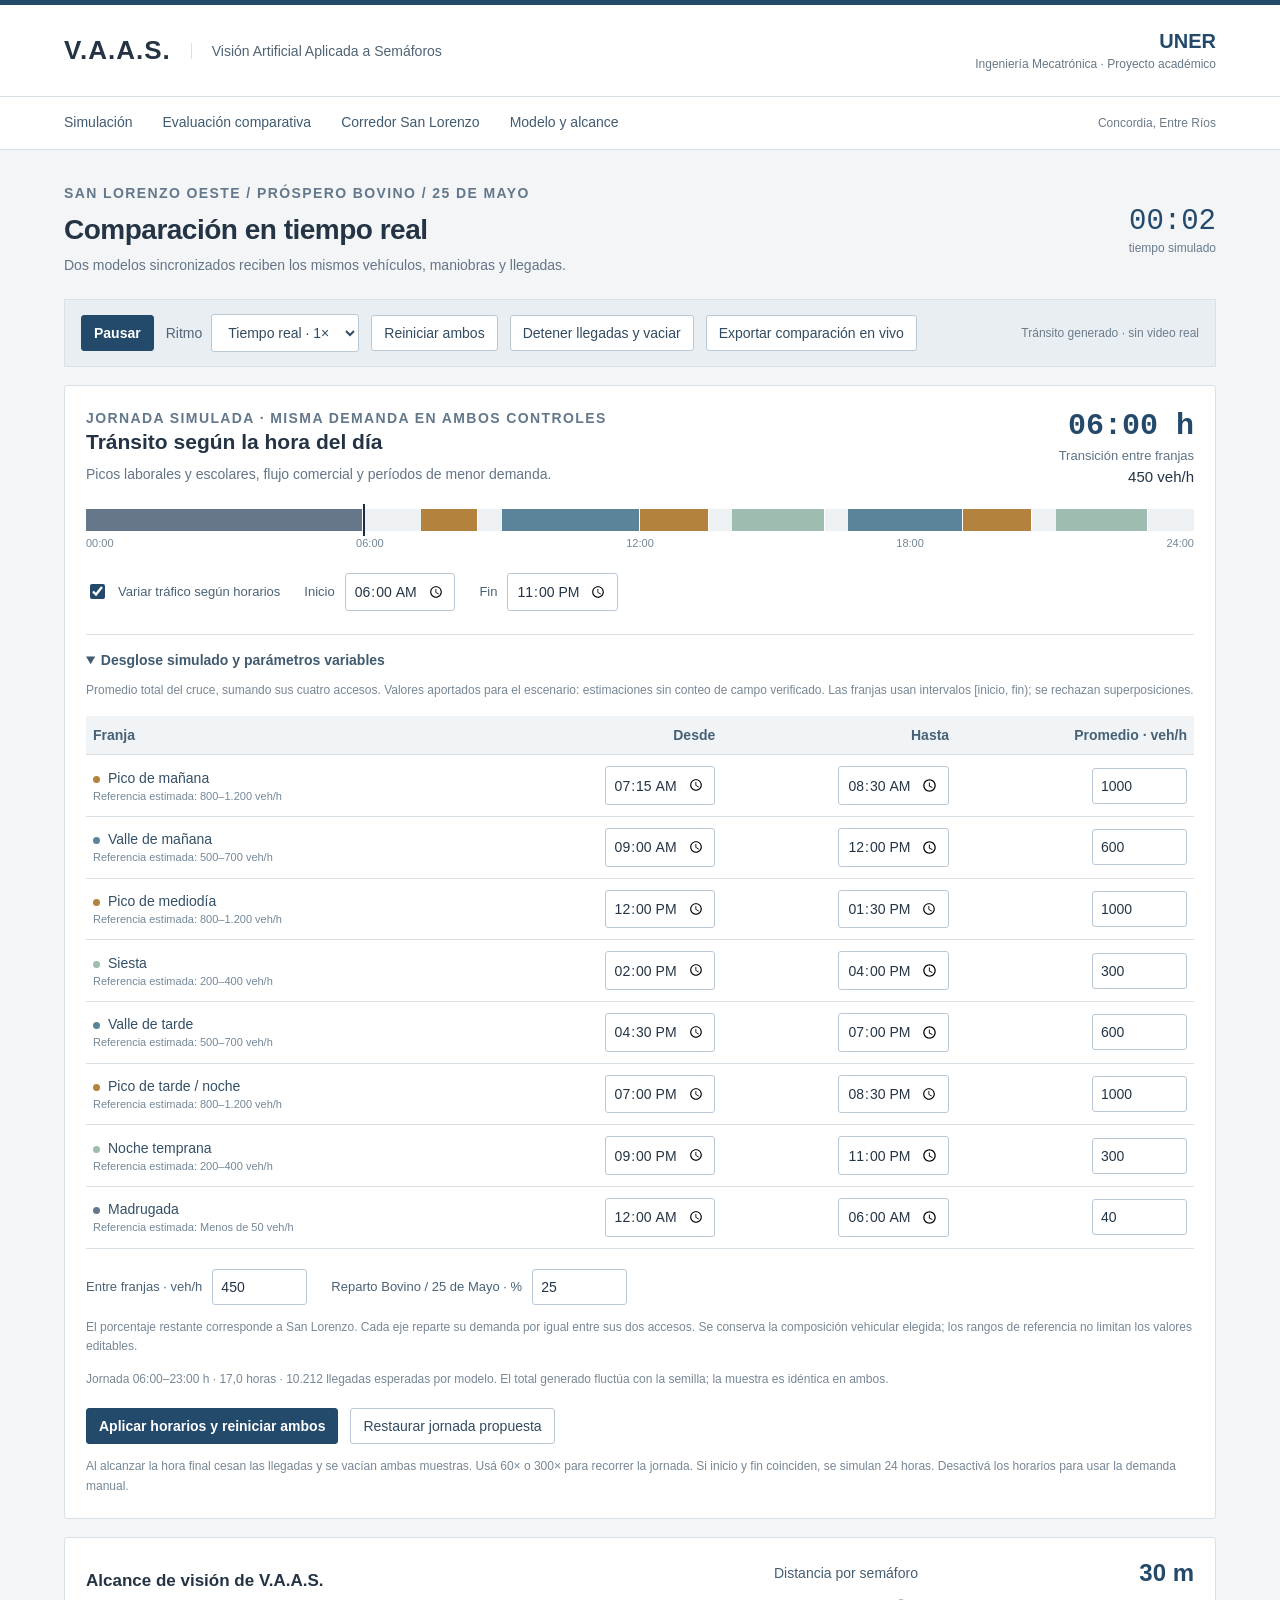
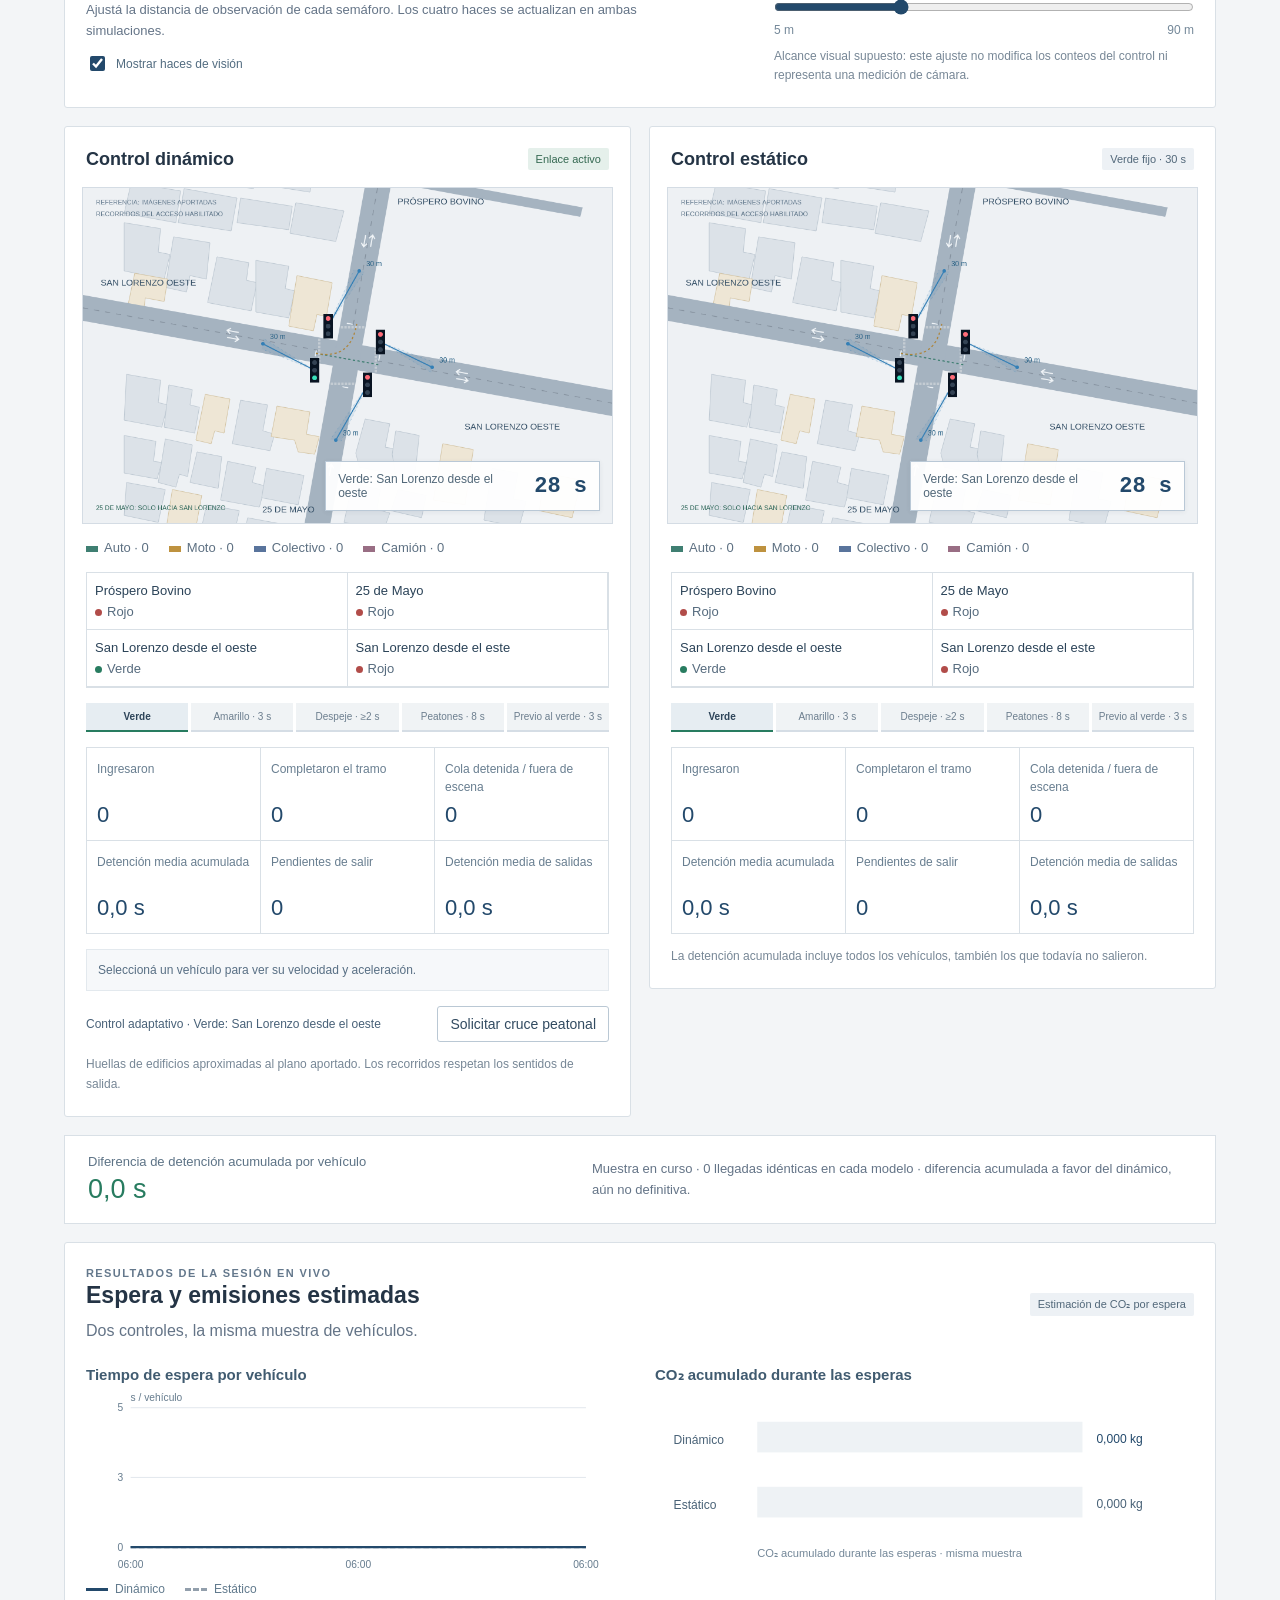
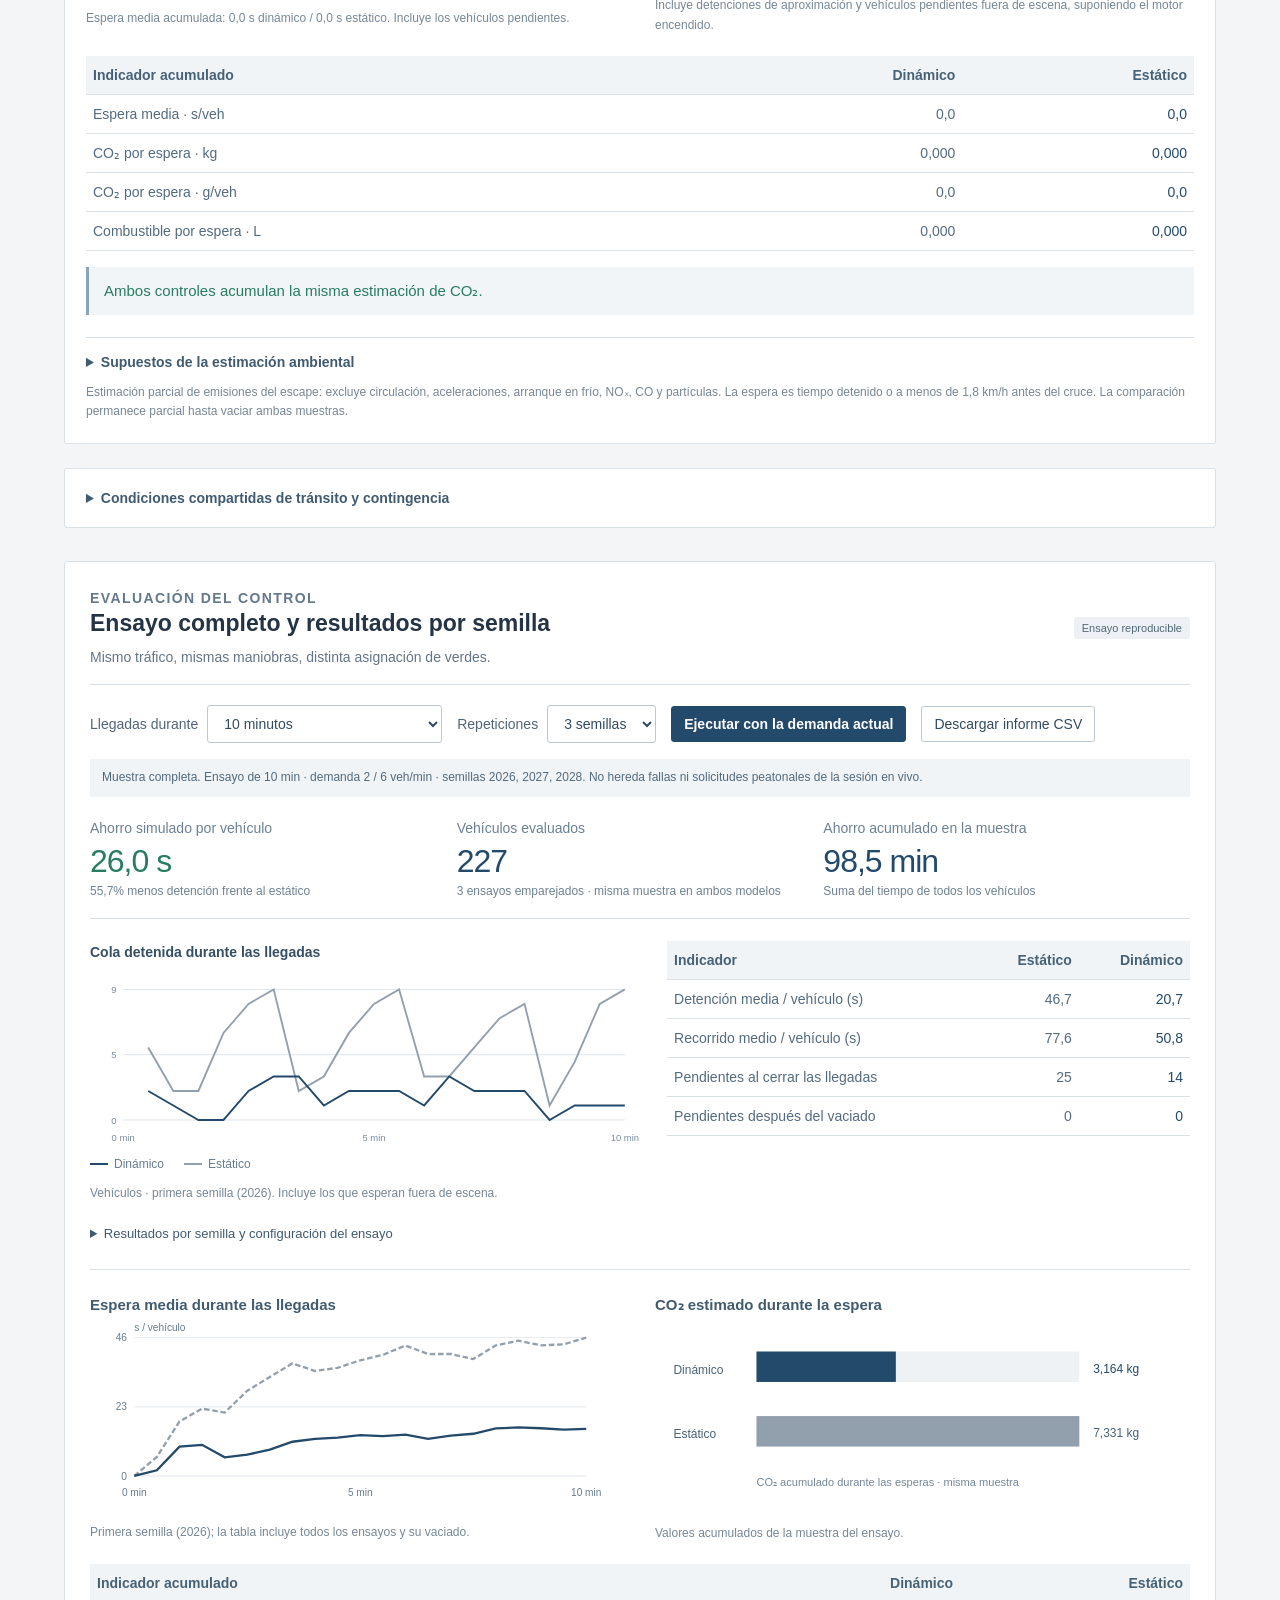
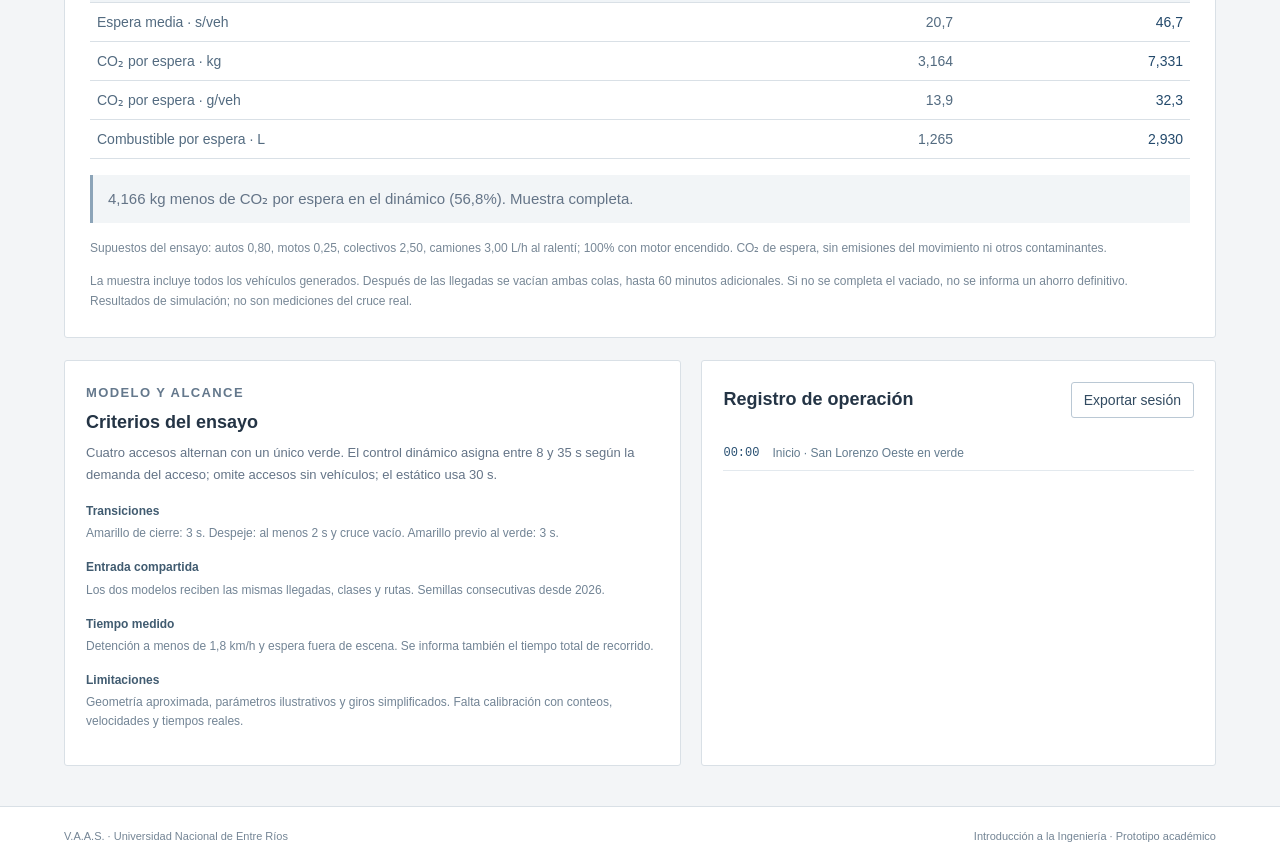
==== index.html @ 60a50ebf "Add files via upload" ====
<!doctype html>
<html lang="es"><head><meta charset="utf-8"><meta name="viewport" content="width=device-width,initial-scale=1"><title>V.A.A.S. | Simulación y evaluación</title><meta name="description" content="Simulación universitaria de control semafórico y comparación reproducible de tiempos."><link rel="icon" href="data:image/svg+xml,%3Csvg xmlns='http://www.w3.org/2000/svg' viewBox='0 0 32 32'%3E%3Crect width='32' height='32' fill='%231c3853'/%3E%3Cpath d='M8 8l8 17L24 8' fill='none' stroke='white' stroke-width='3'/%3E%3C/svg%3E"><link rel="stylesheet" href="style.css"></head><body>
<header><div class="brand"><strong>V.A.A.S.</strong><span>Visión Artificial Aplicada a Semáforos</span></div><div class="institution">UNER <span>Ingeniería Mecatrónica · Proyecto académico</span></div></header>
<nav aria-label="Secciones"><a href="#simulation">Simulación</a><a href="#evaluation">Evaluación comparativa</a><a href="corredor.html">Corredor San Lorenzo</a><a href="#method">Modelo y alcance</a><span>Concordia, Entre Ríos</span></nav>
<main>
<section id="simulation"><div class="heading"><div><p class="eyebrow">SAN LORENZO OESTE / PRÓSPERO BOVINO / 25 DE MAYO</p><h1>Comparación en tiempo real</h1><p>Dos modelos sincronizados reciben los mismos vehículos, maniobras y llegadas.</p></div><div class="clock"><span id="time">00:00</span><small>tiempo simulado</small></div></div>
<div class="toolbar"><button id="play" class="primary">Pausar</button><label for="speed">Ritmo <select id="speed"><option value="1" selected>Tiempo real · 1×</option><option value="3">3×</option><option value="10">10×</option><option value="60">60× · 1 min/s</option><option value="300">300× · 5 min/s</option></select></label><button id="reset">Reiniciar ambos</button><button id="live-drain">Detener llegadas y vaciar</button><button id="live-export">Exportar comparación en vivo</button><span class="simulation-label">Tránsito generado · sin video real</span></div>
<section class="panel day-controls" aria-labelledby="day-title"><div class="day-heading"><div><p class="eyebrow">JORNADA SIMULADA · MISMA DEMANDA EN AMBOS CONTROLES</p><h2 id="day-title">Tránsito según la hora del día</h2><p>Picos laborales y escolares, flujo comercial y períodos de menor demanda.</p></div><div class="day-now"><strong id="day-clock">06:00 h</strong><span id="day-current">Transición entre franjas</span><b id="day-flow">450 veh/h</b></div></div><div class="day-timeline" aria-label="Franjas de tránsito a lo largo de 24 horas"><div id="day-bands"></div><i id="day-marker"></i></div><div class="day-ticks"><span>00:00</span><span>06:00</span><span>12:00</span><span>18:00</span><span>24:00</span></div><div class="day-setup"><label class="check"><input id="day-enabled" type="checkbox" checked> Variar tráfico según horarios</label><label>Inicio <input id="day-start" type="time" value="06:00"></label><label>Fin <input id="day-end" type="time" value="23:00"></label></div><details class="day-breakdown" open><summary>Desglose simulado y parámetros variables</summary><p class="caption">Promedio total del cruce, sumando sus cuatro accesos. Valores aportados para el escenario: estimaciones sin conteo de campo verificado. Las franjas usan intervalos [inicio, fin); se rechazan superposiciones.</p><div class="table-wrap"><table class="day-table"><thead><tr><th>Franja</th><th>Desde</th><th>Hasta</th><th>Promedio · veh/h</th></tr></thead><tbody><tr id="day-row-0"><th scope="row"><span class="period-dot peak"></span>Pico de mañana<small>Referencia estimada: 800–1.200 veh/h</small></th><td><input id="day-from-0" type="time" value="07:15" aria-label="Inicio de Pico de mañana"></td><td><input id="day-to-0" type="time" value="08:30" aria-label="Fin de Pico de mañana"></td><td><input id="day-vph-0" type="number" min="0" max="3000" step="10" value="1000" aria-label="Vehículos por hora en Pico de mañana"></td></tr><tr id="day-row-1"><th scope="row"><span class="period-dot valley"></span>Valle de mañana<small>Referencia estimada: 500–700 veh/h</small></th><td><input id="day-from-1" type="time" value="09:00" aria-label="Inicio de Valle de mañana"></td><td><input id="day-to-1" type="time" value="12:00" aria-label="Fin de Valle de mañana"></td><td><input id="day-vph-1" type="number" min="0" max="3000" step="10" value="600" aria-label="Vehículos por hora en Valle de mañana"></td></tr><tr id="day-row-2"><th scope="row"><span class="period-dot peak"></span>Pico de mediodía<small>Referencia estimada: 800–1.200 veh/h</small></th><td><input id="day-from-2" type="time" value="12:00" aria-label="Inicio de Pico de mediodía"></td><td><input id="day-to-2" type="time" value="13:30" aria-label="Fin de Pico de mediodía"></td><td><input id="day-vph-2" type="number" min="0" max="3000" step="10" value="1000" aria-label="Vehículos por hora en Pico de mediodía"></td></tr><tr id="day-row-3"><th scope="row"><span class="period-dot low"></span>Siesta<small>Referencia estimada: 200–400 veh/h</small></th><td><input id="day-from-3" type="time" value="14:00" aria-label="Inicio de Siesta"></td><td><input id="day-to-3" type="time" value="16:00" aria-label="Fin de Siesta"></td><td><input id="day-vph-3" type="number" min="0" max="3000" step="10" value="300" aria-label="Vehículos por hora en Siesta"></td></tr><tr id="day-row-4"><th scope="row"><span class="period-dot valley"></span>Valle de tarde<small>Referencia estimada: 500–700 veh/h</small></th><td><input id="day-from-4" type="time" value="16:30" aria-label="Inicio de Valle de tarde"></td><td><input id="day-to-4" type="time" value="19:00" aria-label="Fin de Valle de tarde"></td><td><input id="day-vph-4" type="number" min="0" max="3000" step="10" value="600" aria-label="Vehículos por hora en Valle de tarde"></td></tr><tr id="day-row-5"><th scope="row"><span class="period-dot peak"></span>Pico de tarde / noche<small>Referencia estimada: 800–1.200 veh/h</small></th><td><input id="day-from-5" type="time" value="19:00" aria-label="Inicio de Pico de tarde / noche"></td><td><input id="day-to-5" type="time" value="20:30" aria-label="Fin de Pico de tarde / noche"></td><td><input id="day-vph-5" type="number" min="0" max="3000" step="10" value="1000" aria-label="Vehículos por hora en Pico de tarde / noche"></td></tr><tr id="day-row-6"><th scope="row"><span class="period-dot low"></span>Noche temprana<small>Referencia estimada: 200–400 veh/h</small></th><td><input id="day-from-6" type="time" value="21:00" aria-label="Inicio de Noche temprana"></td><td><input id="day-to-6" type="time" value="23:00" aria-label="Fin de Noche temprana"></td><td><input id="day-vph-6" type="number" min="0" max="3000" step="10" value="300" aria-label="Vehículos por hora en Noche temprana"></td></tr><tr id="day-row-7"><th scope="row"><span class="period-dot night"></span>Madrugada<small>Referencia estimada: Menos de 50 veh/h</small></th><td><input id="day-from-7" type="time" value="00:00" aria-label="Inicio de Madrugada"></td><td><input id="day-to-7" type="time" value="06:00" aria-label="Fin de Madrugada"></td><td><input id="day-vph-7" type="number" min="0" max="3000" step="10" value="40" aria-label="Vehículos por hora en Madrugada"></td></tr></tbody></table></div><div class="day-setup"><label>Entre franjas · veh/h <input id="day-base" type="number" min="0" max="3000" step="10" value="450"></label><label>Reparto Bovino / 25 de Mayo · % <input id="day-share" type="number" min="0" max="100" step="1" value="25"></label></div><p class="caption">El porcentaje restante corresponde a San Lorenzo. Cada eje reparte su demanda por igual entre sus dos accesos. Se conserva la composición vehicular elegida; los rangos de referencia no limitan los valores editables.</p></details><p id="day-summary" class="caption"></p><div class="day-actions"><button id="day-apply" class="primary">Aplicar horarios y reiniciar ambos</button><button id="day-defaults">Restaurar jornada propuesta</button><span id="day-error" role="status"></span></div><p class="caption">Al alcanzar la hora final cesan las llegadas y se vacían ambas muestras. Usá 60× o 300× para recorrer la jornada. Si inicio y fin coinciden, se simulan 24 horas. Desactivá los horarios para usar la demanda manual.</p></section>
<section class="panel vision-controls" aria-labelledby="vision-title"><div><h2 id="vision-title">Alcance de visión de V.A.A.S.</h2><p>Ajustá la distancia de observación de cada semáforo. Los cuatro haces se actualizan en ambas simulaciones.</p><label class="check"><input id="vision" type="checkbox" checked> Mostrar haces de visión</label></div><div class="vision-adjustment"><label class="slider-label" for="vision-range">Distancia por semáforo <output id="vision-range-value" for="vision-range">30 m</output></label><input id="vision-range" type="range" min="5" max="90" step="5" value="30" aria-describedby="vision-note"><div class="vision-scale"><span>5 m</span><span>90 m</span></div><p id="vision-note" class="caption">Alcance visual supuesto: este ajuste no modifica los conteos del control ni representa una medición de cámara.</p></div></section>
<div class="workspace"><div class="live-pair"><section class="panel intersection"><div class="panel-head"><h2>Control dinámico</h2><span id="connection" class="badge">Enlace activo</span></div><div class="map"><canvas id="cross" width="900" height="570" role="img" aria-label="Plano aproximado del cruce con edificios, vehículos, giros y un semáforo en verde por turno">Diagrama de la simulación.</canvas><div class="map-hud"><span id="phase-label">San Lorenzo desde el oeste</span><strong id="phase-time">30 s</strong></div></div><div class="legend" id="fleet"></div><div id="signal-list" class="signal-list" aria-label="Estado de los cuatro accesos"></div><div id="phase-track" class="phase-track"></div><dl class="live-stats"><div><dt>Ingresaron</dt><dd id="arrived">0</dd></div><div><dt>Completaron el tramo</dt><dd id="served">0</dd></div><div><dt>Cola detenida / fuera de escena</dt><dd id="queue">0</dd></div><div><dt>Detención media acumulada</dt><dd><span id="mean-all">0,0</span> s</dd></div><div><dt>Pendientes de salir</dt><dd id="pending">0</dd></div><div><dt>Detención media de salidas</dt><dd><span id="delay">0</span> s</dd></div></dl><div id="inspect" class="inspect">Seleccioná un vehículo para ver velocidad y aceleración.</div><div class="phase-footer"><span id="phase-detail"></span><button id="pedestrian">Solicitar cruce peatonal</button></div><p class="caption">Huellas de edificios aproximadas al plano aportado. Los recorridos respetan los sentidos de salida.</p></section>
<section class="panel intersection static-view"><div class="panel-head"><h2>Control estático</h2><span class="badge neutral">Verde fijo · 30 s</span></div><div class="map"><canvas id="cross-static" width="900" height="570" role="img" aria-label="La misma intersección con control estático y las mismas llegadas de vehículos"></canvas><div class="map-hud"><span id="static-phase-label"></span><strong id="static-phase-time">30 s</strong></div></div><div class="legend" id="static-fleet"></div><div class="signal-list" id="static-signals"></div><div class="phase-track" id="static-phase-track"></div><dl class="live-stats"><div><dt>Ingresaron</dt><dd id="static-arrived">0</dd></div><div><dt>Completaron el tramo</dt><dd id="static-served">0</dd></div><div><dt>Cola detenida / fuera de escena</dt><dd id="static-queue">0</dd></div><div><dt>Detención media acumulada</dt><dd><span id="static-mean-all">0,0</span> s</dd></div><div><dt>Pendientes de salir</dt><dd id="static-pending">0</dd></div><div><dt>Detención media de salidas</dt><dd><span id="static-delay">0</span> s</dd></div></dl><p class="caption">La detención acumulada incluye todos los vehículos, también los que todavía no salieron.</p></section></div><div class="live-observation"><div><span>Diferencia de detención acumulada por vehículo</span><strong id="live-delta">0,0 s</strong></div><p id="live-status" role="status">Muestra en curso; la diferencia puede cambiar mientras llegan vehículos.</p></div><section class="panel environment-panel" aria-labelledby="environment-title"><div class="section-heading"><div><p class="eyebrow">RESULTADOS DE LA SESIÓN EN VIVO</p><h2 id="environment-title">Espera y emisiones estimadas</h2><p>Dos controles, la misma muestra de vehículos.</p></div><span class="badge neutral">Estimación de CO₂ por espera</span></div><div class="environment-charts"><div><h3>Tiempo de espera por vehículo</h3><div id="wait-chart-live"></div><div class="environment-legend"><span><i class="dynamic-line"></i>Dinámico</span><span><i class="static-line"></i>Estático</span></div><p id="wait-chart-summary" class="caption"></p></div><div><h3>CO₂ acumulado durante las esperas</h3><div id="co2-chart-live"></div><p class="caption">Incluye detenciones de aproximación y vehículos pendientes fuera de escena, suponiendo el motor encendido.</p></div></div><div id="environment-table-live"></div><p id="co2-difference" class="environment-difference" role="status"></p><details class="emissions-assumptions"><summary>Supuestos de la estimación ambiental</summary><p>CO₂ = horas de espera × consumo al ralentí (L/h) × factor del combustible (kg/L). Se calcula por clase de vehículo y se aplica la fracción de motores encendidos.</p><div class="emissions-inputs"><label>Auto · nafta<input id="emissions-idle-0" type="number" min="0" max="10" step="0.05" value="0.8" aria-label="Consumo al ralentí de Auto, litros por hora"><small>L/h al ralentí</small></label><label>Moto · nafta<input id="emissions-idle-1" type="number" min="0" max="10" step="0.05" value="0.25" aria-label="Consumo al ralentí de Moto, litros por hora"><small>L/h al ralentí</small></label><label>Colectivo · diésel<input id="emissions-idle-2" type="number" min="0" max="10" step="0.05" value="2.5" aria-label="Consumo al ralentí de Colectivo, litros por hora"><small>L/h al ralentí</small></label><label>Camión · diésel<input id="emissions-idle-3" type="number" min="0" max="10" step="0.05" value="3" aria-label="Consumo al ralentí de Camión, litros por hora"><small>L/h al ralentí</small></label><label>Motores encendidos<input id="emissions-engine-on" type="number" min="0" max="100" step="5" value="100"><small>% durante las esperas</small></label></div><div class="day-actions"><button id="emissions-apply">Recalcular estimación en vivo</button><span id="emissions-error" role="status"></span></div><p class="caption">Los consumos son supuestos ilustrativos editables, sin mediciones de la flota local. El ajuste recalcula toda la sesión; cada ensayo conserva una copia de sus parámetros. Un valor de 0 L/h permite representar una clase sin consumo al ralentí.</p><p class="caption">Conversión aproximada: nafta 2,35 kg CO₂/L; diésel 2,69 kg CO₂/L, a partir de los factores por galón de la <a href="https://www.epa.gov/greenvehicles/greenhouse-gas-emissions-typical-passenger-vehicle" target="_blank" rel="noopener">EPA</a>. El consumo al ralentí varía por motor y uso de accesorios (<a href="https://www.energy.gov/articles/tips-your-tank-summer-driving-season" target="_blank" rel="noopener">Departamento de Energía de EE. UU.</a>). Estas referencias no calibran la mezcla de combustibles de Concordia.</p></details><p class="caption">Estimación parcial de emisiones del escape: excluye circulación, aceleraciones, arranque en frío, NOₓ, CO y partículas. La espera es tiempo detenido o a menos de 1,8 km/h antes del cruce. La comparación permanece parcial hasta vaciar ambas muestras.</p></section><details class="conditions panel"><summary>Condiciones compartidas de tránsito y contingencia</summary><aside class="panel demand"><div class="panel-head"><h2>Condiciones de tránsito</h2><span class="muted">veh/min</span></div><p class="helper">Perfil inicial urbano moderado: 480 vehículos/h en total. Demanda de cada eje repartida entre sus dos accesos. Editar estos controles activa la demanda manual y desactiva el perfil horario.</p><label class="slider-label" for="ns">Bovino / 25 de Mayo <output id="ns-value">2</output></label><input id="ns" type="range" min="0" max="55" value="2"><label class="slider-label" for="ew">San Lorenzo Oeste <output id="ew-value">6</output></label><input id="ew" type="range" min="0" max="55" value="6"><div class="presets"><button data-rates="2,6" class="selected">Urbano moderado</button><button data-rates="4,4">Equilibrado</button><button data-rates="8,12">Hora pico</button><button data-rates="0,0">Sin llegadas</button></div><label class="mix-label" for="mix">Composición vehicular</label><select id="mix"><option value="urban">Urbana · 68% autos / 20% motos</option><option value="freight">Pesada · 25% camiones</option></select><label class="slider-label" for="acceleration">Aceleración relativa <output id="acceleration-value">1,0×</output></label><input id="acceleration" type="range" min="0.5" max="1.5" step="0.1" value="1"><label class="check"><input id="paths" type="checkbox" checked> Recorridos del acceso habilitado</label><label class="check"><input id="detections" type="checkbox"> Detecciones simuladas</label><div class="queue-row"><span>Cola Bovino / 25 de Mayo</span><b id="queue-ns">0</b></div><div class="queue-row"><span>Cola San Lorenzo</span><b id="queue-ew">0</b></div><div class="network"><h3>Contingencia de conexión</h3><p>Sin heartbeat durante 5 s: rutina local estática.</p><button id="network">Interrumpir enlace</button><p id="heartbeat" class="muted">Último heartbeat: hace 0 s</p></div></aside></details></div>
</section>
<section class="panel compare" id="evaluation"><div class="section-heading"><div><p class="eyebrow">EVALUACIÓN DEL CONTROL</p><h2>Ensayo completo y resultados por semilla</h2><p>Mismo tráfico, mismas maniobras, distinta asignación de verdes.</p></div><span class="badge neutral">Ensayo reproducible</span></div><div class="experiment-controls"><label for="duration">Llegadas durante <select id="duration"><option value="600">10 minutos</option><option value="1800">30 minutos</option><option value="day">Jornada configurada completa</option></select></label><label for="repeats">Repeticiones <select id="repeats"><option value="1">1 semilla</option><option value="3" selected>3 semillas</option><option value="5">5 semillas</option></select></label><button id="compare" class="primary">Ejecutar con la demanda actual</button><button id="report-export">Descargar informe CSV</button></div><p id="experiment-status" class="experiment-status" role="status">Referencia de demanda constante 2 / 6 veh/min. Ejecutá un ensayo para evaluar la programación horaria actual.</p><div id="comparison" aria-live="polite"></div><div id="environment-report" class="environment-report"></div><p class="caption">La muestra incluye todos los vehículos generados. Después de las llegadas se vacían ambas colas, hasta 60 minutos adicionales. Si no se completa el vaciado, no se informa un ahorro definitivo. Resultados de simulación; no son mediciones del cruce real.</p></section>
<div class="lower"><section id="method" class="panel architecture"><p class="eyebrow">MODELO Y ALCANCE</p><h2>Criterios del ensayo</h2><p>Cuatro accesos alternan con un único verde. El control dinámico asigna entre 8 y 35 s según la demanda del acceso; omite accesos sin vehículos; el estático usa 30 s.</p><dl><dt>Transiciones</dt><dd>Amarillo de cierre: 3 s. Despeje: al menos 2 s y cruce vacío. Amarillo previo al verde: 3 s.</dd><dt>Entrada compartida</dt><dd>Los dos modelos reciben las mismas llegadas, clases y rutas. Semillas consecutivas desde 2026.</dd><dt>Tiempo medido</dt><dd>Detención a menos de 1,8 km/h y espera fuera de escena. Se informa también el tiempo total de recorrido.</dd><dt>Limitaciones</dt><dd>Geometría aproximada, parámetros ilustrativos y giros simplificados. Falta calibración con conteos, velocidades y tiempos reales.</dd></dl></section><section class="panel event-panel"><div class="panel-head"><h2>Registro de operación</h2><button id="export">Exportar sesión</button></div><ol id="events"></ol></section></div>
</main><footer><span>V.A.A.S. · Universidad Nacional de Entre Ríos</span><span>Introducción a la Ingeniería · Prototipo académico</span></footer><script src="engine.js"></script><script src="emissions.js"></script><script src="day.js"></script><script src="map.js"></script><script src="comparison.js"></script><script src="baseline.js"></script><script src="live-pair.js"></script><script src="report.js"></script><script src="live-view.js"></script><script src="day-view.js"></script><script src="environment-view.js"></script><script src="app.js"></script></body></html>
---- style.css ----
:root{font-family:'Segoe UI',Arial,sans-serif;color:#243445;background:#f3f5f7;font-size:16px;color-scheme:light;--blue:#23496b;--line:#d9e0e6}*{box-sizing:border-box}body{margin:0}header{padding:25px 5%;display:flex;justify-content:space-between;align-items:center;background:#fff;border-top:5px solid #23496b;border-bottom:1px solid var(--line)}.brand{display:flex;align-items:center;gap:20px}.brand strong{font-size:26px;letter-spacing:1px}.brand span{font-size:14px;color:#516374;border-left:1px solid var(--line);padding-left:20px}.institution{font-weight:700;color:#23496b;font-size:20px;text-align:right}.institution span{display:block;font-size:12px;color:#667887;font-weight:400;margin-top:4px}nav{display:flex;align-items:center;gap:30px;padding:0 5%;background:#fff;border-bottom:1px solid var(--line)}nav a{font-size:14px;color:#405a70;text-decoration:none;padding:17px 0;border-bottom:2px solid transparent}nav a:hover{border-color:#23496b}nav span{margin-left:auto;color:#6b7b89;font-size:12px}main{max-width:1530px;margin:auto;padding:32px 5% 40px}section[id]{scroll-margin-top:20px}.heading,.section-heading{display:flex;justify-content:space-between;gap:20px;align-items:center;margin-bottom:22px}.eyebrow{color:#64788c;font-size:11px;letter-spacing:1.4px;font-weight:650;margin:0 0 9px}h1{font-size:28px;font-weight:600;margin:0 0 8px;letter-spacing:-.5px}h2{font-size:18px;font-weight:600;margin:0}h3{font-size:15px;font-weight:600}p{font-size:14px;line-height:1.65;color:#647487;margin:9px 0 17px}.heading p:last-child{margin:0}.clock{text-align:right;flex-shrink:0}.clock span{font-family:Consolas,monospace;font-size:29px;color:#23496b}.clock small{display:block;font-size:12px;color:#687c8f;margin-top:3px}.toolbar{display:flex;gap:12px;align-items:center;flex-wrap:wrap;padding:14px 16px;background:#e9eef2;border:1px solid var(--line);margin-bottom:18px}.toolbar label,.experiment-controls label{display:flex;align-items:center;gap:9px;color:#526578;font-size:13px}.simulation-label{margin-left:auto;font-size:12px;color:#6b7c8c}button,select{font:inherit;font-size:13px;border:1px solid #bac8d4;border-radius:3px;color:#324b61;background:#fff;padding:9px 12px;cursor:pointer;min-height:36px}button:hover{border-color:#23496b;background:#f3f7fa}.primary{background:#23496b;border-color:#23496b;color:#fff;font-weight:600}.primary:hover{background:#183b5a;color:#fff}button:disabled{opacity:.55;cursor:wait}button:focus-visible,select:focus-visible,input:focus-visible,a:focus-visible{outline:3px solid #75a6cd;outline-offset:3px}.workspace{display:grid;grid-template-columns:minmax(0,2.45fr) minmax(300px,1fr);gap:18px;align-items:start}.panel{background:#fff;border:1px solid var(--line);border-radius:3px;padding:21px}.panel-head{display:flex;justify-content:space-between;align-items:center;gap:12px}.badge{font-size:11px;background:#e5f0eb;color:#356952;padding:5px 8px;border-radius:2px}.badge.warn{background:#fff0d4;color:#865b1d}.badge.neutral{background:#edf1f5;color:#516779}.map{position:relative;margin:17px -4px 10px;overflow:hidden;border:1px solid #d4dce4;background:#eef1f4}.map canvas{display:block;width:100%;height:auto;cursor:crosshair;touch-action:manipulation}.map-hud{position:absolute;right:12px;bottom:12px;background:#fffffff2;box-shadow:0 1px 5px #24344512;border:1px solid #b9c8d6;padding:10px 12px;display:flex;gap:16px;align-items:center;pointer-events:none}.map-hud span{font-size:12px;color:#526879;max-width:190px}.map-hud strong{font:600 22px Consolas,monospace;color:#23496b}.legend{display:flex;flex-wrap:wrap;gap:20px;margin:16px 0;color:#5d7082;font-size:12px}.legend span:before{content:'';display:inline-block;width:12px;height:6px;background:var(--type);margin-right:6px}.signal-list{display:grid;grid-template-columns:repeat(4,1fr);border:1px solid var(--line);margin-top:17px}.signal-list>div{border-right:1px solid var(--line);padding:10px 8px;font-size:11px;color:#566b7e}.signal-list>div:last-child{border:0}.signal-list b{display:block;color:#2b4358;font-size:12px;margin-bottom:6px;font-weight:500}.signal-list i{width:7px;height:7px;display:inline-block;border-radius:50%;margin-right:5px;background:#b14c49}.signal-list .green i{background:#287c60}.signal-list .amber i{background:#d19830}.phase-track{display:flex;margin:15px 0;gap:3px}.phase-track span{flex:1;font-size:10px;text-align:center;padding:8px 2px;background:#f0f3f5;color:#6c7e8e;border-bottom:2px solid #d5dde5}.phase-track .active{color:#2d4459;background:#e6edf2;font-weight:600}.phase-track .green{border-color:#287c60}.phase-track .amber,.phase-track .prepare{border-color:#d19830}.phase-track .clearance{border-color:#b14c49}.inspect{font-size:12px;line-height:1.5;background:#f6f8fa;border:1px solid #e3e9ee;padding:11px;color:#586f84;min-height:40px;margin:15px 0}.phase-footer{display:flex;justify-content:space-between;align-items:center;gap:12px;font-size:12px;color:#486178}.caption{font-size:12px;color:#778796;line-height:1.65;margin:13px 0 0}.helper{font-size:13px;margin:13px 0 20px}.muted{color:#748899;font-size:12px}.slider-label{display:flex;justify-content:space-between;font-size:13px;margin-top:19px;color:#465e73}output{font-weight:600;color:#23496b}input[type=range]{width:100%;accent-color:#23496b;margin:12px 0 8px;cursor:pointer}.presets{display:grid;grid-template-columns:1fr 1fr;gap:7px;margin:14px 0 20px}.presets button{font-size:11px;padding:7px}.presets .selected{border-color:#23496b;background:#edf3f7;color:#23496b}.mix-label{display:block;font-size:13px;margin:18px 0 8px;color:#465e73}#mix{width:100%;font-size:12px}.check{display:flex;gap:8px;align-items:center;font-size:12px;color:#526c80;margin:12px 0}.check input{accent-color:#23496b;width:15px;height:15px}.queue-row{border-top:1px solid var(--line);display:flex;justify-content:space-between;padding:12px 0;font-size:12px;color:#5d7385}.queue-row b{font-size:16px;color:#23496b}.network{border-top:1px solid var(--line);padding-top:4px}.network p{font-size:12px}.network button{width:100%}.network .muted{margin-bottom:0}.metrics{display:grid;grid-template-columns:repeat(4,1fr);border:1px solid var(--line);background:#fff;margin:20px 0 32px}.metrics>div{padding:18px 22px;border-right:1px solid var(--line)}.metrics>div:last-child{border:0}.metrics span{font-size:12px;color:#667b8e}.metrics strong{display:block;font-size:29px;font-weight:500;color:#23496b;font-variant-numeric:tabular-nums;margin:7px 0 2px}.metrics strong span{font:inherit;color:inherit}.metrics small{font-size:11px;color:#8795a2}.metrics strong small{font-size:15px}.compare{padding:25px;margin:0 0 22px}.compare .section-heading{margin-bottom:15px}.section-heading h2{font-size:23px}.section-heading p{margin-bottom:0}.experiment-controls{display:flex;gap:15px;flex-wrap:wrap;align-items:center;border-top:1px solid var(--line);padding-top:20px}.experiment-status{font-size:12px;background:#f0f4f7;padding:9px 12px;color:#526a7d;margin:16px 0 22px}.result-kpis{display:grid;grid-template-columns:repeat(3,1fr);margin-bottom:22px;border-bottom:1px solid var(--line)}.result-kpis>div{padding:0 20px 20px 0}.result-kpis span{font-size:12px;color:#6b8193}.result-kpis strong{display:block;font-size:32px;letter-spacing:-1px;font-weight:500;color:#23496b;margin-top:6px}.result-kpis small{display:block;font-size:12px;color:#6e8192;margin-top:4px}.positive{color:#287c60!important}.negative{color:#a34646!important}.report-grid{display:grid;grid-template-columns:1.05fr 1fr;gap:28px}.chart-title{font-size:14px;font-weight:600;color:#354f65;margin:0 0 14px}.chart svg{width:100%;display:block}.chart-legend{font-size:12px;color:#687e90;display:flex;gap:20px;margin:8px 0}.chart-legend i{display:inline-block;width:18px;height:2px;vertical-align:middle;margin-right:6px}.table-wrap{overflow-x:auto}table{width:100%;border-collapse:collapse;font-size:12px}th,td{text-align:right;padding:11px 7px;border-bottom:1px solid var(--line);font-variant-numeric:tabular-nums}th:first-child,td:first-child{text-align:left}th{font-weight:600;color:#476176;background:#f0f4f7}td{color:#536b80}td:last-child{color:#23496b}.run-summary{margin-top:23px}.run-summary summary{font-size:13px;cursor:pointer;color:#405a70}.run-summary table{margin-top:12px}.lower{display:grid;grid-template-columns:1.2fr 1fr;gap:20px}.architecture p{font-size:13px}.architecture dl{font-size:12px;line-height:1.6}.architecture dt{font-weight:600;color:#405b70;margin-top:15px}.architecture dd{margin:3px 0;color:#728495}#events{list-style:none;padding:0;margin:18px 0 0;max-height:340px;overflow:auto}#events li{border-bottom:1px solid #e3e9ee;display:flex;gap:13px;padding:10px 0;font-size:12px;color:#637b8e}#events time{font-family:Consolas,monospace;color:#284f71}footer{display:flex;justify-content:space-between;padding:23px 5%;border-top:1px solid var(--line);background:#fff;color:#748595;font-size:11px}@media(max-width:1050px){.workspace{grid-template-columns:1fr}.demand{display:grid;grid-template-columns:1fr 1fr;column-gap:25px}.demand>*{grid-column:1/-1}.report-grid,.lower{grid-template-columns:1fr}.brand span{max-width:200px}.simulation-label{display:none}}@media(max-width:640px){header{padding:19px 4%;align-items:flex-start}.brand{display:block}.brand span{display:block;border:0;padding:0;font-size:11px;margin-top:5px}.brand strong{font-size:23px}.institution span{max-width:150px;font-size:10px}.institution{font-size:17px}nav{gap:20px;padding:0 4%}nav a{font-size:12px}nav span{display:none}main{padding:25px 4%}h1{font-size:23px}.heading{align-items:flex-start}.eyebrow{font-size:10px}.clock span{font-size:23px}.heading p{font-size:12px}.toolbar{padding:12px;gap:8px}.toolbar label{font-size:11px}.panel{padding:16px}.map-hud{padding:6px 8px;right:6px;bottom:6px}.map-hud span{font-size:10px;max-width:145px}.map-hud strong{font-size:17px}.signal-list{grid-template-columns:1fr 1fr}.signal-list>div{border-bottom:1px solid var(--line)}.phase-track span{font-size:9px}.phase-footer{align-items:flex-start;flex-direction:column}.metrics{grid-template-columns:1fr 1fr}.metrics>div{padding:15px}.metrics>div:nth-child(2){border-right:0}.metrics>div:nth-child(-n+2){border-bottom:1px solid var(--line)}.result-kpis{grid-template-columns:1fr}.result-kpis strong{font-size:27px}.result-kpis>div{padding-bottom:16px}.experiment-controls{align-items:stretch;gap:10px}.experiment-controls label{flex:1;flex-wrap:wrap}.experiment-controls button{width:100%}.compare{padding:18px}.section-heading h2{font-size:20px}.section-heading .badge{display:none}.demand{display:block}footer{gap:15px;flex-wrap:wrap}}

/* Tamaños de lectura para los controles y resultados principales. */
p{font-size:16px}.heading p{font-size:14px}button,select{font-size:14px}.toolbar label,.experiment-controls label,.slider-label,.mix-label{font-size:14px}.helper{font-size:14px}.signal-list>div{font-size:13px}.signal-list b{font-size:13px}.legend{font-size:13px}table{font-size:14px}.metrics span{font-size:13px}.result-kpis span{font-size:14px}.compare .section-heading p{font-size:14px}
/* Dos superficies comparables, con un único reloj y condiciones compartidas. */
.workspace{grid-template-columns:1fr}.live-pair{display:grid;grid-template-columns:1fr 1fr;gap:18px;align-items:start}.live-stats{display:grid;grid-template-columns:repeat(3,1fr);margin:15px 0 0;border-top:1px solid var(--line);border-left:1px solid var(--line)}.live-stats>div{border-right:1px solid var(--line);border-bottom:1px solid var(--line);padding:12px 10px}.live-stats dt{font-size:12px;color:#687e90;line-height:1.5;min-height:36px}.live-stats dd{font-size:22px;color:#23496b;margin:6px 0 0;font-variant-numeric:tabular-nums}.live-stats dd span{font-size:22px}.live-observation{border:1px solid var(--line);background:#fff;display:flex;align-items:center;justify-content:space-between;gap:25px;padding:18px 23px}.live-observation span{display:block;font-size:13px;color:#5d7386}.live-observation strong{display:block;font-size:27px;font-weight:500;margin-top:5px}.live-observation p{font-size:13px;margin:0;max-width:600px}.conditions{margin-bottom:25px}.conditions>summary{font-size:14px;font-weight:600;cursor:pointer;color:#405a70}.conditions .demand{border:0;padding:15px 0 0;display:grid;grid-template-columns:1fr 1fr;column-gap:35px;max-width:950px;margin:auto}.conditions .demand>*{grid-column:1/-1}.live-pair .map-hud span{max-width:180px}.live-pair .phase-footer{flex-wrap:wrap}.live-pair .signal-list{grid-template-columns:1fr 1fr}.live-pair .signal-list>div{border-bottom:1px solid var(--line)}.compare{margin-top:8px}@media(max-width:900px){.live-pair{grid-template-columns:1fr}.live-observation{align-items:flex-start;flex-direction:column;gap:12px}}@media(max-width:480px){.live-stats{grid-template-columns:1fr 1fr}.live-stats dd,.live-stats dd span{font-size:20px}.conditions .demand{display:block}.toolbar button{font-size:12px}.live-observation{padding:15px}}

/* Alcance visible junto a las dos simulaciones. */
.vision-controls{display:grid;grid-template-columns:1fr minmax(260px,420px);gap:32px;align-items:center;margin-bottom:18px}.vision-controls h2{font-size:17px}.vision-controls p{font-size:13px;margin:8px 0 12px;max-width:580px}.vision-controls .check{margin-bottom:0}.vision-adjustment .slider-label{margin-top:0;align-items:center}.vision-adjustment output{font-size:24px;font-variant-numeric:tabular-nums;min-width:65px;text-align:right}.vision-scale{display:flex;justify-content:space-between;color:#748899;font-size:12px}.vision-controls .caption{font-size:12px;margin:10px 0 0}@media(max-width:760px){.vision-controls{grid-template-columns:1fr;gap:20px}}

/* Reloj y programación de demanda diaria. */
.day-controls{margin-bottom:18px}.day-heading{display:flex;justify-content:space-between;align-items:center;gap:24px}.day-heading h2{font-size:21px}.day-heading p{font-size:14px;margin-bottom:0}.day-now{text-align:right;min-width:200px}.day-now strong{display:block;font:600 30px Consolas,monospace;color:#23496b}.day-now span{display:block;font-size:13px;color:#5d7386;margin-top:5px}.day-now b{display:block;font-size:15px;font-weight:500;margin-top:5px}.day-timeline{position:relative;height:22px;background:#edf1f4;margin-top:23px;border-radius:2px}.day-band{position:absolute;top:0;height:100%;border-right:1px solid #fff}.peak{background:#b4823f}.valley{background:#5b849a}.low{background:#9ebcaf}.night{background:#66768b}#day-marker{position:absolute;height:32px;top:-5px;width:2px;background:#182d42;pointer-events:none}.day-ticks{display:flex;justify-content:space-between;font-size:11px;color:#738798;margin-top:6px}.day-setup{display:flex;gap:24px;align-items:center;flex-wrap:wrap;margin-top:20px}.day-setup>label{display:flex;align-items:center;gap:10px;font-size:13px;color:#496277}.day-controls input[type=time],.day-controls input[type=number]{font:inherit;font-size:14px;padding:8px;border:1px solid #b9c8d6;border-radius:3px;background:#fff;color:#243445;min-height:36px}.day-controls input[type=number]{width:95px}.day-breakdown{margin-top:20px;border-top:1px solid var(--line);padding-top:17px}.day-breakdown summary{font-size:14px;font-weight:600;cursor:pointer;color:#405a70}.day-table{margin-top:15px;min-width:550px}.day-table th[scope=row]{background:transparent;font-weight:500;color:#344f66}.day-table small{display:block;font-size:11px;color:#748899;font-weight:400;margin-top:4px}.period-dot{display:inline-block;width:7px;height:7px;border-radius:50%;margin-right:8px}.day-table .current-period{background:#f0f5f8}.day-table .current-period th{color:#183d5c;font-weight:650}.day-actions{display:flex;gap:12px;align-items:center;flex-wrap:wrap;margin-top:18px}#day-error{font-size:13px;color:#92531b}@media(max-width:640px){.day-heading{align-items:flex-start;flex-direction:column;gap:15px}.day-now{text-align:left;min-width:0}.day-setup{gap:14px}.day-actions button{width:100%}.day-heading h2{font-size:19px}}

/* Comparación temporal y CO₂ calculado con supuestos explícitos. */
.environment-panel{margin-bottom:6px}.environment-charts{display:grid;grid-template-columns:1fr 1fr;gap:30px;margin:20px 0}.environment-charts h3{font-size:15px;color:#405b70;margin:0 0 8px}.environment-svg{display:block;width:100%;height:auto}.environment-legend{display:flex;gap:20px;font-size:12px;color:#617a8d}.environment-legend i{display:inline-block;width:22px;vertical-align:middle;margin-right:7px}.dynamic-line{border-top:3px solid #23496b}.static-line{border-top:3px dashed #929fac}.environment-difference{font-size:15px;font-weight:500;line-height:1.6;margin:16px 0;padding:12px 15px;background:#f2f5f7;border-left:3px solid #8ca4b8}.emissions-assumptions{margin-top:22px;border-top:1px solid var(--line);padding-top:16px}.emissions-assumptions summary{font-size:14px;font-weight:600;color:#405a70;cursor:pointer}.emissions-assumptions p{font-size:13px}.emissions-assumptions a{color:#23496b}.emissions-inputs{display:grid;grid-template-columns:repeat(5,minmax(0,1fr));gap:15px}.emissions-inputs label{font-size:13px;color:#496277}.emissions-inputs input{display:block;width:100%;font:inherit;font-size:16px;color:#23496b;padding:9px;border:1px solid #b9c8d6;border-radius:3px;margin-top:8px}.emissions-inputs small{display:block;font-size:11px;color:#748899;margin-top:6px}#emissions-error{font-size:12px;color:#92531b}.environment-report{margin:28px 0 0;border-top:1px solid var(--line);padding-top:6px}@media(max-width:900px){.environment-charts{grid-template-columns:1fr;gap:25px}.emissions-inputs{grid-template-columns:repeat(3,minmax(0,1fr))}}@media(max-width:480px){.emissions-inputs{grid-template-columns:1fr 1fr}.environment-difference{font-size:13px}}
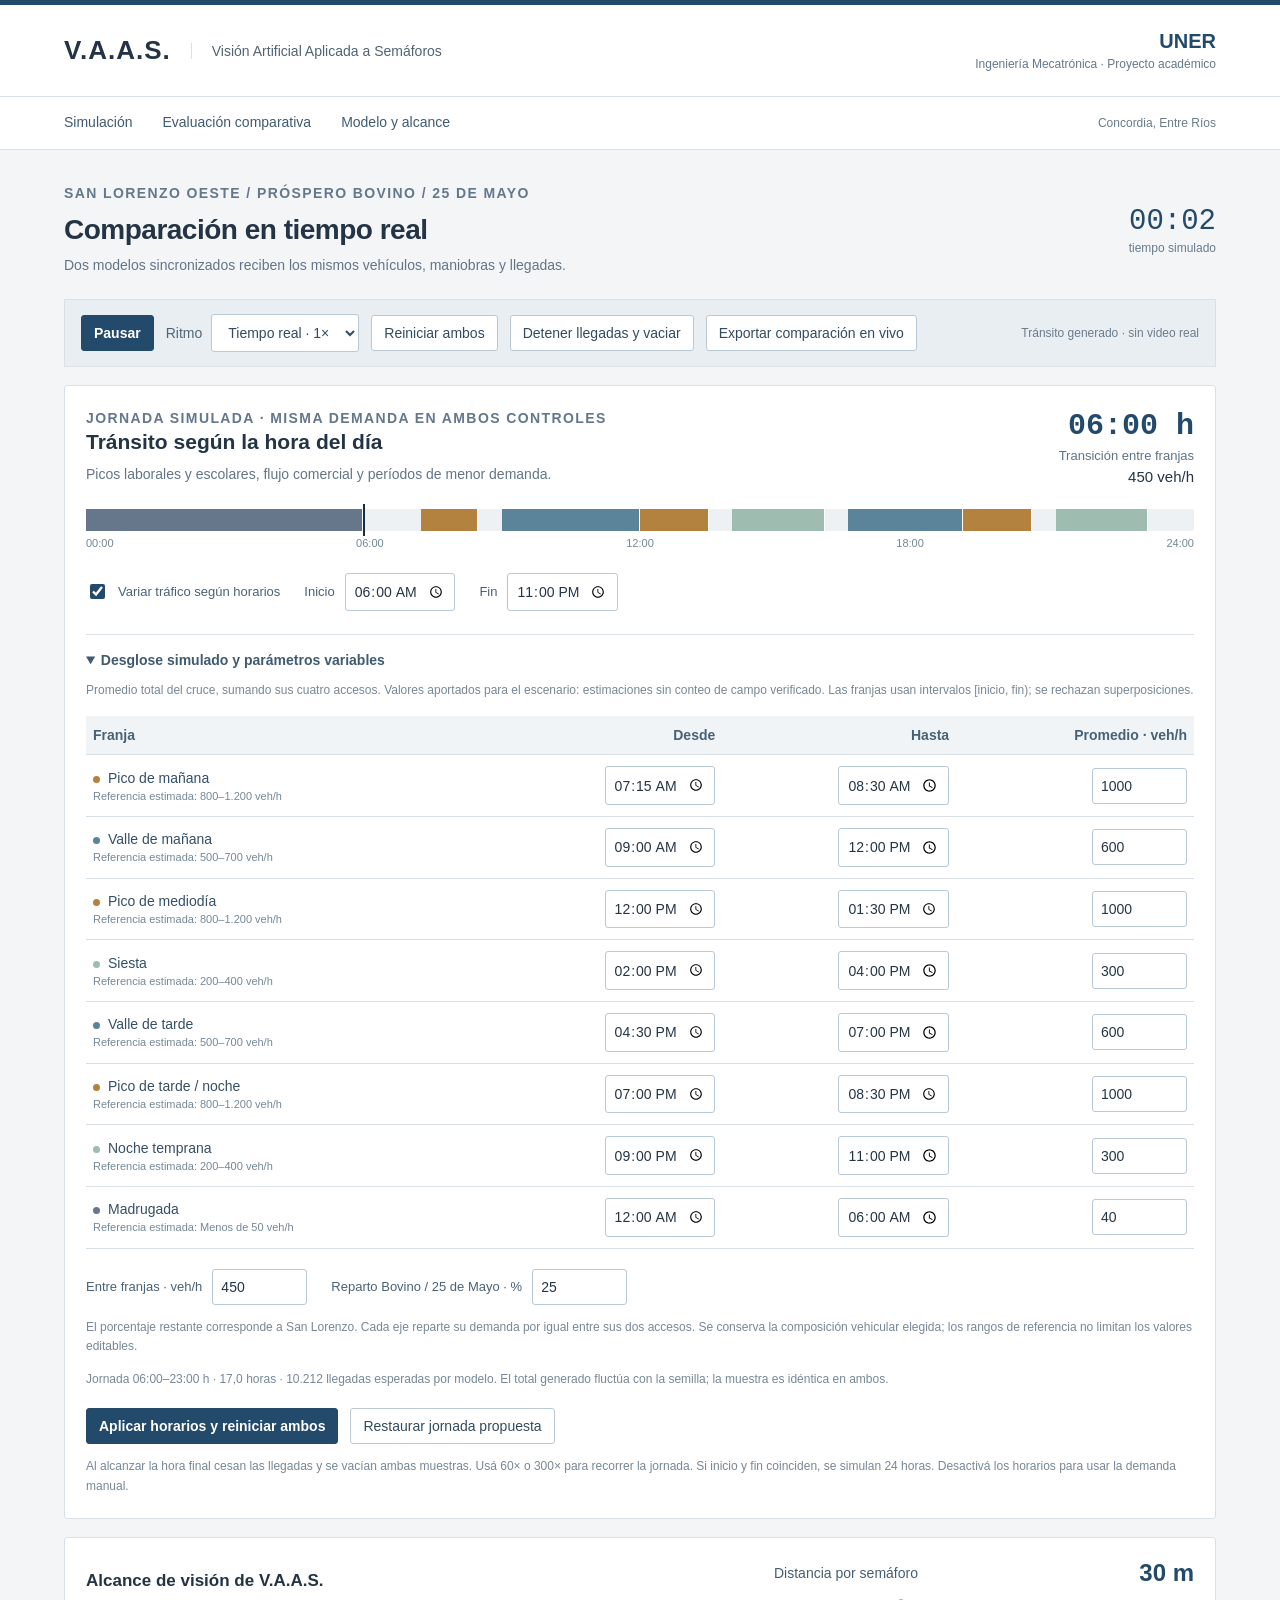
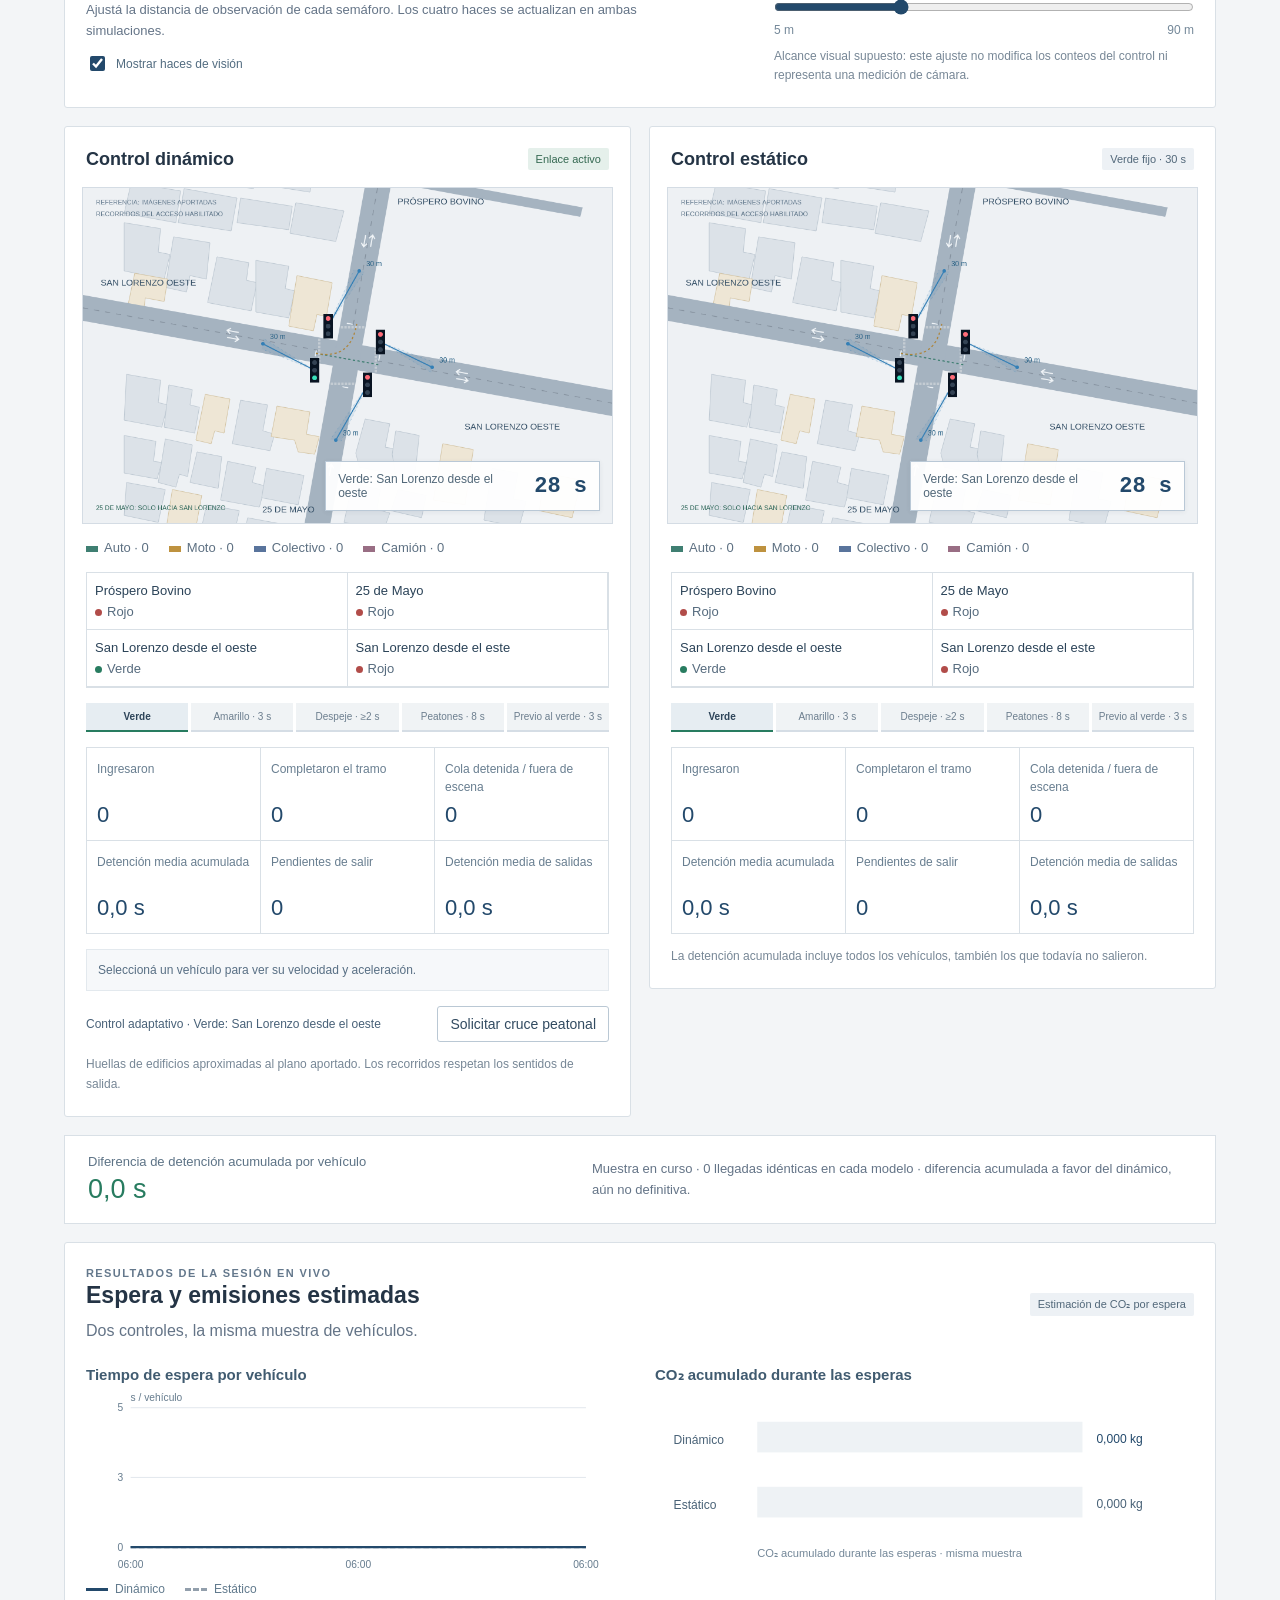
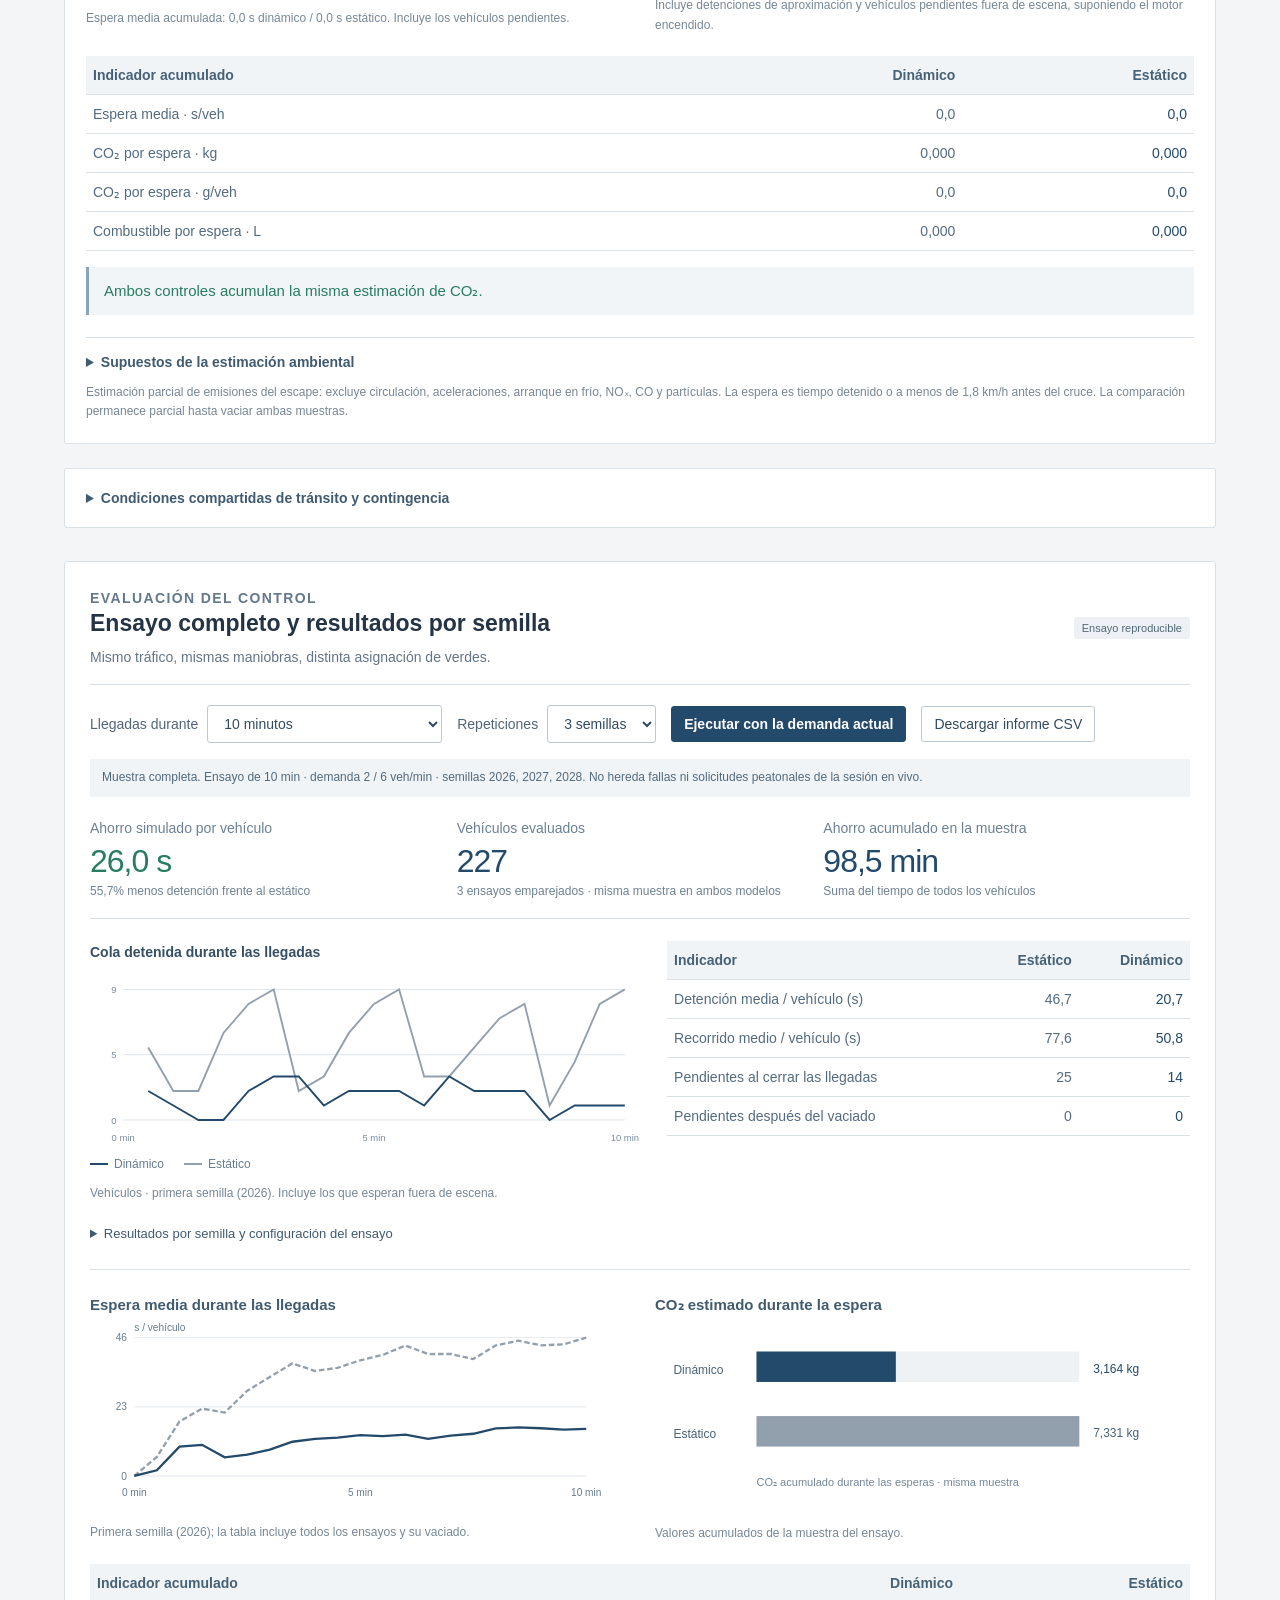
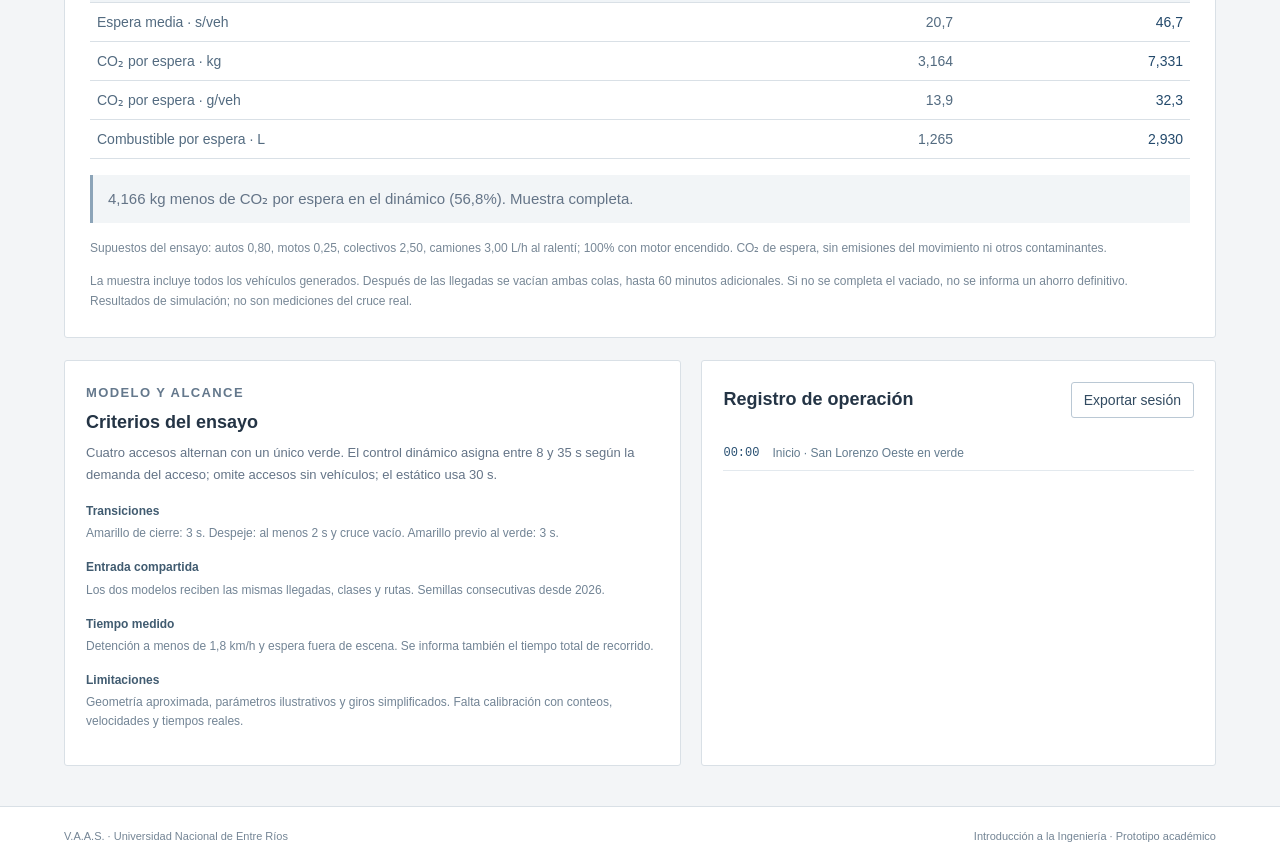
==== commit 28c7a251: "Rename VAAS-demo.html to index.html" ====
--- a/index.html
+++ b/index.html
@@ -1,16 +1,426 @@
-<!doctype html>
-<html lang="es"><head><meta charset="utf-8"><meta name="viewport" content="width=device-width,initial-scale=1"><title>V.A.A.S. | Simulación y evaluación</title><meta name="description" content="Simulación universitaria de control semafórico y comparación reproducible de tiempos."><link rel="icon" href="data:image/svg+xml,%3Csvg xmlns='http://www.w3.org/2000/svg' viewBox='0 0 32 32'%3E%3Crect width='32' height='32' fill='%231c3853'/%3E%3Cpath d='M8 8l8 17L24 8' fill='none' stroke='white' stroke-width='3'/%3E%3C/svg%3E"><link rel="stylesheet" href="style.css"></head><body>
-<header><div class="brand"><strong>V.A.A.S.</strong><span>Visión Artificial Aplicada a Semáforos</span></div><div class="institution">UNER <span>Ingeniería Mecatrónica · Proyecto académico</span></div></header>
-<nav aria-label="Secciones"><a href="#simulation">Simulación</a><a href="#evaluation">Evaluación comparativa</a><a href="corredor.html">Corredor San Lorenzo</a><a href="#method">Modelo y alcance</a><span>Concordia, Entre Ríos</span></nav>
-<main>
-<section id="simulation"><div class="heading"><div><p class="eyebrow">SAN LORENZO OESTE / PRÓSPERO BOVINO / 25 DE MAYO</p><h1>Comparación en tiempo real</h1><p>Dos modelos sincronizados reciben los mismos vehículos, maniobras y llegadas.</p></div><div class="clock"><span id="time">00:00</span><small>tiempo simulado</small></div></div>
-<div class="toolbar"><button id="play" class="primary">Pausar</button><label for="speed">Ritmo <select id="speed"><option value="1" selected>Tiempo real · 1×</option><option value="3">3×</option><option value="10">10×</option><option value="60">60× · 1 min/s</option><option value="300">300× · 5 min/s</option></select></label><button id="reset">Reiniciar ambos</button><button id="live-drain">Detener llegadas y vaciar</button><button id="live-export">Exportar comparación en vivo</button><span class="simulation-label">Tránsito generado · sin video real</span></div>
-<section class="panel day-controls" aria-labelledby="day-title"><div class="day-heading"><div><p class="eyebrow">JORNADA SIMULADA · MISMA DEMANDA EN AMBOS CONTROLES</p><h2 id="day-title">Tránsito según la hora del día</h2><p>Picos laborales y escolares, flujo comercial y períodos de menor demanda.</p></div><div class="day-now"><strong id="day-clock">06:00 h</strong><span id="day-current">Transición entre franjas</span><b id="day-flow">450 veh/h</b></div></div><div class="day-timeline" aria-label="Franjas de tránsito a lo largo de 24 horas"><div id="day-bands"></div><i id="day-marker"></i></div><div class="day-ticks"><span>00:00</span><span>06:00</span><span>12:00</span><span>18:00</span><span>24:00</span></div><div class="day-setup"><label class="check"><input id="day-enabled" type="checkbox" checked> Variar tráfico según horarios</label><label>Inicio <input id="day-start" type="time" value="06:00"></label><label>Fin <input id="day-end" type="time" value="23:00"></label></div><details class="day-breakdown" open><summary>Desglose simulado y parámetros variables</summary><p class="caption">Promedio total del cruce, sumando sus cuatro accesos. Valores aportados para el escenario: estimaciones sin conteo de campo verificado. Las franjas usan intervalos [inicio, fin); se rechazan superposiciones.</p><div class="table-wrap"><table class="day-table"><thead><tr><th>Franja</th><th>Desde</th><th>Hasta</th><th>Promedio · veh/h</th></tr></thead><tbody><tr id="day-row-0"><th scope="row"><span class="period-dot peak"></span>Pico de mañana<small>Referencia estimada: 800–1.200 veh/h</small></th><td><input id="day-from-0" type="time" value="07:15" aria-label="Inicio de Pico de mañana"></td><td><input id="day-to-0" type="time" value="08:30" aria-label="Fin de Pico de mañana"></td><td><input id="day-vph-0" type="number" min="0" max="3000" step="10" value="1000" aria-label="Vehículos por hora en Pico de mañana"></td></tr><tr id="day-row-1"><th scope="row"><span class="period-dot valley"></span>Valle de mañana<small>Referencia estimada: 500–700 veh/h</small></th><td><input id="day-from-1" type="time" value="09:00" aria-label="Inicio de Valle de mañana"></td><td><input id="day-to-1" type="time" value="12:00" aria-label="Fin de Valle de mañana"></td><td><input id="day-vph-1" type="number" min="0" max="3000" step="10" value="600" aria-label="Vehículos por hora en Valle de mañana"></td></tr><tr id="day-row-2"><th scope="row"><span class="period-dot peak"></span>Pico de mediodía<small>Referencia estimada: 800–1.200 veh/h</small></th><td><input id="day-from-2" type="time" value="12:00" aria-label="Inicio de Pico de mediodía"></td><td><input id="day-to-2" type="time" value="13:30" aria-label="Fin de Pico de mediodía"></td><td><input id="day-vph-2" type="number" min="0" max="3000" step="10" value="1000" aria-label="Vehículos por hora en Pico de mediodía"></td></tr><tr id="day-row-3"><th scope="row"><span class="period-dot low"></span>Siesta<small>Referencia estimada: 200–400 veh/h</small></th><td><input id="day-from-3" type="time" value="14:00" aria-label="Inicio de Siesta"></td><td><input id="day-to-3" type="time" value="16:00" aria-label="Fin de Siesta"></td><td><input id="day-vph-3" type="number" min="0" max="3000" step="10" value="300" aria-label="Vehículos por hora en Siesta"></td></tr><tr id="day-row-4"><th scope="row"><span class="period-dot valley"></span>Valle de tarde<small>Referencia estimada: 500–700 veh/h</small></th><td><input id="day-from-4" type="time" value="16:30" aria-label="Inicio de Valle de tarde"></td><td><input id="day-to-4" type="time" value="19:00" aria-label="Fin de Valle de tarde"></td><td><input id="day-vph-4" type="number" min="0" max="3000" step="10" value="600" aria-label="Vehículos por hora en Valle de tarde"></td></tr><tr id="day-row-5"><th scope="row"><span class="period-dot peak"></span>Pico de tarde / noche<small>Referencia estimada: 800–1.200 veh/h</small></th><td><input id="day-from-5" type="time" value="19:00" aria-label="Inicio de Pico de tarde / noche"></td><td><input id="day-to-5" type="time" value="20:30" aria-label="Fin de Pico de tarde / noche"></td><td><input id="day-vph-5" type="number" min="0" max="3000" step="10" value="1000" aria-label="Vehículos por hora en Pico de tarde / noche"></td></tr><tr id="day-row-6"><th scope="row"><span class="period-dot low"></span>Noche temprana<small>Referencia estimada: 200–400 veh/h</small></th><td><input id="day-from-6" type="time" value="21:00" aria-label="Inicio de Noche temprana"></td><td><input id="day-to-6" type="time" value="23:00" aria-label="Fin de Noche temprana"></td><td><input id="day-vph-6" type="number" min="0" max="3000" step="10" value="300" aria-label="Vehículos por hora en Noche temprana"></td></tr><tr id="day-row-7"><th scope="row"><span class="period-dot night"></span>Madrugada<small>Referencia estimada: Menos de 50 veh/h</small></th><td><input id="day-from-7" type="time" value="00:00" aria-label="Inicio de Madrugada"></td><td><input id="day-to-7" type="time" value="06:00" aria-label="Fin de Madrugada"></td><td><input id="day-vph-7" type="number" min="0" max="3000" step="10" value="40" aria-label="Vehículos por hora en Madrugada"></td></tr></tbody></table></div><div class="day-setup"><label>Entre franjas · veh/h <input id="day-base" type="number" min="0" max="3000" step="10" value="450"></label><label>Reparto Bovino / 25 de Mayo · % <input id="day-share" type="number" min="0" max="100" step="1" value="25"></label></div><p class="caption">El porcentaje restante corresponde a San Lorenzo. Cada eje reparte su demanda por igual entre sus dos accesos. Se conserva la composición vehicular elegida; los rangos de referencia no limitan los valores editables.</p></details><p id="day-summary" class="caption"></p><div class="day-actions"><button id="day-apply" class="primary">Aplicar horarios y reiniciar ambos</button><button id="day-defaults">Restaurar jornada propuesta</button><span id="day-error" role="status"></span></div><p class="caption">Al alcanzar la hora final cesan las llegadas y se vacían ambas muestras. Usá 60× o 300× para recorrer la jornada. Si inicio y fin coinciden, se simulan 24 horas. Desactivá los horarios para usar la demanda manual.</p></section>
-<section class="panel vision-controls" aria-labelledby="vision-title"><div><h2 id="vision-title">Alcance de visión de V.A.A.S.</h2><p>Ajustá la distancia de observación de cada semáforo. Los cuatro haces se actualizan en ambas simulaciones.</p><label class="check"><input id="vision" type="checkbox" checked> Mostrar haces de visión</label></div><div class="vision-adjustment"><label class="slider-label" for="vision-range">Distancia por semáforo <output id="vision-range-value" for="vision-range">30 m</output></label><input id="vision-range" type="range" min="5" max="90" step="5" value="30" aria-describedby="vision-note"><div class="vision-scale"><span>5 m</span><span>90 m</span></div><p id="vision-note" class="caption">Alcance visual supuesto: este ajuste no modifica los conteos del control ni representa una medición de cámara.</p></div></section>
-<div class="workspace"><div class="live-pair"><section class="panel intersection"><div class="panel-head"><h2>Control dinámico</h2><span id="connection" class="badge">Enlace activo</span></div><div class="map"><canvas id="cross" width="900" height="570" role="img" aria-label="Plano aproximado del cruce con edificios, vehículos, giros y un semáforo en verde por turno">Diagrama de la simulación.</canvas><div class="map-hud"><span id="phase-label">San Lorenzo desde el oeste</span><strong id="phase-time">30 s</strong></div></div><div class="legend" id="fleet"></div><div id="signal-list" class="signal-list" aria-label="Estado de los cuatro accesos"></div><div id="phase-track" class="phase-track"></div><dl class="live-stats"><div><dt>Ingresaron</dt><dd id="arrived">0</dd></div><div><dt>Completaron el tramo</dt><dd id="served">0</dd></div><div><dt>Cola detenida / fuera de escena</dt><dd id="queue">0</dd></div><div><dt>Detención media acumulada</dt><dd><span id="mean-all">0,0</span> s</dd></div><div><dt>Pendientes de salir</dt><dd id="pending">0</dd></div><div><dt>Detención media de salidas</dt><dd><span id="delay">0</span> s</dd></div></dl><div id="inspect" class="inspect">Seleccioná un vehículo para ver velocidad y aceleración.</div><div class="phase-footer"><span id="phase-detail"></span><button id="pedestrian">Solicitar cruce peatonal</button></div><p class="caption">Huellas de edificios aproximadas al plano aportado. Los recorridos respetan los sentidos de salida.</p></section>
-<section class="panel intersection static-view"><div class="panel-head"><h2>Control estático</h2><span class="badge neutral">Verde fijo · 30 s</span></div><div class="map"><canvas id="cross-static" width="900" height="570" role="img" aria-label="La misma intersección con control estático y las mismas llegadas de vehículos"></canvas><div class="map-hud"><span id="static-phase-label"></span><strong id="static-phase-time">30 s</strong></div></div><div class="legend" id="static-fleet"></div><div class="signal-list" id="static-signals"></div><div class="phase-track" id="static-phase-track"></div><dl class="live-stats"><div><dt>Ingresaron</dt><dd id="static-arrived">0</dd></div><div><dt>Completaron el tramo</dt><dd id="static-served">0</dd></div><div><dt>Cola detenida / fuera de escena</dt><dd id="static-queue">0</dd></div><div><dt>Detención media acumulada</dt><dd><span id="static-mean-all">0,0</span> s</dd></div><div><dt>Pendientes de salir</dt><dd id="static-pending">0</dd></div><div><dt>Detención media de salidas</dt><dd><span id="static-delay">0</span> s</dd></div></dl><p class="caption">La detención acumulada incluye todos los vehículos, también los que todavía no salieron.</p></section></div><div class="live-observation"><div><span>Diferencia de detención acumulada por vehículo</span><strong id="live-delta">0,0 s</strong></div><p id="live-status" role="status">Muestra en curso; la diferencia puede cambiar mientras llegan vehículos.</p></div><section class="panel environment-panel" aria-labelledby="environment-title"><div class="section-heading"><div><p class="eyebrow">RESULTADOS DE LA SESIÓN EN VIVO</p><h2 id="environment-title">Espera y emisiones estimadas</h2><p>Dos controles, la misma muestra de vehículos.</p></div><span class="badge neutral">Estimación de CO₂ por espera</span></div><div class="environment-charts"><div><h3>Tiempo de espera por vehículo</h3><div id="wait-chart-live"></div><div class="environment-legend"><span><i class="dynamic-line"></i>Dinámico</span><span><i class="static-line"></i>Estático</span></div><p id="wait-chart-summary" class="caption"></p></div><div><h3>CO₂ acumulado durante las esperas</h3><div id="co2-chart-live"></div><p class="caption">Incluye detenciones de aproximación y vehículos pendientes fuera de escena, suponiendo el motor encendido.</p></div></div><div id="environment-table-live"></div><p id="co2-difference" class="environment-difference" role="status"></p><details class="emissions-assumptions"><summary>Supuestos de la estimación ambiental</summary><p>CO₂ = horas de espera × consumo al ralentí (L/h) × factor del combustible (kg/L). Se calcula por clase de vehículo y se aplica la fracción de motores encendidos.</p><div class="emissions-inputs"><label>Auto · nafta<input id="emissions-idle-0" type="number" min="0" max="10" step="0.05" value="0.8" aria-label="Consumo al ralentí de Auto, litros por hora"><small>L/h al ralentí</small></label><label>Moto · nafta<input id="emissions-idle-1" type="number" min="0" max="10" step="0.05" value="0.25" aria-label="Consumo al ralentí de Moto, litros por hora"><small>L/h al ralentí</small></label><label>Colectivo · diésel<input id="emissions-idle-2" type="number" min="0" max="10" step="0.05" value="2.5" aria-label="Consumo al ralentí de Colectivo, litros por hora"><small>L/h al ralentí</small></label><label>Camión · diésel<input id="emissions-idle-3" type="number" min="0" max="10" step="0.05" value="3" aria-label="Consumo al ralentí de Camión, litros por hora"><small>L/h al ralentí</small></label><label>Motores encendidos<input id="emissions-engine-on" type="number" min="0" max="100" step="5" value="100"><small>% durante las esperas</small></label></div><div class="day-actions"><button id="emissions-apply">Recalcular estimación en vivo</button><span id="emissions-error" role="status"></span></div><p class="caption">Los consumos son supuestos ilustrativos editables, sin mediciones de la flota local. El ajuste recalcula toda la sesión; cada ensayo conserva una copia de sus parámetros. Un valor de 0 L/h permite representar una clase sin consumo al ralentí.</p><p class="caption">Conversión aproximada: nafta 2,35 kg CO₂/L; diésel 2,69 kg CO₂/L, a partir de los factores por galón de la <a href="https://www.epa.gov/greenvehicles/greenhouse-gas-emissions-typical-passenger-vehicle" target="_blank" rel="noopener">EPA</a>. El consumo al ralentí varía por motor y uso de accesorios (<a href="https://www.energy.gov/articles/tips-your-tank-summer-driving-season" target="_blank" rel="noopener">Departamento de Energía de EE. UU.</a>). Estas referencias no calibran la mezcla de combustibles de Concordia.</p></details><p class="caption">Estimación parcial de emisiones del escape: excluye circulación, aceleraciones, arranque en frío, NOₓ, CO y partículas. La espera es tiempo detenido o a menos de 1,8 km/h antes del cruce. La comparación permanece parcial hasta vaciar ambas muestras.</p></section><details class="conditions panel"><summary>Condiciones compartidas de tránsito y contingencia</summary><aside class="panel demand"><div class="panel-head"><h2>Condiciones de tránsito</h2><span class="muted">veh/min</span></div><p class="helper">Perfil inicial urbano moderado: 480 vehículos/h en total. Demanda de cada eje repartida entre sus dos accesos. Editar estos controles activa la demanda manual y desactiva el perfil horario.</p><label class="slider-label" for="ns">Bovino / 25 de Mayo <output id="ns-value">2</output></label><input id="ns" type="range" min="0" max="55" value="2"><label class="slider-label" for="ew">San Lorenzo Oeste <output id="ew-value">6</output></label><input id="ew" type="range" min="0" max="55" value="6"><div class="presets"><button data-rates="2,6" class="selected">Urbano moderado</button><button data-rates="4,4">Equilibrado</button><button data-rates="8,12">Hora pico</button><button data-rates="0,0">Sin llegadas</button></div><label class="mix-label" for="mix">Composición vehicular</label><select id="mix"><option value="urban">Urbana · 68% autos / 20% motos</option><option value="freight">Pesada · 25% camiones</option></select><label class="slider-label" for="acceleration">Aceleración relativa <output id="acceleration-value">1,0×</output></label><input id="acceleration" type="range" min="0.5" max="1.5" step="0.1" value="1"><label class="check"><input id="paths" type="checkbox" checked> Recorridos del acceso habilitado</label><label class="check"><input id="detections" type="checkbox"> Detecciones simuladas</label><div class="queue-row"><span>Cola Bovino / 25 de Mayo</span><b id="queue-ns">0</b></div><div class="queue-row"><span>Cola San Lorenzo</span><b id="queue-ew">0</b></div><div class="network"><h3>Contingencia de conexión</h3><p>Sin heartbeat durante 5 s: rutina local estática.</p><button id="network">Interrumpir enlace</button><p id="heartbeat" class="muted">Último heartbeat: hace 0 s</p></div></aside></details></div>
-</section>
-<section class="panel compare" id="evaluation"><div class="section-heading"><div><p class="eyebrow">EVALUACIÓN DEL CONTROL</p><h2>Ensayo completo y resultados por semilla</h2><p>Mismo tráfico, mismas maniobras, distinta asignación de verdes.</p></div><span class="badge neutral">Ensayo reproducible</span></div><div class="experiment-controls"><label for="duration">Llegadas durante <select id="duration"><option value="600">10 minutos</option><option value="1800">30 minutos</option><option value="day">Jornada configurada completa</option></select></label><label for="repeats">Repeticiones <select id="repeats"><option value="1">1 semilla</option><option value="3" selected>3 semillas</option><option value="5">5 semillas</option></select></label><button id="compare" class="primary">Ejecutar con la demanda actual</button><button id="report-export">Descargar informe CSV</button></div><p id="experiment-status" class="experiment-status" role="status">Referencia de demanda constante 2 / 6 veh/min. Ejecutá un ensayo para evaluar la programación horaria actual.</p><div id="comparison" aria-live="polite"></div><div id="environment-report" class="environment-report"></div><p class="caption">La muestra incluye todos los vehículos generados. Después de las llegadas se vacían ambas colas, hasta 60 minutos adicionales. Si no se completa el vaciado, no se informa un ahorro definitivo. Resultados de simulación; no son mediciones del cruce real.</p></section>
-<div class="lower"><section id="method" class="panel architecture"><p class="eyebrow">MODELO Y ALCANCE</p><h2>Criterios del ensayo</h2><p>Cuatro accesos alternan con un único verde. El control dinámico asigna entre 8 y 35 s según la demanda del acceso; omite accesos sin vehículos; el estático usa 30 s.</p><dl><dt>Transiciones</dt><dd>Amarillo de cierre: 3 s. Despeje: al menos 2 s y cruce vacío. Amarillo previo al verde: 3 s.</dd><dt>Entrada compartida</dt><dd>Los dos modelos reciben las mismas llegadas, clases y rutas. Semillas consecutivas desde 2026.</dd><dt>Tiempo medido</dt><dd>Detención a menos de 1,8 km/h y espera fuera de escena. Se informa también el tiempo total de recorrido.</dd><dt>Limitaciones</dt><dd>Geometría aproximada, parámetros ilustrativos y giros simplificados. Falta calibración con conteos, velocidades y tiempos reales.</dd></dl></section><section class="panel event-panel"><div class="panel-head"><h2>Registro de operación</h2><button id="export">Exportar sesión</button></div><ol id="events"></ol></section></div>
-</main><footer><span>V.A.A.S. · Universidad Nacional de Entre Ríos</span><span>Introducción a la Ingeniería · Prototipo académico</span></footer><script src="engine.js"></script><script src="emissions.js"></script><script src="day.js"></script><script src="map.js"></script><script src="comparison.js"></script><script src="baseline.js"></script><script src="live-pair.js"></script><script src="report.js"></script><script src="live-view.js"></script><script src="day-view.js"></script><script src="environment-view.js"></script><script src="app.js"></script></body></html>
-
+<!doctype html>
+<html lang="es"><head><meta charset="utf-8"><meta name="viewport" content="width=device-width,initial-scale=1"><title>V.A.A.S. | Simulación y evaluación</title><meta name="description" content="Simulación universitaria de control semafórico y comparación reproducible de tiempos."><link rel="icon" href="data:image/svg+xml,%3Csvg xmlns='http://www.w3.org/2000/svg' viewBox='0 0 32 32'%3E%3Crect width='32' height='32' fill='%231c3853'/%3E%3Cpath d='M8 8l8 17L24 8' fill='none' stroke='white' stroke-width='3'/%3E%3C/svg%3E"><style>:root{font-family:'Segoe UI',Arial,sans-serif;color:#243445;background:#f3f5f7;font-size:16px;color-scheme:light;--blue:#23496b;--line:#d9e0e6}*{box-sizing:border-box}body{margin:0}header{padding:25px 5%;display:flex;justify-content:space-between;align-items:center;background:#fff;border-top:5px solid #23496b;border-bottom:1px solid var(--line)}.brand{display:flex;align-items:center;gap:20px}.brand strong{font-size:26px;letter-spacing:1px}.brand span{font-size:14px;color:#516374;border-left:1px solid var(--line);padding-left:20px}.institution{font-weight:700;color:#23496b;font-size:20px;text-align:right}.institution span{display:block;font-size:12px;color:#667887;font-weight:400;margin-top:4px}nav{display:flex;align-items:center;gap:30px;padding:0 5%;background:#fff;border-bottom:1px solid var(--line)}nav a{font-size:14px;color:#405a70;text-decoration:none;padding:17px 0;border-bottom:2px solid transparent}nav a:hover{border-color:#23496b}nav span{margin-left:auto;color:#6b7b89;font-size:12px}main{max-width:1530px;margin:auto;padding:32px 5% 40px}section[id]{scroll-margin-top:20px}.heading,.section-heading{display:flex;justify-content:space-between;gap:20px;align-items:center;margin-bottom:22px}.eyebrow{color:#64788c;font-size:11px;letter-spacing:1.4px;font-weight:650;margin:0 0 9px}h1{font-size:28px;font-weight:600;margin:0 0 8px;letter-spacing:-.5px}h2{font-size:18px;font-weight:600;margin:0}h3{font-size:15px;font-weight:600}p{font-size:14px;line-height:1.65;color:#647487;margin:9px 0 17px}.heading p:last-child{margin:0}.clock{text-align:right;flex-shrink:0}.clock span{font-family:Consolas,monospace;font-size:29px;color:#23496b}.clock small{display:block;font-size:12px;color:#687c8f;margin-top:3px}.toolbar{display:flex;gap:12px;align-items:center;flex-wrap:wrap;padding:14px 16px;background:#e9eef2;border:1px solid var(--line);margin-bottom:18px}.toolbar label,.experiment-controls label{display:flex;align-items:center;gap:9px;color:#526578;font-size:13px}.simulation-label{margin-left:auto;font-size:12px;color:#6b7c8c}button,select{font:inherit;font-size:13px;border:1px solid #bac8d4;border-radius:3px;color:#324b61;background:#fff;padding:9px 12px;cursor:pointer;min-height:36px}button:hover{border-color:#23496b;background:#f3f7fa}.primary{background:#23496b;border-color:#23496b;color:#fff;font-weight:600}.primary:hover{background:#183b5a;color:#fff}button:disabled{opacity:.55;cursor:wait}button:focus-visible,select:focus-visible,input:focus-visible,a:focus-visible{outline:3px solid #75a6cd;outline-offset:3px}.workspace{display:grid;grid-template-columns:minmax(0,2.45fr) minmax(300px,1fr);gap:18px;align-items:start}.panel{background:#fff;border:1px solid var(--line);border-radius:3px;padding:21px}.panel-head{display:flex;justify-content:space-between;align-items:center;gap:12px}.badge{font-size:11px;background:#e5f0eb;color:#356952;padding:5px 8px;border-radius:2px}.badge.warn{background:#fff0d4;color:#865b1d}.badge.neutral{background:#edf1f5;color:#516779}.map{position:relative;margin:17px -4px 10px;overflow:hidden;border:1px solid #d4dce4;background:#eef1f4}.map canvas{display:block;width:100%;height:auto;cursor:crosshair;touch-action:manipulation}.map-hud{position:absolute;right:12px;bottom:12px;background:#fffffff2;box-shadow:0 1px 5px #24344512;border:1px solid #b9c8d6;padding:10px 12px;display:flex;gap:16px;align-items:center;pointer-events:none}.map-hud span{font-size:12px;color:#526879;max-width:190px}.map-hud strong{font:600 22px Consolas,monospace;color:#23496b}.legend{display:flex;flex-wrap:wrap;gap:20px;margin:16px 0;color:#5d7082;font-size:12px}.legend span:before{content:'';display:inline-block;width:12px;height:6px;background:var(--type);margin-right:6px}.signal-list{display:grid;grid-template-columns:repeat(4,1fr);border:1px solid var(--line);margin-top:17px}.signal-list>div{border-right:1px solid var(--line);padding:10px 8px;font-size:11px;color:#566b7e}.signal-list>div:last-child{border:0}.signal-list b{display:block;color:#2b4358;font-size:12px;margin-bottom:6px;font-weight:500}.signal-list i{width:7px;height:7px;display:inline-block;border-radius:50%;margin-right:5px;background:#b14c49}.signal-list .green i{background:#287c60}.signal-list .amber i{background:#d19830}.phase-track{display:flex;margin:15px 0;gap:3px}.phase-track span{flex:1;font-size:10px;text-align:center;padding:8px 2px;background:#f0f3f5;color:#6c7e8e;border-bottom:2px solid #d5dde5}.phase-track .active{color:#2d4459;background:#e6edf2;font-weight:600}.phase-track .green{border-color:#287c60}.phase-track .amber,.phase-track .prepare{border-color:#d19830}.phase-track .clearance{border-color:#b14c49}.inspect{font-size:12px;line-height:1.5;background:#f6f8fa;border:1px solid #e3e9ee;padding:11px;color:#586f84;min-height:40px;margin:15px 0}.phase-footer{display:flex;justify-content:space-between;align-items:center;gap:12px;font-size:12px;color:#486178}.caption{font-size:12px;color:#778796;line-height:1.65;margin:13px 0 0}.helper{font-size:13px;margin:13px 0 20px}.muted{color:#748899;font-size:12px}.slider-label{display:flex;justify-content:space-between;font-size:13px;margin-top:19px;color:#465e73}output{font-weight:600;color:#23496b}input[type=range]{width:100%;accent-color:#23496b;margin:12px 0 8px;cursor:pointer}.presets{display:grid;grid-template-columns:1fr 1fr;gap:7px;margin:14px 0 20px}.presets button{font-size:11px;padding:7px}.presets .selected{border-color:#23496b;background:#edf3f7;color:#23496b}.mix-label{display:block;font-size:13px;margin:18px 0 8px;color:#465e73}#mix{width:100%;font-size:12px}.check{display:flex;gap:8px;align-items:center;font-size:12px;color:#526c80;margin:12px 0}.check input{accent-color:#23496b;width:15px;height:15px}.queue-row{border-top:1px solid var(--line);display:flex;justify-content:space-between;padding:12px 0;font-size:12px;color:#5d7385}.queue-row b{font-size:16px;color:#23496b}.network{border-top:1px solid var(--line);padding-top:4px}.network p{font-size:12px}.network button{width:100%}.network .muted{margin-bottom:0}.metrics{display:grid;grid-template-columns:repeat(4,1fr);border:1px solid var(--line);background:#fff;margin:20px 0 32px}.metrics>div{padding:18px 22px;border-right:1px solid var(--line)}.metrics>div:last-child{border:0}.metrics span{font-size:12px;color:#667b8e}.metrics strong{display:block;font-size:29px;font-weight:500;color:#23496b;font-variant-numeric:tabular-nums;margin:7px 0 2px}.metrics strong span{font:inherit;color:inherit}.metrics small{font-size:11px;color:#8795a2}.metrics strong small{font-size:15px}.compare{padding:25px;margin:0 0 22px}.compare .section-heading{margin-bottom:15px}.section-heading h2{font-size:23px}.section-heading p{margin-bottom:0}.experiment-controls{display:flex;gap:15px;flex-wrap:wrap;align-items:center;border-top:1px solid var(--line);padding-top:20px}.experiment-status{font-size:12px;background:#f0f4f7;padding:9px 12px;color:#526a7d;margin:16px 0 22px}.result-kpis{display:grid;grid-template-columns:repeat(3,1fr);margin-bottom:22px;border-bottom:1px solid var(--line)}.result-kpis>div{padding:0 20px 20px 0}.result-kpis span{font-size:12px;color:#6b8193}.result-kpis strong{display:block;font-size:32px;letter-spacing:-1px;font-weight:500;color:#23496b;margin-top:6px}.result-kpis small{display:block;font-size:12px;color:#6e8192;margin-top:4px}.positive{color:#287c60!important}.negative{color:#a34646!important}.report-grid{display:grid;grid-template-columns:1.05fr 1fr;gap:28px}.chart-title{font-size:14px;font-weight:600;color:#354f65;margin:0 0 14px}.chart svg{width:100%;display:block}.chart-legend{font-size:12px;color:#687e90;display:flex;gap:20px;margin:8px 0}.chart-legend i{display:inline-block;width:18px;height:2px;vertical-align:middle;margin-right:6px}.table-wrap{overflow-x:auto}table{width:100%;border-collapse:collapse;font-size:12px}th,td{text-align:right;padding:11px 7px;border-bottom:1px solid var(--line);font-variant-numeric:tabular-nums}th:first-child,td:first-child{text-align:left}th{font-weight:600;color:#476176;background:#f0f4f7}td{color:#536b80}td:last-child{color:#23496b}.run-summary{margin-top:23px}.run-summary summary{font-size:13px;cursor:pointer;color:#405a70}.run-summary table{margin-top:12px}.lower{display:grid;grid-template-columns:1.2fr 1fr;gap:20px}.architecture p{font-size:13px}.architecture dl{font-size:12px;line-height:1.6}.architecture dt{font-weight:600;color:#405b70;margin-top:15px}.architecture dd{margin:3px 0;color:#728495}#events{list-style:none;padding:0;margin:18px 0 0;max-height:340px;overflow:auto}#events li{border-bottom:1px solid #e3e9ee;display:flex;gap:13px;padding:10px 0;font-size:12px;color:#637b8e}#events time{font-family:Consolas,monospace;color:#284f71}footer{display:flex;justify-content:space-between;padding:23px 5%;border-top:1px solid var(--line);background:#fff;color:#748595;font-size:11px}@media(max-width:1050px){.workspace{grid-template-columns:1fr}.demand{display:grid;grid-template-columns:1fr 1fr;column-gap:25px}.demand>*{grid-column:1/-1}.report-grid,.lower{grid-template-columns:1fr}.brand span{max-width:200px}.simulation-label{display:none}}@media(max-width:640px){header{padding:19px 4%;align-items:flex-start}.brand{display:block}.brand span{display:block;border:0;padding:0;font-size:11px;margin-top:5px}.brand strong{font-size:23px}.institution span{max-width:150px;font-size:10px}.institution{font-size:17px}nav{gap:20px;padding:0 4%}nav a{font-size:12px}nav span{display:none}main{padding:25px 4%}h1{font-size:23px}.heading{align-items:flex-start}.eyebrow{font-size:10px}.clock span{font-size:23px}.heading p{font-size:12px}.toolbar{padding:12px;gap:8px}.toolbar label{font-size:11px}.panel{padding:16px}.map-hud{padding:6px 8px;right:6px;bottom:6px}.map-hud span{font-size:10px;max-width:145px}.map-hud strong{font-size:17px}.signal-list{grid-template-columns:1fr 1fr}.signal-list>div{border-bottom:1px solid var(--line)}.phase-track span{font-size:9px}.phase-footer{align-items:flex-start;flex-direction:column}.metrics{grid-template-columns:1fr 1fr}.metrics>div{padding:15px}.metrics>div:nth-child(2){border-right:0}.metrics>div:nth-child(-n+2){border-bottom:1px solid var(--line)}.result-kpis{grid-template-columns:1fr}.result-kpis strong{font-size:27px}.result-kpis>div{padding-bottom:16px}.experiment-controls{align-items:stretch;gap:10px}.experiment-controls label{flex:1;flex-wrap:wrap}.experiment-controls button{width:100%}.compare{padding:18px}.section-heading h2{font-size:20px}.section-heading .badge{display:none}.demand{display:block}footer{gap:15px;flex-wrap:wrap}}
+
+/* Tamaños de lectura para los controles y resultados principales. */
+p{font-size:16px}.heading p{font-size:14px}button,select{font-size:14px}.toolbar label,.experiment-controls label,.slider-label,.mix-label{font-size:14px}.helper{font-size:14px}.signal-list>div{font-size:13px}.signal-list b{font-size:13px}.legend{font-size:13px}table{font-size:14px}.metrics span{font-size:13px}.result-kpis span{font-size:14px}.compare .section-heading p{font-size:14px}
+/* Dos superficies comparables, con un único reloj y condiciones compartidas. */
+.workspace{grid-template-columns:1fr}.live-pair{display:grid;grid-template-columns:1fr 1fr;gap:18px;align-items:start}.live-stats{display:grid;grid-template-columns:repeat(3,1fr);margin:15px 0 0;border-top:1px solid var(--line);border-left:1px solid var(--line)}.live-stats>div{border-right:1px solid var(--line);border-bottom:1px solid var(--line);padding:12px 10px}.live-stats dt{font-size:12px;color:#687e90;line-height:1.5;min-height:36px}.live-stats dd{font-size:22px;color:#23496b;margin:6px 0 0;font-variant-numeric:tabular-nums}.live-stats dd span{font-size:22px}.live-observation{border:1px solid var(--line);background:#fff;display:flex;align-items:center;justify-content:space-between;gap:25px;padding:18px 23px}.live-observation span{display:block;font-size:13px;color:#5d7386}.live-observation strong{display:block;font-size:27px;font-weight:500;margin-top:5px}.live-observation p{font-size:13px;margin:0;max-width:600px}.conditions{margin-bottom:25px}.conditions>summary{font-size:14px;font-weight:600;cursor:pointer;color:#405a70}.conditions .demand{border:0;padding:15px 0 0;display:grid;grid-template-columns:1fr 1fr;column-gap:35px;max-width:950px;margin:auto}.conditions .demand>*{grid-column:1/-1}.live-pair .map-hud span{max-width:180px}.live-pair .phase-footer{flex-wrap:wrap}.live-pair .signal-list{grid-template-columns:1fr 1fr}.live-pair .signal-list>div{border-bottom:1px solid var(--line)}.compare{margin-top:8px}@media(max-width:900px){.live-pair{grid-template-columns:1fr}.live-observation{align-items:flex-start;flex-direction:column;gap:12px}}@media(max-width:480px){.live-stats{grid-template-columns:1fr 1fr}.live-stats dd,.live-stats dd span{font-size:20px}.conditions .demand{display:block}.toolbar button{font-size:12px}.live-observation{padding:15px}}
+
+/* Alcance visible junto a las dos simulaciones. */
+.vision-controls{display:grid;grid-template-columns:1fr minmax(260px,420px);gap:32px;align-items:center;margin-bottom:18px}.vision-controls h2{font-size:17px}.vision-controls p{font-size:13px;margin:8px 0 12px;max-width:580px}.vision-controls .check{margin-bottom:0}.vision-adjustment .slider-label{margin-top:0;align-items:center}.vision-adjustment output{font-size:24px;font-variant-numeric:tabular-nums;min-width:65px;text-align:right}.vision-scale{display:flex;justify-content:space-between;color:#748899;font-size:12px}.vision-controls .caption{font-size:12px;margin:10px 0 0}@media(max-width:760px){.vision-controls{grid-template-columns:1fr;gap:20px}}
+
+/* Reloj y programación de demanda diaria. */
+.day-controls{margin-bottom:18px}.day-heading{display:flex;justify-content:space-between;align-items:center;gap:24px}.day-heading h2{font-size:21px}.day-heading p{font-size:14px;margin-bottom:0}.day-now{text-align:right;min-width:200px}.day-now strong{display:block;font:600 30px Consolas,monospace;color:#23496b}.day-now span{display:block;font-size:13px;color:#5d7386;margin-top:5px}.day-now b{display:block;font-size:15px;font-weight:500;margin-top:5px}.day-timeline{position:relative;height:22px;background:#edf1f4;margin-top:23px;border-radius:2px}.day-band{position:absolute;top:0;height:100%;border-right:1px solid #fff}.peak{background:#b4823f}.valley{background:#5b849a}.low{background:#9ebcaf}.night{background:#66768b}#day-marker{position:absolute;height:32px;top:-5px;width:2px;background:#182d42;pointer-events:none}.day-ticks{display:flex;justify-content:space-between;font-size:11px;color:#738798;margin-top:6px}.day-setup{display:flex;gap:24px;align-items:center;flex-wrap:wrap;margin-top:20px}.day-setup>label{display:flex;align-items:center;gap:10px;font-size:13px;color:#496277}.day-controls input[type=time],.day-controls input[type=number]{font:inherit;font-size:14px;padding:8px;border:1px solid #b9c8d6;border-radius:3px;background:#fff;color:#243445;min-height:36px}.day-controls input[type=number]{width:95px}.day-breakdown{margin-top:20px;border-top:1px solid var(--line);padding-top:17px}.day-breakdown summary{font-size:14px;font-weight:600;cursor:pointer;color:#405a70}.day-table{margin-top:15px;min-width:550px}.day-table th[scope=row]{background:transparent;font-weight:500;color:#344f66}.day-table small{display:block;font-size:11px;color:#748899;font-weight:400;margin-top:4px}.period-dot{display:inline-block;width:7px;height:7px;border-radius:50%;margin-right:8px}.day-table .current-period{background:#f0f5f8}.day-table .current-period th{color:#183d5c;font-weight:650}.day-actions{display:flex;gap:12px;align-items:center;flex-wrap:wrap;margin-top:18px}#day-error{font-size:13px;color:#92531b}@media(max-width:640px){.day-heading{align-items:flex-start;flex-direction:column;gap:15px}.day-now{text-align:left;min-width:0}.day-setup{gap:14px}.day-actions button{width:100%}.day-heading h2{font-size:19px}}
+
+/* Comparación temporal y CO₂ calculado con supuestos explícitos. */
+.environment-panel{margin-bottom:6px}.environment-charts{display:grid;grid-template-columns:1fr 1fr;gap:30px;margin:20px 0}.environment-charts h3{font-size:15px;color:#405b70;margin:0 0 8px}.environment-svg{display:block;width:100%;height:auto}.environment-legend{display:flex;gap:20px;font-size:12px;color:#617a8d}.environment-legend i{display:inline-block;width:22px;vertical-align:middle;margin-right:7px}.dynamic-line{border-top:3px solid #23496b}.static-line{border-top:3px dashed #929fac}.environment-difference{font-size:15px;font-weight:500;line-height:1.6;margin:16px 0;padding:12px 15px;background:#f2f5f7;border-left:3px solid #8ca4b8}.emissions-assumptions{margin-top:22px;border-top:1px solid var(--line);padding-top:16px}.emissions-assumptions summary{font-size:14px;font-weight:600;color:#405a70;cursor:pointer}.emissions-assumptions p{font-size:13px}.emissions-assumptions a{color:#23496b}.emissions-inputs{display:grid;grid-template-columns:repeat(5,minmax(0,1fr));gap:15px}.emissions-inputs label{font-size:13px;color:#496277}.emissions-inputs input{display:block;width:100%;font:inherit;font-size:16px;color:#23496b;padding:9px;border:1px solid #b9c8d6;border-radius:3px;margin-top:8px}.emissions-inputs small{display:block;font-size:11px;color:#748899;margin-top:6px}#emissions-error{font-size:12px;color:#92531b}.environment-report{margin:28px 0 0;border-top:1px solid var(--line);padding-top:6px}@media(max-width:900px){.environment-charts{grid-template-columns:1fr;gap:25px}.emissions-inputs{grid-template-columns:repeat(3,minmax(0,1fr))}}@media(max-width:480px){.emissions-inputs{grid-template-columns:1fr 1fr}.environment-difference{font-size:13px}}
+</style></head><body>
+<header><div class="brand"><strong>V.A.A.S.</strong><span>Visión Artificial Aplicada a Semáforos</span></div><div class="institution">UNER <span>Ingeniería Mecatrónica · Proyecto académico</span></div></header>
+<nav aria-label="Secciones"><a href="#simulation">Simulación</a><a href="#evaluation">Evaluación comparativa</a><a href="#method">Modelo y alcance</a><span>Concordia, Entre Ríos</span></nav>
+<main>
+<section id="simulation"><div class="heading"><div><p class="eyebrow">SAN LORENZO OESTE / PRÓSPERO BOVINO / 25 DE MAYO</p><h1>Comparación en tiempo real</h1><p>Dos modelos sincronizados reciben los mismos vehículos, maniobras y llegadas.</p></div><div class="clock"><span id="time">00:00</span><small>tiempo simulado</small></div></div>
+<div class="toolbar"><button id="play" class="primary">Pausar</button><label for="speed">Ritmo <select id="speed"><option value="1" selected>Tiempo real · 1×</option><option value="3">3×</option><option value="10">10×</option><option value="60">60× · 1 min/s</option><option value="300">300× · 5 min/s</option></select></label><button id="reset">Reiniciar ambos</button><button id="live-drain">Detener llegadas y vaciar</button><button id="live-export">Exportar comparación en vivo</button><span class="simulation-label">Tránsito generado · sin video real</span></div>
+<section class="panel day-controls" aria-labelledby="day-title"><div class="day-heading"><div><p class="eyebrow">JORNADA SIMULADA · MISMA DEMANDA EN AMBOS CONTROLES</p><h2 id="day-title">Tránsito según la hora del día</h2><p>Picos laborales y escolares, flujo comercial y períodos de menor demanda.</p></div><div class="day-now"><strong id="day-clock">06:00 h</strong><span id="day-current">Transición entre franjas</span><b id="day-flow">450 veh/h</b></div></div><div class="day-timeline" aria-label="Franjas de tránsito a lo largo de 24 horas"><div id="day-bands"></div><i id="day-marker"></i></div><div class="day-ticks"><span>00:00</span><span>06:00</span><span>12:00</span><span>18:00</span><span>24:00</span></div><div class="day-setup"><label class="check"><input id="day-enabled" type="checkbox" checked> Variar tráfico según horarios</label><label>Inicio <input id="day-start" type="time" value="06:00"></label><label>Fin <input id="day-end" type="time" value="23:00"></label></div><details class="day-breakdown" open><summary>Desglose simulado y parámetros variables</summary><p class="caption">Promedio total del cruce, sumando sus cuatro accesos. Valores aportados para el escenario: estimaciones sin conteo de campo verificado. Las franjas usan intervalos [inicio, fin); se rechazan superposiciones.</p><div class="table-wrap"><table class="day-table"><thead><tr><th>Franja</th><th>Desde</th><th>Hasta</th><th>Promedio · veh/h</th></tr></thead><tbody><tr id="day-row-0"><th scope="row"><span class="period-dot peak"></span>Pico de mañana<small>Referencia estimada: 800–1.200 veh/h</small></th><td><input id="day-from-0" type="time" value="07:15" aria-label="Inicio de Pico de mañana"></td><td><input id="day-to-0" type="time" value="08:30" aria-label="Fin de Pico de mañana"></td><td><input id="day-vph-0" type="number" min="0" max="3000" step="10" value="1000" aria-label="Vehículos por hora en Pico de mañana"></td></tr><tr id="day-row-1"><th scope="row"><span class="period-dot valley"></span>Valle de mañana<small>Referencia estimada: 500–700 veh/h</small></th><td><input id="day-from-1" type="time" value="09:00" aria-label="Inicio de Valle de mañana"></td><td><input id="day-to-1" type="time" value="12:00" aria-label="Fin de Valle de mañana"></td><td><input id="day-vph-1" type="number" min="0" max="3000" step="10" value="600" aria-label="Vehículos por hora en Valle de mañana"></td></tr><tr id="day-row-2"><th scope="row"><span class="period-dot peak"></span>Pico de mediodía<small>Referencia estimada: 800–1.200 veh/h</small></th><td><input id="day-from-2" type="time" value="12:00" aria-label="Inicio de Pico de mediodía"></td><td><input id="day-to-2" type="time" value="13:30" aria-label="Fin de Pico de mediodía"></td><td><input id="day-vph-2" type="number" min="0" max="3000" step="10" value="1000" aria-label="Vehículos por hora en Pico de mediodía"></td></tr><tr id="day-row-3"><th scope="row"><span class="period-dot low"></span>Siesta<small>Referencia estimada: 200–400 veh/h</small></th><td><input id="day-from-3" type="time" value="14:00" aria-label="Inicio de Siesta"></td><td><input id="day-to-3" type="time" value="16:00" aria-label="Fin de Siesta"></td><td><input id="day-vph-3" type="number" min="0" max="3000" step="10" value="300" aria-label="Vehículos por hora en Siesta"></td></tr><tr id="day-row-4"><th scope="row"><span class="period-dot valley"></span>Valle de tarde<small>Referencia estimada: 500–700 veh/h</small></th><td><input id="day-from-4" type="time" value="16:30" aria-label="Inicio de Valle de tarde"></td><td><input id="day-to-4" type="time" value="19:00" aria-label="Fin de Valle de tarde"></td><td><input id="day-vph-4" type="number" min="0" max="3000" step="10" value="600" aria-label="Vehículos por hora en Valle de tarde"></td></tr><tr id="day-row-5"><th scope="row"><span class="period-dot peak"></span>Pico de tarde / noche<small>Referencia estimada: 800–1.200 veh/h</small></th><td><input id="day-from-5" type="time" value="19:00" aria-label="Inicio de Pico de tarde / noche"></td><td><input id="day-to-5" type="time" value="20:30" aria-label="Fin de Pico de tarde / noche"></td><td><input id="day-vph-5" type="number" min="0" max="3000" step="10" value="1000" aria-label="Vehículos por hora en Pico de tarde / noche"></td></tr><tr id="day-row-6"><th scope="row"><span class="period-dot low"></span>Noche temprana<small>Referencia estimada: 200–400 veh/h</small></th><td><input id="day-from-6" type="time" value="21:00" aria-label="Inicio de Noche temprana"></td><td><input id="day-to-6" type="time" value="23:00" aria-label="Fin de Noche temprana"></td><td><input id="day-vph-6" type="number" min="0" max="3000" step="10" value="300" aria-label="Vehículos por hora en Noche temprana"></td></tr><tr id="day-row-7"><th scope="row"><span class="period-dot night"></span>Madrugada<small>Referencia estimada: Menos de 50 veh/h</small></th><td><input id="day-from-7" type="time" value="00:00" aria-label="Inicio de Madrugada"></td><td><input id="day-to-7" type="time" value="06:00" aria-label="Fin de Madrugada"></td><td><input id="day-vph-7" type="number" min="0" max="3000" step="10" value="40" aria-label="Vehículos por hora en Madrugada"></td></tr></tbody></table></div><div class="day-setup"><label>Entre franjas · veh/h <input id="day-base" type="number" min="0" max="3000" step="10" value="450"></label><label>Reparto Bovino / 25 de Mayo · % <input id="day-share" type="number" min="0" max="100" step="1" value="25"></label></div><p class="caption">El porcentaje restante corresponde a San Lorenzo. Cada eje reparte su demanda por igual entre sus dos accesos. Se conserva la composición vehicular elegida; los rangos de referencia no limitan los valores editables.</p></details><p id="day-summary" class="caption"></p><div class="day-actions"><button id="day-apply" class="primary">Aplicar horarios y reiniciar ambos</button><button id="day-defaults">Restaurar jornada propuesta</button><span id="day-error" role="status"></span></div><p class="caption">Al alcanzar la hora final cesan las llegadas y se vacían ambas muestras. Usá 60× o 300× para recorrer la jornada. Si inicio y fin coinciden, se simulan 24 horas. Desactivá los horarios para usar la demanda manual.</p></section>
+<section class="panel vision-controls" aria-labelledby="vision-title"><div><h2 id="vision-title">Alcance de visión de V.A.A.S.</h2><p>Ajustá la distancia de observación de cada semáforo. Los cuatro haces se actualizan en ambas simulaciones.</p><label class="check"><input id="vision" type="checkbox" checked> Mostrar haces de visión</label></div><div class="vision-adjustment"><label class="slider-label" for="vision-range">Distancia por semáforo <output id="vision-range-value" for="vision-range">30 m</output></label><input id="vision-range" type="range" min="5" max="90" step="5" value="30" aria-describedby="vision-note"><div class="vision-scale"><span>5 m</span><span>90 m</span></div><p id="vision-note" class="caption">Alcance visual supuesto: este ajuste no modifica los conteos del control ni representa una medición de cámara.</p></div></section>
+<div class="workspace"><div class="live-pair"><section class="panel intersection"><div class="panel-head"><h2>Control dinámico</h2><span id="connection" class="badge">Enlace activo</span></div><div class="map"><canvas id="cross" width="900" height="570" role="img" aria-label="Plano aproximado del cruce con edificios, vehículos, giros y un semáforo en verde por turno">Diagrama de la simulación.</canvas><div class="map-hud"><span id="phase-label">San Lorenzo desde el oeste</span><strong id="phase-time">30 s</strong></div></div><div class="legend" id="fleet"></div><div id="signal-list" class="signal-list" aria-label="Estado de los cuatro accesos"></div><div id="phase-track" class="phase-track"></div><dl class="live-stats"><div><dt>Ingresaron</dt><dd id="arrived">0</dd></div><div><dt>Completaron el tramo</dt><dd id="served">0</dd></div><div><dt>Cola detenida / fuera de escena</dt><dd id="queue">0</dd></div><div><dt>Detención media acumulada</dt><dd><span id="mean-all">0,0</span> s</dd></div><div><dt>Pendientes de salir</dt><dd id="pending">0</dd></div><div><dt>Detención media de salidas</dt><dd><span id="delay">0</span> s</dd></div></dl><div id="inspect" class="inspect">Seleccioná un vehículo para ver velocidad y aceleración.</div><div class="phase-footer"><span id="phase-detail"></span><button id="pedestrian">Solicitar cruce peatonal</button></div><p class="caption">Huellas de edificios aproximadas al plano aportado. Los recorridos respetan los sentidos de salida.</p></section>
+<section class="panel intersection static-view"><div class="panel-head"><h2>Control estático</h2><span class="badge neutral">Verde fijo · 30 s</span></div><div class="map"><canvas id="cross-static" width="900" height="570" role="img" aria-label="La misma intersección con control estático y las mismas llegadas de vehículos"></canvas><div class="map-hud"><span id="static-phase-label"></span><strong id="static-phase-time">30 s</strong></div></div><div class="legend" id="static-fleet"></div><div class="signal-list" id="static-signals"></div><div class="phase-track" id="static-phase-track"></div><dl class="live-stats"><div><dt>Ingresaron</dt><dd id="static-arrived">0</dd></div><div><dt>Completaron el tramo</dt><dd id="static-served">0</dd></div><div><dt>Cola detenida / fuera de escena</dt><dd id="static-queue">0</dd></div><div><dt>Detención media acumulada</dt><dd><span id="static-mean-all">0,0</span> s</dd></div><div><dt>Pendientes de salir</dt><dd id="static-pending">0</dd></div><div><dt>Detención media de salidas</dt><dd><span id="static-delay">0</span> s</dd></div></dl><p class="caption">La detención acumulada incluye todos los vehículos, también los que todavía no salieron.</p></section></div><div class="live-observation"><div><span>Diferencia de detención acumulada por vehículo</span><strong id="live-delta">0,0 s</strong></div><p id="live-status" role="status">Muestra en curso; la diferencia puede cambiar mientras llegan vehículos.</p></div><section class="panel environment-panel" aria-labelledby="environment-title"><div class="section-heading"><div><p class="eyebrow">RESULTADOS DE LA SESIÓN EN VIVO</p><h2 id="environment-title">Espera y emisiones estimadas</h2><p>Dos controles, la misma muestra de vehículos.</p></div><span class="badge neutral">Estimación de CO₂ por espera</span></div><div class="environment-charts"><div><h3>Tiempo de espera por vehículo</h3><div id="wait-chart-live"></div><div class="environment-legend"><span><i class="dynamic-line"></i>Dinámico</span><span><i class="static-line"></i>Estático</span></div><p id="wait-chart-summary" class="caption"></p></div><div><h3>CO₂ acumulado durante las esperas</h3><div id="co2-chart-live"></div><p class="caption">Incluye detenciones de aproximación y vehículos pendientes fuera de escena, suponiendo el motor encendido.</p></div></div><div id="environment-table-live"></div><p id="co2-difference" class="environment-difference" role="status"></p><details class="emissions-assumptions"><summary>Supuestos de la estimación ambiental</summary><p>CO₂ = horas de espera × consumo al ralentí (L/h) × factor del combustible (kg/L). Se calcula por clase de vehículo y se aplica la fracción de motores encendidos.</p><div class="emissions-inputs"><label>Auto · nafta<input id="emissions-idle-0" type="number" min="0" max="10" step="0.05" value="0.8" aria-label="Consumo al ralentí de Auto, litros por hora"><small>L/h al ralentí</small></label><label>Moto · nafta<input id="emissions-idle-1" type="number" min="0" max="10" step="0.05" value="0.25" aria-label="Consumo al ralentí de Moto, litros por hora"><small>L/h al ralentí</small></label><label>Colectivo · diésel<input id="emissions-idle-2" type="number" min="0" max="10" step="0.05" value="2.5" aria-label="Consumo al ralentí de Colectivo, litros por hora"><small>L/h al ralentí</small></label><label>Camión · diésel<input id="emissions-idle-3" type="number" min="0" max="10" step="0.05" value="3" aria-label="Consumo al ralentí de Camión, litros por hora"><small>L/h al ralentí</small></label><label>Motores encendidos<input id="emissions-engine-on" type="number" min="0" max="100" step="5" value="100"><small>% durante las esperas</small></label></div><div class="day-actions"><button id="emissions-apply">Recalcular estimación en vivo</button><span id="emissions-error" role="status"></span></div><p class="caption">Los consumos son supuestos ilustrativos editables, sin mediciones de la flota local. El ajuste recalcula toda la sesión; cada ensayo conserva una copia de sus parámetros. Un valor de 0 L/h permite representar una clase sin consumo al ralentí.</p><p class="caption">Conversión aproximada: nafta 2,35 kg CO₂/L; diésel 2,69 kg CO₂/L, a partir de los factores por galón de la <a href="https://www.epa.gov/greenvehicles/greenhouse-gas-emissions-typical-passenger-vehicle" target="_blank" rel="noopener">EPA</a>. El consumo al ralentí varía por motor y uso de accesorios (<a href="https://www.energy.gov/articles/tips-your-tank-summer-driving-season" target="_blank" rel="noopener">Departamento de Energía de EE. UU.</a>). Estas referencias no calibran la mezcla de combustibles de Concordia.</p></details><p class="caption">Estimación parcial de emisiones del escape: excluye circulación, aceleraciones, arranque en frío, NOₓ, CO y partículas. La espera es tiempo detenido o a menos de 1,8 km/h antes del cruce. La comparación permanece parcial hasta vaciar ambas muestras.</p></section><details class="conditions panel"><summary>Condiciones compartidas de tránsito y contingencia</summary><aside class="panel demand"><div class="panel-head"><h2>Condiciones de tránsito</h2><span class="muted">veh/min</span></div><p class="helper">Perfil inicial urbano moderado: 480 vehículos/h en total. Demanda de cada eje repartida entre sus dos accesos. Editar estos controles activa la demanda manual y desactiva el perfil horario.</p><label class="slider-label" for="ns">Bovino / 25 de Mayo <output id="ns-value">2</output></label><input id="ns" type="range" min="0" max="55" value="2"><label class="slider-label" for="ew">San Lorenzo Oeste <output id="ew-value">6</output></label><input id="ew" type="range" min="0" max="55" value="6"><div class="presets"><button data-rates="2,6" class="selected">Urbano moderado</button><button data-rates="4,4">Equilibrado</button><button data-rates="8,12">Hora pico</button><button data-rates="0,0">Sin llegadas</button></div><label class="mix-label" for="mix">Composición vehicular</label><select id="mix"><option value="urban">Urbana · 68% autos / 20% motos</option><option value="freight">Pesada · 25% camiones</option></select><label class="slider-label" for="acceleration">Aceleración relativa <output id="acceleration-value">1,0×</output></label><input id="acceleration" type="range" min="0.5" max="1.5" step="0.1" value="1"><label class="check"><input id="paths" type="checkbox" checked> Recorridos del acceso habilitado</label><label class="check"><input id="detections" type="checkbox"> Detecciones simuladas</label><div class="queue-row"><span>Cola Bovino / 25 de Mayo</span><b id="queue-ns">0</b></div><div class="queue-row"><span>Cola San Lorenzo</span><b id="queue-ew">0</b></div><div class="network"><h3>Contingencia de conexión</h3><p>Sin heartbeat durante 5 s: rutina local estática.</p><button id="network">Interrumpir enlace</button><p id="heartbeat" class="muted">Último heartbeat: hace 0 s</p></div></aside></details></div>
+</section>
+<section class="panel compare" id="evaluation"><div class="section-heading"><div><p class="eyebrow">EVALUACIÓN DEL CONTROL</p><h2>Ensayo completo y resultados por semilla</h2><p>Mismo tráfico, mismas maniobras, distinta asignación de verdes.</p></div><span class="badge neutral">Ensayo reproducible</span></div><div class="experiment-controls"><label for="duration">Llegadas durante <select id="duration"><option value="600">10 minutos</option><option value="1800">30 minutos</option><option value="day">Jornada configurada completa</option></select></label><label for="repeats">Repeticiones <select id="repeats"><option value="1">1 semilla</option><option value="3" selected>3 semillas</option><option value="5">5 semillas</option></select></label><button id="compare" class="primary">Ejecutar con la demanda actual</button><button id="report-export">Descargar informe CSV</button></div><p id="experiment-status" class="experiment-status" role="status">Referencia de demanda constante 2 / 6 veh/min. Ejecutá un ensayo para evaluar la programación horaria actual.</p><div id="comparison" aria-live="polite"></div><div id="environment-report" class="environment-report"></div><p class="caption">La muestra incluye todos los vehículos generados. Después de las llegadas se vacían ambas colas, hasta 60 minutos adicionales. Si no se completa el vaciado, no se informa un ahorro definitivo. Resultados de simulación; no son mediciones del cruce real.</p></section>
+<div class="lower"><section id="method" class="panel architecture"><p class="eyebrow">MODELO Y ALCANCE</p><h2>Criterios del ensayo</h2><p>Cuatro accesos alternan con un único verde. El control dinámico asigna entre 8 y 35 s según la demanda del acceso; omite accesos sin vehículos; el estático usa 30 s.</p><dl><dt>Transiciones</dt><dd>Amarillo de cierre: 3 s. Despeje: al menos 2 s y cruce vacío. Amarillo previo al verde: 3 s.</dd><dt>Entrada compartida</dt><dd>Los dos modelos reciben las mismas llegadas, clases y rutas. Semillas consecutivas desde 2026.</dd><dt>Tiempo medido</dt><dd>Detención a menos de 1,8 km/h y espera fuera de escena. Se informa también el tiempo total de recorrido.</dd><dt>Limitaciones</dt><dd>Geometría aproximada, parámetros ilustrativos y giros simplificados. Falta calibración con conteos, velocidades y tiempos reales.</dd></dl></section><section class="panel event-panel"><div class="panel-head"><h2>Registro de operación</h2><button id="export">Exportar sesión</button></div><ol id="events"></ol></section></div>
+</main><footer><span>V.A.A.S. · Universidad Nacional de Entre Ríos</span><span>Introducción a la Ingeniería · Prototipo académico</span></footer><script>/* Simulación microscópica didáctica. Unidades: metros, segundos. */
+(function(root){'use strict';
+ const PARAMS={minGreen:8,maxGreen:35,fixedGreen:30,amber:3,prepare:3,clearance:2,pedestrian:8,heartbeatTimeout:5};
+ const TYPES=[{name:'Auto',length:4.4,width:1.8,maxSpeed:11.1,accel:2.3,brake:3,color:'#3f7f72'}, {name:'Moto',length:2.2,width:.8,maxSpeed:12.5,accel:3,brake:3.5,color:'#be923f'}, {name:'Colectivo',length:10,width:2.5,maxSpeed:9.7,accel:1.1,brake:2.3,color:'#59749c'}, {name:'Camión',length:11,width:2.5,maxSpeed:8.3,accel:.8,brake:2,color:'#996e84'}];
+
+ const OPTIONS={0:[{out:3,turn:'derecha'},{out:2,turn:'izquierda'}],1:[{out:1,turn:'recto'},{out:2,turn:'derecha'},{out:3,turn:'izquierda'}],2:[{out:2,turn:'recto'},{out:1,turn:'izquierda'}],3:[{out:3,turn:'recto'},{out:1,turn:'derecha'}]};
+ const STREET=['Próspero Bovino','25 de Mayo','San Lorenzo desde el oeste','San Lorenzo desde el este'];
+ function line(l,p){return l===0?{x:-.18*p-2,y:p,dx:-.18,dy:1}:l===1?{x:.18*p+2,y:-p,dx:.18,dy:-1}:l===2?{x:p,y:.18*p+2,dx:1,dy:.18}:{x:-p,y:-.18*p-2,dx:-1,dy:-.18};}
+ const ROUTES={};
+ for(const [lane,options] of Object.entries(OPTIONS))for(const opt of options){
+  const start=line(Number(lane),-18),end=line(opt.out,18),norm=Math.hypot(start.dx,start.dy),c1={x:start.x+start.dx/norm*14,y:start.y+start.dy/norm*14},c2={x:end.x-end.dx/norm*14,y:end.y-end.dy/norm*14};let length=0,previous=start;const samples=[];
+  for(let i=0;i<=120;i++){const t=i/120,u=1-t,x=u*u*u*start.x+3*u*u*t*c1.x+3*u*t*t*c2.x+t*t*t*end.x,y=u*u*u*start.y+3*u*u*t*c1.y+3*u*t*t*c2.y+t*t*t*end.y;if(i)length+=Math.hypot(x-previous.x,y-previous.y);samples.push({x,y,d:length});previous={x,y};}
+  ROUTES[lane+'-'+opt.out]={lane:Number(lane),...opt,length,end:-18+length,samples};
+ }
+ function location(v){const route=ROUTES[v.route||v.lane+'-'+(v.lane===0?3:v.lane)];if(v.p<=-18){const p=line(v.lane,v.p);return {...p,angle:Math.atan2(p.dy,p.dx)};}if(v.p>=route.end){const p=line(route.out,18+v.p-route.end);return {...p,angle:Math.atan2(p.dy,p.dx)};}const d=v.p+18,s=route.samples;let j=1;while(j<s.length-1&&s[j].d<d)j++;const a=s[j-1],b=s[j],t=(d-a.d)/(b.d-a.d||1);return {x:a.x+(b.x-a.x)*t,y:a.y+(b.y-a.y)*t,angle:Math.atan2(b.y-a.y,b.x-a.x)};}
+ function routeChoice(lane,rng){const options=OPTIONS[lane],r=rng();return lane>=2?options[r<.8?0:1]:lane===1?options[r<.4?0:r<.7?1:2]:options[r<.5?0:1];}
+
+ function generator(seed=2026){let s=seed>>>0;return()=>{s=(1664525*s+1013904223)>>>0;return s/4294967296;};}
+ function demand(rates,rng,dt=.05,mix='urban',choice='permitidas'){const batch=[];rates.forEach((rate,axis)=>{for(let lane=axis*2;lane<axis*2+2;lane++)if(rng()<1-Math.exp(-rate/120*dt)){const r=rng();let type=mix==='freight'?(r<.45?0:r<.60?1:r<.75?2:3):(r<.68?0:r<.88?1:r<.96?2:3);const route=routeChoice(lane,rng,choice);batch.push({lane,type,route:lane+'-'+route.out});}});return batch;}
+ class Controller{
+  constructor(mode='adaptive'){this.mode=mode;this.time=0;this.approach=2;this.phase='green';this.elapsed=0;this.target=30;this.vehicles=[];this.pending=[[],[],[],[]];this.arrived=0;this.served=0;this.wait=0;this.idleSecondsByType=[0,0,0,0];this.maxQueue=0;this.connected=true;this.lastHeartbeat=0;this.fallback=false;this.pedRequested=false;this.events=[];this.serial=0;this.acceleration=1;this.reservations=[];this.log('Inicio · San Lorenzo Oeste en verde');}
+  log(message){this.events.unshift({time:this.time,message});this.events=this.events.slice(0,100);}
+  requestPedestrian(){if(!this.pedRequested&&this.phase!=='pedestrian'){this.pedRequested=true;this.log('Solicitud peatonal en espera');}}
+  setConnected(value){if(this.connected!==value){this.connected=value;this.log(value?'Enlace restablecido':'Enlace interrumpido');}}
+  get axis(){return Math.floor(this.approach/2);}
+  get approachQueues(){return [0,1,2,3].map(lane=>this.vehicles.filter(v=>v.lane===lane&&v.p+v.length/2<=-18&&v.v<.5).concat(this.pending[lane]));}
+  get queues(){return [0,1].map(a=>this.vehicles.filter(v=>Math.floor(v.lane/2)===a&&v.p+v.length/2<=-18&&v.v<.5).concat(this.pending[a*2],this.pending[a*2+1]));}
+  get approachDemand(){return [0,1,2,3].map(lane=>this.pending[lane].length+this.vehicles.filter(v=>v.lane===lane&&!v.passed).length);}
+  plan(){if(this.mode==='fixed'||this.fallback)return PARAMS.fixedGreen;const own=this.approachDemand[this.approach];return Math.round(Math.min(PARAMS.maxGreen,PARAMS.minGreen+own*2.4));}
+  signal(lane){return this.approach===lane&&this.phase==='green'?'green':this.approach===lane&&(this.phase==='amber'||this.phase==='prepare')?'amber':'red';}
+  get occupied(){return this.vehicles.some(v=>(v.passed&&v.p-v.length/2<ROUTES[v.route].end+3)||(v.committed&&!v.passed));}
+  beginPreparation(){let next=(this.approach+1)%4;if(this.mode==='adaptive'&&!this.fallback){const demand=this.approachDemand;for(let offset=1;offset<=4;offset++){const candidate=(this.approach+offset)%4;if(demand[candidate]>0){next=candidate;break;}}}this.approach=next;this.phase='prepare';this.elapsed=0;this.log('Amarillo previo al verde · '+STREET[this.approach]+' · 3 s');}
+  nextGreen(){this.phase='green';this.elapsed=0;this.target=this.plan();this.log('Verde '+STREET[this.approach]+' · '+this.target+' s');}
+  step(dt,batch=[]){
+   this.time+=dt;this.elapsed+=dt;if(this.connected)this.lastHeartbeat=this.time;
+   const failed=this.time-this.lastHeartbeat>=PARAMS.heartbeatTimeout-1e-8;if(failed!==this.fallback){this.fallback=failed;this.log(failed?'Sin heartbeat · control fijo local':'Heartbeat recuperado · control seleccionado');if(this.phase==='green')this.target=this.plan();}
+   for(const entry of batch){const route=entry.route||entry.lane+'-'+OPTIONS[entry.lane][0].out;if(!ROUTES[route]||ROUTES[route].lane!==entry.lane)throw Error('Maniobra no permitida');this.pending[entry.lane].push({...entry,route,entered:this.time,wait:0});this.arrived++;}
+   this.pending.forEach((pending,lane)=>{pending.forEach(v=>{v.wait+=dt;this.idleSecondsByType[v.type]+=dt;});const last=this.vehicles.filter(v=>v.lane===lane&&v.p< -18).sort((a,b)=>a.p-b.p)[0];if(pending.length&&(!last||last.p-last.length/2>-94)){const entry=pending.shift(),spec=TYPES[entry.type];this.vehicles.push({...spec,...entry,turn:ROUTES[entry.route].turn,out:ROUTES[entry.route].out,id:++this.serial,p:-105,v:last?Math.min(last.v,spec.maxSpeed*.75):spec.maxSpeed*.75,a:0,passed:false});}});
+   this.reservations=this.reservations.filter(id=>{const owner=this.vehicles.find(v=>v.id===id);return owner&&owner.p-owner.length/2<=ROUTES[owner.route].end+3&&(owner.passed||owner.committed||this.signal(owner.lane)==='green');});
+   const candidates=this.vehicles.filter(v=>!v.passed&&v.p+v.length/2>=-30&&(this.signal(v.lane)==='green'||v.committed)).sort((a,b)=>a.entered-b.entered);
+   for(const candidate of candidates){if(this.reservations.includes(candidate.id))continue;const compatible=this.reservations.every(id=>{const owner=this.vehicles.find(v=>v.id===id);return owner.lane===candidate.lane;});if(compatible)this.reservations.push(candidate.id);}
+   for(let lane=0;lane<4;lane++){
+    const list=this.vehicles.filter(v=>v.lane===lane).sort((a,b)=>b.p-a.p);let leader=null;
+    for(const v of list){
+     let gap=leader?leader.p-leader.length/2-(v.p+v.length/2):Infinity,leaderV=leader?leader.v:0;
+     const route=ROUTES[v.route],front=v.p+v.length/2,stopGap=-18-front,axis=Math.floor(lane/2),signal=this.signal(lane);
+     // Compartir salida exige seguir a quienes ya ingresaron al mismo carril.
+     if(v.p>=route.end){const progress=18+v.p-route.end;leader=null;gap=Infinity;for(const other of this.vehicles){if(other.id===v.id||other.out!==v.out||other.p<ROUTES[other.route].end)continue;const op=18+other.p-ROUTES[other.route].end;if(op>progress){const g=op-other.length/2-progress-v.length/2;if(g<gap){gap=g;leader=other;leaderV=other.v;}}}}
+     else if(leader&&leader.route!==v.route&&leader.p>0){leader=null;gap=Infinity;leaderV=0;}
+     // Un solo acceso recibe verde. Los vehículos habilitados siguen al
+     // precedente y se separan al divergir las trayectorias.
+     const blocked=signal!=='green'&&!this.reservations.includes(v.id);
+     if(!v.passed&&((signal!=='green'&&!v.committed)||blocked)&&stopGap<gap){gap=Math.max(.01,stopGap);leaderV=0;}
+     const a=v.accel*this.acceleration,b=v.brake;
+     const wanted=2+Math.max(0,v.v*1.3+v.v*(v.v-leaderV)/(2*Math.sqrt(a*b)));
+     v.a=Math.max(-b,Math.min(a,a*(1-Math.pow(v.v/(route.turn!=='recto'&&v.p> -30&&v.p<route.end?Math.min(v.maxSpeed,4.2):v.maxSpeed),4)-(Number.isFinite(gap)?Math.pow(wanted/Math.max(.05,gap),2):0))));
+     let nextV=Math.max(0,Math.min(v.maxSpeed,v.v+v.a*dt));let nextP=v.p+(v.v+nextV)*.5*dt;
+     const limit=Number.isFinite(gap)?v.p+Math.max(0,gap-.15):Infinity;
+     if(nextP>limit){nextP=limit;nextV=Math.max(0,(nextP-v.p)/dt);v.a=(nextV-v.v)/dt;}
+     v.a=(nextV-v.v)/dt;v.p=nextP;v.v=nextV;if(v.v<.5&&!v.passed){v.wait+=dt;this.idleSecondsByType[v.type]+=dt;}
+     if(v.p+v.length/2> -18)v.passed=true;
+     leader=v;
+    }
+   }
+   this.vehicles=this.vehicles.filter(v=>{if(v.p-v.length/2>ROUTES[v.route].end+87){this.served++;this.wait+=v.wait;this.travelTime=(this.travelTime||0)+this.time-v.entered;return false;}return true;});
+   if(this.phase==='green'){
+    if(this.elapsed>=PARAMS.minGreen&&Math.floor((this.elapsed-dt)/3)!==Math.floor(this.elapsed/3)&&this.mode==='adaptive'&&!this.fallback)this.target=this.plan();
+    if(this.elapsed>=this.target-1e-8){this.phase='amber';this.elapsed=0;for(const v of this.vehicles){if(v.lane===this.approach&&!v.passed&&this.reservations.includes(v.id)&&-18-(v.p+v.length/2)<=v.v*v.v/(2*v.brake)+1)v.committed=true;}this.log('Amarillo · frenado o despeje de vehículos comprometidos');}
+   }else if(this.phase==='amber'&&this.elapsed>=3-1e-8){this.phase='clearance';this.elapsed=0;this.log('Cuatro accesos en rojo · despeje');}
+   else if(this.phase==='clearance'&&this.elapsed>=2-1e-8&&!this.occupied){if(this.pedRequested){this.phase='pedestrian';this.pedRequested=false;this.elapsed=0;this.log('Cruce peatonal habilitado · 8 s');}else this.beginPreparation();}
+   else if(this.phase==='pedestrian'&&this.elapsed>=8-1e-8)this.beginPreparation();
+   else if(this.phase==='prepare'&&this.elapsed>=PARAMS.prepare-1e-8)this.nextGreen();
+   this.maxQueue=Math.max(this.maxQueue,this.queue);
+  }
+  get remaining(){return Math.max(0,({green:this.target,amber:3,prepare:PARAMS.prepare,clearance:2,pedestrian:8}[this.phase])-this.elapsed);}
+  get queue(){return this.queues.reduce((sum,q)=>sum+q.length,0);}
+  get delay(){return this.served?this.wait/this.served:0;}
+ }
+ function experiment(rates,seconds=600,seed=2026,mix='urban',acceleration=1,choice='permitidas'){const rng=generator(seed),adaptive=new Controller(),fixed=new Controller('fixed');adaptive.acceleration=fixed.acceleration=acceleration;for(let i=0;i<seconds*20;i++){const batch=demand(rates,rng,.05,mix,choice);adaptive.step(.05,batch);fixed.step(.05,batch);}return {adaptive,fixed,seconds,seed,rates:[...rates],mix,acceleration,choice};}
+ const API={Controller,PARAMS,TYPES,OPTIONS,STREET,ROUTES,line,location,generator,demand,experiment};root.VAAS=API;if(typeof module!=='undefined')module.exports=API;
+})(typeof globalThis!=='undefined'?globalThis:this);
+
+
+</script><script>(function(root){'use strict';
+ // EPA: kg CO2 per US gallon; one US gallon = 3.785411784 litres.
+ const FACTORS=[8.887/3.785411784,8.887/3.785411784,10.180/3.785411784,10.180/3.785411784];
+ // Illustrative idle consumption, not measurements of the Concordia fleet.
+ const defaults=()=>({idleLitresPerHour:[0.8,0.25,2.5,3],engineOnPercent:100});
+ function validate(c){if(!c||!Array.isArray(c.idleLitresPerHour)||c.idleLitresPerHour.length!==4||c.idleLitresPerHour.some(v=>!Number.isFinite(v)||v<0||v>10)||!Number.isFinite(c.engineOnPercent)||c.engineOnPercent<0||c.engineOnPercent>100)throw Error('Revisá los consumos (0–10 L/h) y los motores encendidos (0–100%).');return c;}
+ function estimate(seconds,c=defaults(),vehicles=0){validate(c);if(!Array.isArray(seconds)||seconds.length!==4||seconds.some(v=>!Number.isFinite(v)||v<0))return null;const byType=seconds.map((s,i)=>{const litres=s/3600*c.idleLitresPerHour[i]*c.engineOnPercent/100;return {seconds:s,litres,kg:litres*FACTORS[i]};});const litres=byType.reduce((s,t)=>s+t.litres,0),kg=byType.reduce((s,t)=>s+t.kg,0);return {litres,kg,gramsPerVehicle:vehicles?kg*1000/vehicles:0,byType};}
+ function pair(d,s,c,count,complete=false){const dynamic=estimate(d.idleSecondsByType,c,count),staticEstimate=estimate(s.idleSecondsByType,c,count);return {dynamic,static:staticEstimate,complete,deltaKg:dynamic&&staticEstimate?staticEstimate.kg-dynamic.kg:null,deltaPercent:dynamic&&staticEstimate&&staticEstimate.kg>0?100*(staticEstimate.kg-dynamic.kg)/staticEstimate.kg:null};}
+ const API={FACTORS,defaults,validate,estimate,pair};root.VAAS_EMISSIONS=API;if(typeof module!=='undefined')module.exports=API;
+})(typeof globalThis!=='undefined'?globalThis:this);
+</script><script>(function(root){'use strict';
+ const defaults=()=>({enabled:true,start:360,end:1380,base:450,share:25,rows:[
+  {name:'Pico de mañana',start:435,end:510,vph:1000,kind:'peak',reference:'800–1.200'},
+  {name:'Valle de mañana',start:540,end:720,vph:600,kind:'valley',reference:'500–700'},
+  {name:'Pico de mediodía',start:720,end:810,vph:1000,kind:'peak',reference:'800–1.200'},
+  {name:'Siesta',start:840,end:960,vph:300,kind:'low',reference:'200–400'},
+  {name:'Valle de tarde',start:990,end:1140,vph:600,kind:'valley',reference:'500–700'},
+  {name:'Pico de tarde / noche',start:1140,end:1230,vph:1000,kind:'peak',reference:'800–1.200'},
+  {name:'Noche temprana',start:1260,end:1380,vph:300,kind:'low',reference:'200–400'},
+  {name:'Madrugada',start:0,end:360,vph:40,kind:'night',reference:'Menos de 50'}
+ ]});
+ const parse=value=>{if(!/^\d{2}:\d{2}$/.test(value))throw Error('Ingresá una hora válida.');const [h,m]=value.split(':').map(Number);if(h>23||m>59)throw Error('Ingresá una hora válida.');return h*60+m;};
+ const clock=minutes=>{const m=((Math.floor(minutes)%1440)+1440)%1440;return String(Math.floor(m/60)).padStart(2,'0')+':'+String(m%60).padStart(2,'0');};
+ const contains=(row,m)=>row.start<row.end?m>=row.start&&m<row.end:m>=row.start||m<row.end;
+ const duration=c=>((c.end-c.start+1440)%1440||1440)*60;
+ function validate(c){
+  if(!Number.isInteger(c.start)||!Number.isInteger(c.end)||c.start<0||c.end<0||c.start>=1440||c.end>=1440)throw Error('Revisá las horas de la jornada.');
+  if(!Number.isFinite(c.share)||c.share<0||c.share>100)throw Error('El reparto entre ejes debe estar entre 0 y 100%.');
+  if(!Number.isFinite(c.base)||c.base<0||c.base>3000)throw Error('El tráfico debe estar entre 0 y 3.000 vehículos/h.');
+  for(const r of c.rows){if(!Number.isInteger(r.start)||!Number.isInteger(r.end)||r.start<0||r.end<0||r.start>=1440||r.end>=1440||r.start===r.end)throw Error('Revisá el inicio y fin de '+r.name+'.');if(!Number.isFinite(r.vph)||r.vph<0||r.vph>3000)throw Error('Revisá el tráfico de '+r.name+'.');}
+  for(let m=0;m<1440;m++)if(c.rows.filter(r=>contains(r,m)).length>1)throw Error('Hay franjas superpuestas a las '+clock(m)+'. Ajustá sus horarios.');
+  return c;
+ }
+ function at(c,elapsed){const absolute=c.start+elapsed/60,m=((absolute%1440)+1440)%1440,r=c.rows.find(row=>contains(row,m)),vph=r?r.vph:c.base;return {minute:m,clock:clock(absolute),day:Math.floor(absolute/1440),name:r?r.name:'Transición entre franjas',vph,rates:[vph*c.share/6000,vph*(100-c.share)/6000]};}
+ function expected(c,seconds=duration(c)){let sum=0;for(let t=0;t<seconds;t+=60)sum+=at(c,t).vph*Math.min(60,seconds-t)/3600;return sum;}
+ const API={defaults,parse,clock,contains,duration,validate,at,expected};root.VAAS_DAY=API;if(typeof module!=='undefined')module.exports=API;
+})(typeof globalThis!=='undefined'?globalThis:this);
+</script><script>/* Huellas aproximadas trazadas de la captura aportada por el usuario.
+   Coordenadas de la referencia; no representan un relevamiento catastral. */
+const VAAS_MAP={anchor:[190,178],scale:2,buildings:[
+ {p:[[0,0],[58,8],[54,32],[4,25]]},
+ {p:[[62,0],[114,8],[110,36],[57,29]]},
+ {p:[[118,5],[164,12],[158,39],[113,32]]},
+ {p:[[6,31],[48,38],[44,65],[0,57]]},
+ {p:[[51,36],[96,44],[91,72],[46,65]]},
+ {p:[[99,44],[143,51],[140,71],[96,65]]},
+ {p:[[146,48],[187,55],[180,81],[141,74]]},
+ {p:[[0,65],[31,70],[29,90],[39,92],[34,113],[0,106]]},
+ {p:[[42,77],[73,82],[70,113],[56,110],[53,124],[35,120]]},
+ {p:[[79,94],[106,99],[104,114],[113,116],[108,140],[71,133]]},
+ {p:[[112,97],[140,102],[137,121],[145,123],[140,146],[112,141]]},
+ {p:[[147,110],[177,116],[172,145],[164,143],[161,157],[140,153]],warm:true},
+ {p:[[9,108],[37,113],[34,132],[18,129],[16,144],[2,141]],warm:true},
+ {p:[[236,0],[287,6],[284,20],[233,13]]},
+ {p:[[303,0],[337,2],[333,19],[300,15]]},
+ {p:[[354,9],[390,16],[386,34],[350,27]]},
+ {p:[[2,194],[31,199],[29,218],[37,220],[32,239],[0,233]]},
+ {p:[[38,203],[58,207],[56,220],[64,222],[60,244],[34,239]]},
+ {p:[[69,211],[90,215],[85,244],[77,242],[74,253],[61,250]],warm:true},
+ {p:[[99,216],[122,220],[118,242],[128,245],[124,259],[92,253]]},
+ {p:[[130,221],[158,226],[155,245],[166,247],[162,262],[148,260],[145,250],[125,247]],warm:true},
+ {p:[[0,246],[27,251],[25,268],[32,269],[28,283],[0,278]]},
+ {p:[[35,249],[58,254],[54,281],[47,279],[44,290],[29,286]]},
+ {p:[[62,260],[83,264],[80,291],[56,286]]},
+ {p:[[88,268],[112,273],[109,286],[120,289],[115,307],[82,301]]},
+ {p:[[121,274],[153,280],[148,305],[117,299]]},
+ {p:[[2,286],[35,292],[29,320],[0,314]]},
+ {p:[[41,292],[66,297],[58,341],[34,336]],warm:true},
+ {p:[[70,305],[98,310],[94,328],[101,330],[98,344],[63,338]]},
+ {p:[[105,316],[143,323],[137,348],[100,341]]},
+ {p:[[0,327],[27,332],[20,359],[0,355]]},
+ {p:[[63,347],[88,352],[84,374],[55,368]]},
+ {p:[[99,354],[134,361],[128,383],[94,378]]},
+ {p:[[205,232],[226,236],[222,256],[234,258],[230,279],[200,273],[197,261]]},
+ {p:[[231,242],[251,246],[247,283],[231,280],[228,262]]},
+ {p:[[271,253],[297,258],[290,305],[263,301]],warm:true},
+ {p:[[313,274],[335,278],[331,300],[342,302],[336,324],[306,318]]},
+ {p:[[358,278],[389,284],[381,316],[353,310]],warm:true},
+ {p:[[194,287],[218,292],[215,309],[226,312],[221,326],[187,320]]},
+ {p:[[233,292],[257,297],[253,316],[227,310]]},
+ {p:[[183,331],[208,336],[202,363],[178,357]]},
+ {p:[[214,330],[236,334],[231,361],[208,355]]},
+ {p:[[244,324],[267,329],[263,348],[239,343]]},
+ {p:[[277,324],[304,329],[299,352],[273,347]]},
+ {p:[[321,338],[350,343],[345,367],[316,361]]},
+ {p:[[355,345],[387,351],[382,375],[350,369]]}
+]};
+</script><script>(function(root){'use strict';
+ const Engine=typeof module!=='undefined'?require('./engine.js'):root.VAAS;
+ const Day=typeof module!=='undefined'?require('./day.js'):root.VAAS_DAY;
+ const Emissions=typeof module!=='undefined'?require('./emissions.js'):root.VAAS_EMISSIONS;
+ const accrued=c=>c.wait+c.vehicles.reduce((s,v)=>s+v.wait,0)+c.pending.reduce((s,q)=>s+q.reduce((t,v)=>t+v.wait,0),0);
+ const snapshot=c=>({arrived:c.arrived,served:c.served,pending:c.arrived-c.served,queue:c.queue,totalStopped:accrued(c),meanStopped:c.arrived?accrued(c)/c.arrived:0,completedTrip:c.travelTime||0,idleSecondsByType:[...c.idleSecondsByType]});
+ async function run(config,onProgress=()=>{}){
+  const {rates,seconds=600,seeds=[2026,2027,2028],mix='urban',acceleration=1,maxDrain=3600,schedule=null}=config;
+  if(!Array.isArray(rates)||rates.length!==2||rates.some(r=>!Number.isFinite(r)||r<0||r>55)||(!Number.isFinite(seconds)||seconds<60||seconds>86400)||!seeds.length||seeds.length>5)throw Error('Configuración de ensayo inválida');
+  if(schedule)Day.validate(schedule);
+  const emissionConfig=JSON.parse(JSON.stringify(Emissions.validate(config.emissions||Emissions.defaults())));
+  const runs=[];
+  for(let n=0;n<seeds.length;n++){
+   const rng=Engine.generator(seeds[n]),dynamic=new Engine.Controller(),staticController=new Engine.Controller('fixed'),trace=[];dynamic.acceleration=staticController.acceleration=acceleration;
+   const pair=[dynamic,staticController];let horizon,drain=0,elapsed=0;
+   for(let i=0;i<seconds*20;i++){
+    const batch=Engine.demand(schedule?Day.at(schedule,i*.05).rates:rates,rng,.05,mix);pair.forEach(c=>c.step(.05,batch));elapsed+=.05;
+    if(i%600===599)trace.push({time:Math.round(elapsed),dynamic:snapshot(dynamic),static:snapshot(staticController)});
+    if(i%1000===999){onProgress({run:n+1,total:seeds.length,stage:'llegadas',elapsed:Math.round(elapsed)});await new Promise(resolve=>setTimeout(resolve,0));}
+   }
+   horizon={dynamic:snapshot(dynamic),static:snapshot(staticController)};
+   for(let i=0;i<maxDrain*20&&pair.some(c=>c.served<c.arrived);i++){
+    pair.forEach(c=>c.step(.05,[]));drain+=.05;
+    if(i%1000===999){onProgress({run:n+1,total:seeds.length,stage:'vaciado',elapsed:Math.round(drain)});await new Promise(resolve=>setTimeout(resolve,0));}
+   }
+   const d=snapshot(dynamic),s=snapshot(staticController),complete=d.pending===0&&s.pending===0;
+   runs.push({seed:seeds[n],arrivals:d.arrived,horizon,dynamic:d,static:s,drainSeconds:Math.round(drain),complete,savedPerVehicle:complete&&d.arrived?s.meanStopped-d.meanStopped:null,trace:n===0?trace:[]});
+  }
+  const count=runs.reduce((t,r)=>t+r.arrivals,0),complete=runs.every(r=>r.complete);
+  const aggregate=key=>{const totalStopped=runs.reduce((t,r)=>t+r[key].totalStopped,0),trip=runs.reduce((t,r)=>t+r[key].completedTrip,0);return {idleSecondsByType:[0,1,2,3].map(i=>runs.reduce((t,r)=>t+r[key].idleSecondsByType[i],0)),totalStopped,meanStopped:count?totalStopped/count:0,meanTrip:count?trip/count:0,pending:runs.reduce((t,r)=>t+r[key].pending,0),horizonPending:runs.reduce((t,r)=>t+r.horizon[key].pending,0)};};
+  const d=aggregate('dynamic'),s=aggregate('static');
+  return {config:{rates:[...rates],seconds,seeds:[...seeds],mix,acceleration,maxDrain,schedule:schedule?JSON.parse(JSON.stringify(schedule)):null,emissions:emissionConfig},emissions:Emissions.pair(d,s,emissionConfig,count,complete),count,complete,dynamic:d,static:s,savedPerVehicle:complete&&count?s.meanStopped-d.meanStopped:null,savedTotalSeconds:complete?s.totalStopped-d.totalStopped:null,savedPercent:complete&&s.meanStopped>0?100*(s.meanStopped-d.meanStopped)/s.meanStopped:null,runs};
+ }
+ const API={run,snapshot};root.VAAS_COMPARE=API;if(typeof module!=='undefined')module.exports=API;
+})(typeof globalThis!=='undefined'?globalThis:this);
+
+</script><script>const VAAS_BASELINE={"config":{"rates":[2,6],"seconds":600,"seeds":[2026,2027,2028],"mix":"urban","acceleration":1,"maxDrain":3600,"schedule":null,"emissions":{"idleLitresPerHour":[0.8,0.25,2.5,3],"engineOnPercent":100}},"emissions":{"dynamic":{"litres":1.264820833333163,"kg":3.1643958306717126,"gramsPerVehicle":13.940069738641906,"byType":[{"seconds":2762.099999999131,"litres":0.6137999999998069,"kg":1.4410164365881006},{"seconds":1154.8000000001598,"litres":0.08019444444445555,"kg":0.18827225898916272},{"seconds":550.5500000000245,"litres":0.3823263888889059,"kg":1.0281794586628419},{"seconds":226.19999999999357,"litres":0.18849999999999464,"kg":0.5069276764316073}]},"static":{"litres":2.9297409722217482,"kg":7.330514485440251,"gramsPerVehicle":32.29301535436234,"byType":[{"seconds":6486.099999997299,"litres":1.4413555555549555,"kg":3.3838661559513152},{"seconds":2361.849999999495,"litres":0.16401736111107604,"kg":0.38506307143522456},{"seconds":1004.4500000001256,"litres":0.6975347222223094,"kg":1.8758602438542813},{"seconds":752.2000000000892,"litres":0.6268333333334076,"kg":1.68572501419943}]},"complete":true,"deltaKg":4.166118654768538,"deltaPercent":56.832554700535894},"count":227,"complete":true,"dynamic":{"idleSecondsByType":[2762.099999999131,1154.8000000001598,550.5500000000245,226.19999999999357],"totalStopped":4693.649999999989,"meanStopped":20.676872246695986,"meanTrip":50.78458149779868,"pending":0,"horizonPending":14},"static":{"idleSecondsByType":[6486.099999997299,2361.849999999495,1004.4500000001256,752.2000000000892],"totalStopped":10604.599999999737,"meanStopped":46.71629955947021,"meanTrip":77.57863436123057,"pending":0,"horizonPending":25},"savedPerVehicle":26.039427312774222,"savedTotalSeconds":5910.949999999748,"savedPercent":55.739490409821165,"runs":[{"seed":2026,"arrivals":68,"horizon":{"dynamic":{"arrived":68,"served":64,"pending":4,"queue":1,"totalStopped":1058.4500000000014,"meanStopped":15.565441176470609,"completedTrip":2901.2000000001963,"idleSecondsByType":[527.9000000000676,260.40000000002493,156.60000000000136,113.54999999999569]},"static":{"arrived":68,"served":58,"pending":10,"queue":9,"totalStopped":3114.7499999999286,"meanStopped":45.80514705882248,"completedTrip":4544.80000000056,"idleSecondsByType":[1930.399999998792,634.2999999999709,202.1000000000117,347.95000000004484]}},"dynamic":{"arrived":68,"served":68,"pending":0,"queue":0,"totalStopped":1081.0000000000016,"meanStopped":15.897058823529434,"completedTrip":3104.6500000000106,"idleSecondsByType":[527.9000000000676,269.550000000027,156.60000000000136,126.94999999999493]},"static":{"arrived":68,"served":68,"pending":0,"queue":0,"totalStopped":3497.249999999912,"meanStopped":51.43014705882223,"completedTrip":5639.949999999575,"idleSecondsByType":[2189.9999999992015,683.7999999999258,202.1000000000117,421.3500000000615]},"drainSeconds":117,"complete":true,"savedPerVehicle":35.533088235292794,"trace":[{"time":30,"dynamic":{"arrived":6,"served":0,"pending":6,"queue":2,"totalStopped":11.249999999999982,"meanStopped":1.8749999999999971,"completedTrip":0,"idleSecondsByType":[8.949999999999992,0.05,2.25,0]},"static":{"arrived":6,"served":0,"pending":6,"queue":5,"totalStopped":37.95000000000005,"meanStopped":6.325000000000009,"completedTrip":0,"idleSecondsByType":[23.150000000000194,0.05,14.750000000000075,0]}},{"time":60,"dynamic":{"arrived":7,"served":4,"pending":3,"queue":1,"totalStopped":67.80000000000052,"meanStopped":9.68571428571436,"completedTrip":129.5499999999989,"idleSecondsByType":[35.950000000000095,29.600000000000286,2.25,0]},"static":{"arrived":7,"served":3,"pending":4,"queue":2,"totalStopped":126.4000000000007,"meanStopped":18.057142857142956,"completedTrip":121.49999999999758,"idleSecondsByType":[103.14999999999628,0.05,23.200000000000195,0]}},{"time":90,"dynamic":{"arrived":9,"served":6,"pending":3,"queue":0,"totalStopped":92.75000000000026,"meanStopped":10.305555555555584,"completedTrip":240.09999999999454,"idleSecondsByType":[51.99999999999918,38.49999999999995,2.25,0]},"static":{"arrived":9,"served":4,"pending":5,"queue":2,"totalStopped":200.54999999999836,"meanStopped":22.28333333333315,"completedTrip":167.24999999999613,"idleSecondsByType":[177.30000000000607,0.05,23.200000000000195,0]}},{"time":120,"dynamic":{"arrived":16,"served":9,"pending":7,"queue":0,"totalStopped":98.45000000000024,"meanStopped":6.153125000000015,"completedTrip":350.09999999998826,"idleSecondsByType":[56.9999999999989,38.54999999999995,2.25,0.65]},"static":{"arrived":16,"served":6,"pending":10,"queue":6,"totalStopped":335.99999999999636,"meanStopped":20.999999999999773,"completedTrip":289.3999999999907,"idleSecondsByType":[282.2500000000299,16.000000000000092,23.200000000000195,14.550000000000072]}},{"time":150,"dynamic":{"arrived":20,"served":15,"pending":5,"queue":2,"totalStopped":140.9000000000005,"meanStopped":7.045000000000025,"completedTrip":529.0999999999881,"idleSecondsByType":[69.59999999999819,38.79999999999993,6.199999999999986,26.30000000000024]},"static":{"arrived":20,"served":9,"pending":11,"queue":8,"totalStopped":563.9999999999923,"meanStopped":28.199999999999612,"completedTrip":446.49999999999,"idleSecondsByType":[420.15000000006125,46.24999999999951,23.250000000000195,74.34999999999792]}},{"time":180,"dynamic":{"arrived":24,"served":18,"pending":6,"queue":3,"totalStopped":208.9500000000005,"meanStopped":8.70625000000002,"completedTrip":612.1000000000042,"idleSecondsByType":[93.54999999999683,38.79999999999993,36.20000000000008,40.39999999999984]},"static":{"arrived":24,"served":14,"pending":10,"queue":9,"totalStopped":787.099999999982,"meanStopped":32.79583333333258,"completedTrip":721.6500000000287,"idleSecondsByType":[528.8500000000668,83.24999999999741,23.250000000000195,151.75000000000026]}},{"time":210,"dynamic":{"arrived":26,"served":21,"pending":5,"queue":3,"totalStopped":294.499999999999,"meanStopped":11.326923076923038,"completedTrip":764.100000000033,"idleSecondsByType":[125.39999999999502,38.79999999999993,62.44999999999859,67.84999999999829]},"static":{"arrived":26,"served":16,"pending":10,"queue":2,"totalStopped":969.0499999999764,"meanStopped":37.27115384615294,"completedTrip":875.7500000000524,"idleSecondsByType":[604.5999999999979,98.49999999999655,33.35000000000024,232.60000000001864]}},{"time":240,"dynamic":{"arrived":30,"served":24,"pending":6,"queue":1,"totalStopped":367.89999999999793,"meanStopped":12.263333333333264,"completedTrip":985.9000000000833,"idleSecondsByType":[137.49999999999702,51.14999999999923,87.99999999999714,91.24999999999696]},"static":{"arrived":30,"served":24,"pending":6,"queue":3,"totalStopped":1042.6499999999755,"meanStopped":34.754999999999185,"completedTrip":1670.0500000001884,"idleSecondsByType":[635.6999999999696,110.99999999999584,63.34999999999854,232.60000000001864]}},{"time":270,"dynamic":{"arrived":33,"served":27,"pending":6,"queue":2,"totalStopped":419.89999999999833,"meanStopped":12.724242424242373,"completedTrip":1172.1000000001256,"idleSecondsByType":[151.9500000000003,88.04999999999714,87.99999999999714,91.89999999999692]},"static":{"arrived":33,"served":25,"pending":8,"queue":6,"totalStopped":1181.7999999999736,"meanStopped":35.81212121212041,"completedTrip":1759.2500000002087,"idleSecondsByType":[693.3999999999171,161.80000000000254,93.34999999999684,233.2500000000188]}},{"time":300,"dynamic":{"arrived":35,"served":30,"pending":5,"queue":2,"totalStopped":473.89999999999804,"meanStopped":13.539999999999944,"completedTrip":1288.2000000001522,"idleSecondsByType":[177.60000000000613,108.29999999999599,87.99999999999714,99.99999999999646]},"static":{"arrived":35,"served":27,"pending":8,"queue":8,"totalStopped":1340.6999999999698,"meanStopped":38.30571428571342,"completedTrip":1882.3000000002367,"idleSecondsByType":[774.899999999843,191.80000000000936,123.34999999999513,250.65000000002274]}},{"time":330,"dynamic":{"arrived":39,"served":34,"pending":5,"queue":2,"totalStopped":514.5499999999982,"meanStopped":13.1935897435897,"completedTrip":1507.550000000202,"idleSecondsByType":[206.80000000001277,119.74999999999534,87.99999999999714,99.99999999999646]},"static":{"arrived":39,"served":29,"pending":10,"queue":9,"totalStopped":1563.3499999999644,"meanStopped":40.08589743589653,"completedTrip":2079.650000000281,"idleSecondsByType":[917.4999999997133,234.05000000001897,131.14999999999557,280.65000000002954]}},{"time":360,"dynamic":{"arrived":41,"served":38,"pending":3,"queue":1,"totalStopped":560.9999999999987,"meanStopped":13.682926829268261,"completedTrip":1677.4000000002404,"idleSecondsByType":[239.4500000000202,133.54999999999612,87.99999999999714,99.99999999999646]},"static":{"arrived":41,"served":30,"pending":11,"queue":3,"totalStopped":1770.2499999999577,"meanStopped":43.17682926829165,"completedTrip":2099.2500000002856,"idleSecondsByType":[1070.0999999995745,270.4500000000272,131.14999999999557,298.5500000000336]}},{"time":390,"dynamic":{"arrived":46,"served":41,"pending":5,"queue":3,"totalStopped":565.9999999999987,"meanStopped":12.304347826086929,"completedTrip":1786.6000000002653,"idleSecondsByType":[243.20000000002105,134.7499999999964,88.04999999999714,99.99999999999646]},"static":{"arrived":46,"served":38,"pending":8,"queue":3,"totalStopped":1856.6499999999553,"meanStopped":40.36195652173816,"completedTrip":2827.25000000045,"idleSecondsByType":[1154.7999999994975,271.6500000000275,131.64999999999569,298.5500000000336]}},{"time":420,"dynamic":{"arrived":49,"served":43,"pending":6,"queue":2,"totalStopped":653.0499999999993,"meanStopped":13.327551020408148,"completedTrip":1835.7500000002765,"idleSecondsByType":[288.4500000000313,154.80000000000095,109.7999999999959,99.99999999999646]},"static":{"arrived":49,"served":42,"pending":7,"queue":5,"totalStopped":1979.1499999999542,"meanStopped":40.390816326529674,"completedTrip":3148.650000000523,"idleSecondsByType":[1215.0499999994427,315.45000000003745,150.09999999999988,298.5500000000336]}},{"time":450,"dynamic":{"arrived":56,"served":45,"pending":11,"queue":2,"totalStopped":782.0999999999997,"meanStopped":13.966071428571423,"completedTrip":1948.750000000302,"idleSecondsByType":[357.15000000004693,202.65000000001183,121.99999999999521,100.29999999999644]},"static":{"arrived":56,"served":44,"pending":12,"queue":7,"totalStopped":2166.449999999951,"meanStopped":38.68660714285627,"completedTrip":3302.8500000005583,"idleSecondsByType":[1318.4499999993486,394.8000000000555,154.6000000000009,298.6000000000336]}},{"time":480,"dynamic":{"arrived":56,"served":50,"pending":6,"queue":2,"totalStopped":882.1500000000007,"meanStopped":15.752678571428584,"completedTrip":2246.5500000003694,"idleSecondsByType":[404.75000000005775,230.00000000001805,133.8999999999962,113.4999999999957]},"static":{"arrived":56,"served":47,"pending":9,"queue":8,"totalStopped":2421.7999999999474,"meanStopped":43.246428571427636,"completedTrip":3554.550000000616,"idleSecondsByType":[1425.9499999992508,491.45000000007747,177.8500000000062,326.55000000004]}},{"time":510,"dynamic":{"arrived":58,"served":54,"pending":4,"queue":0,"totalStopped":932.0000000000009,"meanStopped":16.068965517241395,"completedTrip":2461.400000000418,"idleSecondsByType":[431.8500000000639,230.05000000001806,156.60000000000136,113.4999999999957]},"static":{"arrived":58,"served":49,"pending":9,"queue":1,"totalStopped":2596.69999999994,"meanStopped":44.770689655171374,"completedTrip":3755.9000000006617,"idleSecondsByType":[1497.199999999186,550.1000000000474,202.1000000000117,347.3000000000447]}},{"time":540,"dynamic":{"arrived":62,"served":57,"pending":5,"queue":1,"totalStopped":978.8000000000012,"meanStopped":15.787096774193568,"completedTrip":2647.100000000417,"idleSecondsByType":[470.6000000000727,238.1000000000199,156.60000000000136,113.4999999999957]},"static":{"arrived":62,"served":56,"pending":6,"queue":4,"totalStopped":2681.699999999939,"meanStopped":43.25322580645063,"completedTrip":4315.950000000683,"idleSecondsByType":[1554.6499999991338,577.6500000000224,202.1000000000117,347.3000000000447]}},{"time":570,"dynamic":{"arrived":66,"served":61,"pending":5,"queue":1,"totalStopped":1010.9000000000013,"meanStopped":15.316666666666688,"completedTrip":2779.3000000003067,"idleSecondsByType":[502.65000000008,238.1500000000199,156.60000000000136,113.4999999999957]},"static":{"arrived":66,"served":56,"pending":10,"queue":8,"totalStopped":2875.9499999999357,"meanStopped":43.57499999999902,"completedTrip":4315.950000000683,"idleSecondsByType":[1718.8499999989845,607.699999999995,202.1000000000117,347.3000000000447]}},{"time":600,"dynamic":{"arrived":68,"served":64,"pending":4,"queue":1,"totalStopped":1058.4500000000014,"meanStopped":15.565441176470609,"completedTrip":2901.2000000001963,"idleSecondsByType":[527.9000000000676,260.40000000002493,156.60000000000136,113.54999999999569]},"static":{"arrived":68,"served":58,"pending":10,"queue":9,"totalStopped":3114.7499999999286,"meanStopped":45.80514705882248,"completedTrip":4544.80000000056,"idleSecondsByType":[1930.399999998792,634.2999999999709,202.1000000000117,347.95000000004484]}}]},{"seed":2027,"arrivals":80,"horizon":{"dynamic":{"arrived":80,"served":76,"pending":4,"queue":1,"totalStopped":1726.1499999999924,"meanStopped":21.576874999999905,"completedTrip":3988.650000000369,"idleSecondsByType":[958.549999999676,434.55000000006453,273.4000000000279,59.64999999999875]},"static":{"arrived":80,"served":71,"pending":9,"queue":7,"totalStopped":3446.499999999918,"meanStopped":43.081249999998974,"completedTrip":5121.650000000736,"idleSecondsByType":[2092.0999999988453,798.0999999998219,502.1500000000799,54.14999999999906]}},"dynamic":{"arrived":80,"served":80,"pending":0,"queue":0,"totalStopped":1767.799999999993,"meanStopped":22.09749999999991,"completedTrip":4193.150000000182,"idleSecondsByType":[985.949999999651,448.80000000006777,273.4000000000279,59.64999999999875]},"static":{"arrived":80,"served":80,"pending":0,"queue":0,"totalStopped":3614.499999999912,"meanStopped":45.1812499999989,"completedTrip":6051.949999999915,"idleSecondsByType":[2227.4499999993377,822.2999999997999,510.6000000000818,54.14999999999906]},"drainSeconds":63,"complete":true,"savedPerVehicle":23.083749999998986,"trace":[]},{"seed":2028,"arrivals":79,"horizon":{"dynamic":{"arrived":79,"served":73,"pending":6,"queue":2,"totalStopped":1799.1999999999953,"meanStopped":22.774683544303738,"completedTrip":3867.7500000004393,"idleSecondsByType":[1217.0999999994408,436.45000000006496,120.5499999999953,25.10000000000022]},"static":{"arrived":79,"served":73,"pending":6,"queue":6,"totalStopped":3170.549999999927,"meanStopped":40.13354430379654,"completedTrip":5261.400000000447,"idleSecondsByType":[1945.949999998778,803.0499999998174,236.0000000000194,185.55000000000794]}},"dynamic":{"arrived":79,"served":79,"pending":0,"queue":0,"totalStopped":1844.8499999999935,"meanStopped":23.352531645569538,"completedTrip":4230.300000000108,"idleSecondsByType":[1248.2499999994125,436.45000000006496,120.5499999999953,39.59999999999989]},"static":{"arrived":79,"served":79,"pending":0,"queue":0,"totalStopped":3492.849999999912,"meanStopped":44.213291139239395,"completedTrip":5918.449999999849,"idleSecondsByType":[2068.64999999876,855.7499999997694,291.75000000003206,276.70000000002864]},"drainSeconds":115,"complete":true,"savedPerVehicle":20.860759493669857,"trace":[]}]};</script><script>(function(root){'use strict';
+ const Engine=typeof module!=='undefined'?require('./engine.js'):root.VAAS;
+ class LivePair{
+  constructor(seed=2026){this.seed=seed;this.rng=Engine.generator(seed);this.dynamic=new Engine.Controller();this.static=new Engine.Controller('fixed');this.arrivalId=0;this.accepting=true;}
+  step(dt,rates,mix){const batch=this.accepting?Engine.demand(rates,this.rng,dt,mix).map(v=>({...v,sourceId:++this.arrivalId})):[];this.dynamic.step(dt,batch);this.static.step(dt,batch);}
+  setAcceleration(value){this.dynamic.acceleration=this.static.acceleration=value;}
+  requestPedestrian(){this.dynamic.requestPedestrian();this.static.requestPedestrian();}
+  setConnected(value){this.dynamic.setConnected(value);this.static.setConnected(value);}
+  get complete(){return !this.accepting&&this.dynamic.served===this.dynamic.arrived&&this.static.served===this.static.arrived;}
+ }
+ root.VAAS_LIVE=LivePair;if(typeof module!=='undefined')module.exports=LivePair;
+})(typeof globalThis!=='undefined'?globalThis:this);
+</script><script>'use strict';
+let reportBusy=false;
+const number=(v,d=1)=>v===null?'—':Number(v).toLocaleString('es-AR',{minimumFractionDigits:d,maximumFractionDigits:d});
+function renderReport(report){
+ comparison=report;renderEnvironmentReport(report);const demandDescription=report.config.schedule?'perfil horario '+VAAS_DAY.clock(report.config.schedule.start)+' h · '+report.config.schedule.rows.length+' franjas editables':'demanda '+report.config.rates.join(' / ')+' veh/min';const d=report.dynamic,s=report.static,saved=report.savedPerVehicle,good=saved!==null&&saved>=0;
+ const tableRows=[['Detención media / vehículo (s)',number(s.meanStopped),number(d.meanStopped)],['Recorrido medio / vehículo (s)',report.complete?number(s.meanTrip):'incompleto',report.complete?number(d.meanTrip):'incompleto'],['Pendientes al cerrar las llegadas',number(s.horizonPending,0),number(d.horizonPending,0)],['Pendientes después del vaciado',number(s.pending,0),number(d.pending,0)]];
+ const trace=report.runs[0].trace,max=Math.max(5,...trace.flatMap(t=>[t.dynamic.queue,t.static.queue])),w=580,h=180,left=35,top=12,pw=530,ph=138;
+ const line=key=>trace.map((t,i)=>`${i?'L':'M'}${(left+t.time/report.config.seconds*pw).toFixed(2)},${(top+ph-t[key].queue/max*ph).toFixed(2)}`).join(' ');
+ const grid=[0,.5,1].map(f=>`<line x1="${left}" x2="565" y1="${top+ph-f*ph}" y2="${top+ph-f*ph}" stroke="#dce4eb"/><text x="28" y="${top+ph-f*ph+4}" text-anchor="end" fill="#788c9e" font-size="10">${Math.round(max*f)}</text>`).join('');
+ const ticks=[0,.5,1].map(f=>`<text x="${left+f*pw}" y="172" text-anchor="middle" fill="#788c9e" font-size="10">${report.config.schedule?VAAS_DAY.clock(report.config.schedule.start+report.config.seconds*f/60):Math.round(report.config.seconds*f/60)+' min'}</text>`).join('');
+ $('comparison').innerHTML=`<div class="result-kpis"><div><span>${saved===null?'Ahorro aún no determinado':good?'Ahorro simulado por vehículo':'Demora adicional por vehículo'}</span><strong class="${saved===null?'':good?'positive':'negative'}">${saved===null?'—':number(Math.abs(saved))+' s'}</strong><small>${report.savedPercent===null?'Se requiere completar ambas muestras':number(Math.abs(report.savedPercent))+'% '+(good?'menos':'más')+' detención frente al estático'}</small></div><div><span>Vehículos evaluados</span><strong>${number(report.count,0)}</strong><small>${report.config.seeds.length} ensayos emparejados · misma muestra en ambos modelos</small></div><div><span>Ahorro acumulado en la muestra</span><strong>${report.savedTotalSeconds===null?'—':number(report.savedTotalSeconds/60)+' min'}</strong><small>Suma del tiempo de todos los vehículos</small></div></div><div class="report-grid"><div class="chart"><p class="chart-title">Cola detenida durante las llegadas</p><svg viewBox="0 0 ${w} ${h}" role="img" aria-label="Cola detenida y espera fuera de escena en el primer ensayo, controles estático y dinámico">${grid}${ticks}<path d="${line('static')}" fill="none" stroke="#929fac" stroke-width="2"/><path d="${line('dynamic')}" fill="none" stroke="#23496b" stroke-width="2"/></svg><div class="chart-legend"><span><i style="background:#23496b"></i>Dinámico</span><span><i style="background:#929fac"></i>Estático</span></div><p class="caption">Vehículos · primera semilla (${report.runs[0].seed}). Incluye los que esperan fuera de escena.</p></div><div class="table-wrap"><table><thead><tr><th>Indicador</th><th>Estático</th><th>Dinámico</th></tr></thead><tbody>${tableRows.map(r=>'<tr>'+r.map(v=>'<td>'+v+'</td>').join('')+'</tr>').join('')}</tbody></table></div></div><details class="run-summary"><summary>Resultados por semilla y configuración del ensayo</summary><p class="caption">Llegadas: ${report.config.seconds/60} min · ${demandDescription} · mezcla ${report.config.mix==='urban'?'urbana':'pesada'} · aceleración ${number(report.config.acceleration)}×.</p>${report.config.schedule?reportScheduleHTML(report.config.schedule):''}<div class="table-wrap"><table><thead><tr><th>Semilla</th><th>Vehículos</th><th>Estático (s/veh)</th><th>Dinámico (s/veh)</th><th>Ahorro (s/veh)</th><th>Vaciado (min)</th></tr></thead><tbody>${report.runs.map(r=>`<tr><td>${r.seed}</td><td>${r.arrivals}</td><td>${number(r.static.meanStopped)}</td><td>${number(r.dynamic.meanStopped)}</td><td>${number(r.savedPerVehicle)}</td><td>${number(r.drainSeconds/60)}</td></tr>`).join('')}</tbody></table></div></details>`;
+ $('experiment-status').textContent=(report.complete?'Muestra completa. ':'Vaciado incompleto: las medias acumulan solo el tiempo observado. ')+`Ensayo de ${report.config.seconds/60} min · ${demandDescription} · semillas ${report.config.seeds.join(', ')}. No hereda fallas ni solicitudes peatonales de la sesión en vivo.`;
+}
+async function runComparison(){
+ if(reportBusy)throw Error('Hay un ensayo en ejecución');reportBusy=true;$('compare').disabled=true;$('report-export').disabled=true;
+ const schedule=scheduleSnapshot(),selectedSeconds=$('duration').value==='day'?VAAS_DAY.duration(dayConfig):Number($('duration').value);
+ const config={rates:[...rates],seconds:schedule?Math.min(selectedSeconds,VAAS_DAY.duration(schedule)):selectedSeconds,schedule,seeds:Array.from({length:Number($('repeats').value)},(_,i)=>2026+i),mix:$('mix').value,acceleration:controller.acceleration,emissions:JSON.parse(JSON.stringify(emissionsConfig))};
+ try{const report=await VAAS_COMPARE.run(config,p=>{$('experiment-status').textContent=`Ensayo ${p.run}/${p.total} · ${p.stage==='llegadas'?'generando las mismas llegadas':'vaciando ambas colas'} · ${p.elapsed} s simulados.`;});renderReport(report);return {complete:report.complete,vehicles:report.count,savedSecondsPerVehicle:report.savedPerVehicle,savedPercent:report.savedPercent};}
+ catch(error){$('experiment-status').textContent='No se pudo completar el ensayo: '+error.message;throw error;}
+ finally{reportBusy=false;$('compare').disabled=false;$('report-export').disabled=false;}
+}
+function downloadCSV(rows,name){const csv='\ufeff'+rows.map(r=>r.map(v=>'"'+String(v??'').replaceAll('"','""')+'"').join(';')).join('\r\n');const url=URL.createObjectURL(new Blob([csv],{type:'text/csv;charset=utf-8'})),a=document.createElement('a');a.href=url;a.download=name;a.click();setTimeout(()=>URL.revokeObjectURL(url),1000);}
+function exportReport(){if(!comparison)return;const c=comparison.config;const rows=[['semilla','vehiculos','estatico_detencion_s_veh','dinamico_detencion_s_veh','ahorro_s_veh','vaciado_s','muestra_completa'],...comparison.runs.map(r=>[r.seed,r.arrivals,r.static.meanStopped,r.dynamic.meanStopped,r.savedPerVehicle,r.drainSeconds,r.complete]),[],['configuracion','valor'],['llegadas_s',c.seconds],['modo_demanda',c.schedule?'programación horaria':'constante'],['demanda_bovino_25_veh_min',c.schedule?'variable según franjas':c.rates[0]],['demanda_san_lorenzo_veh_min',c.schedule?'variable según franjas':c.rates[1]],['mezcla',c.mix],['aceleracion',c.acceleration],['ahorro_ponderado_s_veh',comparison.savedPerVehicle],['ahorro_porcentaje',comparison.savedPercent],['ahorro_total_s',comparison.savedTotalSeconds],['alcance','Simulación sin calibración de campo. Un verde y tres rojos. No se permiten salidas hacia 25 de Mayo.']];if(c.schedule)rows.push([],['franja','desde','hasta','vehiculos_h'],...c.schedule.rows.map(r=>[r.name,VAAS_DAY.clock(r.start),VAAS_DAY.clock(r.end),r.vph]),['entre_franjas','','',c.schedule.base],['reparto_bovino_25_porcentaje',c.schedule.share],['hora_inicio',VAAS_DAY.clock(c.schedule.start)],['hora_fin_configurada',VAAS_DAY.clock(c.schedule.end)]);if(comparison.emissions)rows.push([], ...emissionsCSV(comparison.emissions,c.emissions),[],['serie_primera_semilla_tiempo_s','espera_dinamica_s_veh','espera_estatica_s_veh','co2_dinamico_kg','co2_estatico_kg'],...comparison.runs[0].trace.map(t=>[t.time,t.dynamic.meanStopped,t.static.meanStopped,VAAS_EMISSIONS.estimate(t.dynamic.idleSecondsByType,c.emissions,t.dynamic.arrived).kg,VAAS_EMISSIONS.estimate(t.static.idleSecondsByType,c.emissions,t.static.arrived).kg]));downloadCSV(rows,'VAAS-comparacion.csv');}
+
+function reportScheduleHTML(c){return '<p class="caption">Parámetros utilizados: promedio total del cruce. Entre franjas: '+c.base+' veh/h; reparto Bovino / 25 de Mayo: '+c.share+'%.</p><div class="table-wrap"><table><thead><tr><th>Franja</th><th>Desde</th><th>Hasta</th><th>veh/h</th></tr></thead><tbody>'+c.rows.map(r=>'<tr><td>'+r.name+'</td><td>'+VAAS_DAY.clock(r.start)+'</td><td>'+VAAS_DAY.clock(r.end)+'</td><td>'+r.vph+'</td></tr>').join('')+'</tbody></table></div>';}
+</script><script>'use strict';
+function livePhase(c){return {green:'Verde: '+VAAS.STREET[c.approach],amber:'Amarillo de cierre',prepare:'Amarillo previo al verde',clearance:'Despeje',pedestrian:'Cruce peatonal'}[c.phase];}
+function renderLivePair(){
+ const d=pair.dynamic,s=pair.static,ds=VAAS_COMPARE.snapshot(d),ss=VAAS_COMPARE.snapshot(s);
+ $('mean-all').textContent=number(ds.meanStopped);$('pending').textContent=ds.pending;
+ $('static-arrived').textContent=s.arrived;$('static-served').textContent=s.served;$('static-queue').textContent=s.queue;$('static-delay').textContent=number(s.delay);$('static-mean-all').textContent=number(ss.meanStopped);$('static-pending').textContent=ss.pending;
+ $('static-phase-label').textContent=livePhase(s);$('static-phase-time').textContent=s.phase==='clearance'&&s.remaining===0&&s.occupied?'Despejando':Math.ceil(s.remaining)+' s';
+ $('static-fleet').innerHTML=VAAS.TYPES.map((t,i)=>'<span style="--type:'+t.color+'">'+t.name+' · '+s.vehicles.filter(v=>v.type===i).length+'</span>').join('');
+ $('static-signals').innerHTML=VAAS.STREET.map((name,lane)=>'<div class="'+s.signal(lane)+'"><b>'+name+'</b><i></i>'+({green:'Verde',amber:'Amarillo',red:'Rojo'}[s.signal(lane)])+'</div>').join('');
+ $('static-phase-track').innerHTML=['green','amber','clearance','pedestrian','prepare'].map(p=>`<span class="${s.phase===p?'active '+p:''}">${{green:'Verde',amber:'Amarillo · 3 s',prepare:'Previo al verde · 3 s',clearance:'Despeje · ≥2 s',pedestrian:'Peatones · 8 s'}[p]}</span>`).join('');
+ const delta=ss.meanStopped-ds.meanStopped;
+ $('live-delta').textContent=(delta>0?'+':'')+number(delta)+' s';$('live-delta').className=delta>=0?'positive':'negative';
+ const meaning=delta>=0?'a favor del dinámico':'a favor del estático';
+ renderEnvironmentLive();
+ $('live-status').textContent=pair.complete?`Muestra completa: ${d.arrived} vehículos en cada modelo. Diferencia final ${meaning}.`:pair.accepting?`Muestra en curso · ${d.arrived} llegadas idénticas en cada modelo · diferencia acumulada ${meaning}, aún no definitiva.`:`Sin nuevas llegadas: vaciando ambos cruces · pendientes ${ds.pending} dinámico / ${ss.pending} estático. La diferencia todavía puede cambiar.`;
+}
+function exportLivePair(){
+ recordLiveEnvironment(true);
+ const ds=VAAS_COMPARE.snapshot(pair.dynamic),ss=VAAS_COMPARE.snapshot(pair.static);
+ const rows=[['indicador','dinamico','estatico'],['tiempo_simulado_s',pair.dynamic.time,pair.static.time],['ingresaron',ds.arrived,ss.arrived],['salieron',ds.served,ss.served],['pendientes',ds.pending,ss.pending],['cola',ds.queue,ss.queue],['detencion_total_acumulada_s',ds.totalStopped,ss.totalStopped],['detencion_media_todos_s',ds.meanStopped,ss.meanStopped],['detencion_media_salidas_s',pair.dynamic.delay,pair.static.delay],['diferencia_s_veh_estatico_menos_dinamico',ss.meanStopped-ds.meanStopped,''],['muestra_completa',pair.complete,pair.complete],['semilla',pair.seed,pair.seed],['configuracion_actual_demanda',dayRates(pair.dynamic.time).join('/'),dayRates(pair.static.time).join('/')],['mezcla_actual',$('mix').value,$('mix').value],['nota','Las condiciones pueden haberse cambiado durante la sesión. Diferencia parcial hasta que se vacíen ambas muestras.','Simulación sin datos de campo.']];if(dayConfig.enabled)rows.push(['hora_simulada',VAAS_DAY.at(dayConfig,pair.dynamic.time).clock,''],['jornada_inicio',VAAS_DAY.clock(dayConfig.start),''],['jornada_fin',VAAS_DAY.clock(dayConfig.end),''],['reparto_bovino_25_porcentaje',dayConfig.share,''],['entre_franjas_veh_h',dayConfig.base,''],[],['franja','desde','hasta','vehiculos_h'],...dayConfig.rows.map(r=>[r.name,VAAS_DAY.clock(r.start),VAAS_DAY.clock(r.end),r.vph]));rows.push([], ...emissionsCSV(VAAS_EMISSIONS.pair(ds,ss,emissionsConfig,ds.arrived,pair.complete),emissionsConfig),[],['serie_tiempo_s','espera_dinamica_s_veh','espera_estatica_s_veh','co2_dinamico_kg','co2_estatico_kg'],...liveHistory.map(t=>[t.time,t.dynamic.meanStopped,t.static.meanStopped,VAAS_EMISSIONS.estimate(t.dynamic.idleSecondsByType,emissionsConfig,t.dynamic.arrived).kg,VAAS_EMISSIONS.estimate(t.static.idleSecondsByType,emissionsConfig,t.static.arrived).kg]));downloadCSV(rows,'VAAS-comparacion-en-vivo.csv');
+}
+</script><script>'use strict';
+let dayConfig=VAAS_DAY.defaults(),dayEnded=false;
+function scheduleSnapshot(){return dayConfig.enabled?JSON.parse(JSON.stringify(dayConfig)):null;}
+function dayRates(elapsed){return dayConfig.enabled?VAAS_DAY.at(dayConfig,elapsed).rates:rates;}
+function renderDay(){
+ const state=VAAS_DAY.at(dayConfig,controller.time);
+ $('day-clock').textContent=state.clock+' h'+(state.day?' · día '+(state.day+1):'');
+ $('day-current').textContent=dayEnded?'Jornada finalizada · vaciando ambos cruces':dayConfig.enabled?state.name:'Demanda manual constante';
+ $('day-flow').textContent=number(dayConfig.enabled?state.vph:60*(rates[0]+rates[1]),0)+' veh/h';
+ $('day-marker').style.left=(state.minute/1440*100)+'%';
+ for(let i=0;i<dayConfig.rows.length;i++)$('day-row-'+i).className=dayConfig.enabled&&VAAS_DAY.contains(dayConfig.rows[i],state.minute)?'current-period':'';
+ $('day-summary').textContent='Jornada '+VAAS_DAY.clock(dayConfig.start)+'–'+VAAS_DAY.clock(dayConfig.end)+' h · '+number(VAAS_DAY.duration(dayConfig)/3600,1)+' horas · '+number(VAAS_DAY.expected(dayConfig),0)+' llegadas esperadas por modelo. El total generado fluctúa con la semilla; la muestra es idéntica en ambos.';
+}
+function renderDayTimeline(){
+ const bars=[];dayConfig.rows.forEach(r=>{const spans=r.start<r.end?[[r.start,r.end]]:[[r.start,1440],[0,r.end]];for(const [a,b] of spans)bars.push('<span class="day-band '+r.kind+'" style="left:'+a/14.4+'%;width:'+(b-a)/14.4+'%" title="'+r.name+' · '+VAAS_DAY.clock(a)+'–'+VAAS_DAY.clock(b)+' · '+r.vph+' veh/h"></span>');});
+ $('day-bands').innerHTML=bars.join('');
+}
+function readDayInputs(){const numeric=id=>{if(String($(id).value).trim()==='')throw Error('Completá todos los promedios y el reparto entre ejes.');return Number($(id).value);};const c=VAAS_DAY.defaults();c.enabled=$('day-enabled').checked;c.start=VAAS_DAY.parse($('day-start').value);c.end=VAAS_DAY.parse($('day-end').value);c.base=numeric('day-base');c.share=numeric('day-share');c.rows=c.rows.map((r,i)=>({...r,start:VAAS_DAY.parse($('day-from-'+i).value),end:VAAS_DAY.parse($('day-to-'+i).value),vph:numeric('day-vph-'+i)}));return VAAS_DAY.validate(c);}
+function fillDayInputs(){const c=dayConfig;$('day-enabled').checked=c.enabled;$('day-start').value=VAAS_DAY.clock(c.start);$('day-end').value=VAAS_DAY.clock(c.end);$('day-base').value=c.base;$('day-share').value=c.share;c.rows.forEach((r,i)=>{$('day-from-'+i).value=VAAS_DAY.clock(r.start);$('day-to-'+i).value=VAAS_DAY.clock(r.end);$('day-vph-'+i).value=r.vph;});}
+function setupDay(){
+ fillDayInputs();renderDayTimeline();
+ $('day-apply').onclick=()=>{try{dayConfig=readDayInputs();$('day-error').textContent='';dayEnded=false;reset();running=true;last=null;$('play').textContent='Pausar';renderDayTimeline();}catch(e){$('day-error').textContent=e.message;}};
+ $('day-defaults').onclick=()=>{dayConfig=VAAS_DAY.defaults();fillDayInputs();$('day-error').textContent='';reset();renderDayTimeline();};
+ $('day-enabled').onchange=()=>{dayConfig.enabled=$('day-enabled').checked;dayEnded=false;renderDay();};
+ for(const id of ['day-start','day-end','day-base','day-share',...dayConfig.rows.flatMap((r,i)=>['day-from-'+i,'day-to-'+i,'day-vph-'+i])])$(id).oninput=()=>{$('day-error').textContent='Cambios pendientes: aplicá los parámetros para iniciar una nueva comparación.';};
+}
+</script><script>'use strict';
+let emissionsConfig=VAAS_EMISSIONS.defaults(),liveHistory=[];
+const ENV_COLORS={dynamic:'#23496b',static:'#929fac'};
+function waitChartSVG(trace,tick){
+ const data=trace.length?trace:[{time:0,dynamic:{meanStopped:0},static:{meanStopped:0}}],stride=Math.max(1,Math.ceil(data.length/200)),points=data.filter((t,i)=>i%stride===0||i===data.length-1),max=Math.max(5,...points.flatMap(t=>[t.dynamic.meanStopped,t.static.meanStopped])),end=Math.max(1,data[data.length-1].time),left=48,top=18,width=490,height=150;
+ const line=key=>points.map((t,i)=>`${i?'L':'M'}${(left+t.time/end*width).toFixed(2)},${(top+height-t[key].meanStopped/max*height).toFixed(2)}`).join(' ');
+ const grid=[0,.5,1].map(f=>`<line x1="48" x2="538" y1="${top+height-f*height}" y2="${top+height-f*height}" stroke="#e0e6ec"/><text x="40" y="${top+height-f*height+4}" text-anchor="end">${number(max*f,0)}</text>`).join('');
+ const ticks=[0,.5,1].map(f=>`<text x="${left+width*f}" y="190" text-anchor="middle">${tick(end*f)}</text>`).join('');
+ return `<svg class="environment-svg" viewBox="0 0 580 205" role="img" aria-label="Evolución comparativa de la espera media acumulada en segundos por vehículo. Azul: dinámico. Gris: estático."><g fill="#667c8e" font-family="Segoe UI,Arial,sans-serif" font-size="11">${grid}${ticks}<text x="48" y="11">s / vehículo</text></g><path d="${line('static')}" fill="none" stroke="${ENV_COLORS.static}" stroke-width="2.5" stroke-dasharray="6 3"/><path d="${line('dynamic')}" fill="none" stroke="${ENV_COLORS.dynamic}" stroke-width="2.5"/></svg>`;
+}
+function emissionsChartSVG(d,s){const max=Math.max(.01,d.kg,s.kg);return `<svg class="environment-svg" viewBox="0 0 580 205" role="img" aria-label="CO2 estimado por espera: dinámico ${number(d.kg,3)} kg, estático ${number(s.kg,3)} kg."><g font-family="Segoe UI,Arial,sans-serif" font-size="13"><text x="20" y="56" fill="#496277">Dinámico</text><text x="20" y="126" fill="#496277">Estático</text><rect x="110" y="32" width="350" height="33" fill="#eef2f5"/><rect x="110" y="102" width="350" height="33" fill="#eef2f5"/><rect x="110" y="32" width="${(350*d.kg/max).toFixed(2)}" height="33" fill="${ENV_COLORS.dynamic}"/><rect x="110" y="102" width="${(350*s.kg/max).toFixed(2)}" height="33" fill="${ENV_COLORS.static}"/><text x="475" y="55" fill="#23496b">${number(d.kg,3)} kg</text><text x="475" y="125" fill="#496277">${number(s.kg,3)} kg</text><text x="110" y="178" fill="#738798" font-size="12">CO₂ acumulado durante las esperas · misma muestra</text></g></svg>`;}
+function environmentTable(e,d,s){return `<div class="table-wrap"><table><thead><tr><th>Indicador acumulado</th><th>Dinámico</th><th>Estático</th></tr></thead><tbody><tr><td>Espera media · s/veh</td><td>${number(d.meanStopped)}</td><td>${number(s.meanStopped)}</td></tr><tr><td>CO₂ por espera · kg</td><td>${number(e.dynamic.kg,3)}</td><td>${number(e.static.kg,3)}</td></tr><tr><td>CO₂ por espera · g/veh</td><td>${number(e.dynamic.gramsPerVehicle)}</td><td>${number(e.static.gramsPerVehicle)}</td></tr><tr><td>Combustible por espera · L</td><td>${number(e.dynamic.litres,3)}</td><td>${number(e.static.litres,3)}</td></tr></tbody></table></div>`;}
+function environmentDifference(e){return e.deltaKg===null?'Sin datos por clase de vehículo.':e.deltaKg===0?'Ambos controles acumulan la misma estimación de CO₂.':`${number(Math.abs(e.deltaKg),3)} kg ${e.deltaKg>0?'menos':'más'} de CO₂ por espera en el dinámico${e.deltaPercent===null?'':' ('+number(Math.abs(e.deltaPercent))+'%)'}. ${e.complete?'Muestra completa.':'Comparación parcial hasta vaciar ambos modelos.'}`;}
+function recordLiveEnvironment(force=false){if(!pair)return;const time=pair.dynamic.time;if(!liveHistory.length||force||time-liveHistory[liveHistory.length-1].time>=15-1e-7)liveHistory.push({time,dynamic:VAAS_COMPARE.snapshot(pair.dynamic),static:VAAS_COMPARE.snapshot(pair.static)});}
+function renderEnvironmentLive(){
+ const d=VAAS_COMPARE.snapshot(pair.dynamic),s=VAAS_COMPARE.snapshot(pair.static),e=VAAS_EMISSIONS.pair(d,s,emissionsConfig,d.arrived,pair.complete);recordLiveEnvironment();
+ const current={time:pair.dynamic.time,dynamic:d,static:s},history=liveHistory.concat(liveHistory[liveHistory.length-1]?.time===current.time?[]:[current]);
+ $('wait-chart-live').innerHTML=waitChartSVG(history,t=>VAAS_DAY.at(dayConfig,t).clock);
+ $('wait-chart-summary').textContent='Espera media acumulada: '+number(d.meanStopped)+' s dinámico / '+number(s.meanStopped)+' s estático. Incluye los vehículos pendientes.';
+ $('co2-chart-live').innerHTML=emissionsChartSVG(e.dynamic,e.static);$('environment-table-live').innerHTML=environmentTable(e,d,s);$('co2-difference').textContent=environmentDifference(e);$('co2-difference').className='environment-difference '+(e.deltaKg>=0?'positive':'negative');
+}
+function setupEnvironment(){
+ emissionsConfig.idleLitresPerHour.forEach((v,i)=>$('emissions-idle-'+i).value=v);$('emissions-engine-on').value=emissionsConfig.engineOnPercent;
+ $('emissions-apply').onclick=()=>{try{const value=id=>{if(String($(id).value).trim()==='')throw Error('Completá todos los supuestos.');return Number($(id).value);};emissionsConfig=VAAS_EMISSIONS.validate({idleLitresPerHour:[0,1,2,3].map(i=>value('emissions-idle-'+i)),engineOnPercent:value('emissions-engine-on')});$('emissions-error').textContent='Estimación en vivo recalculada sobre toda la sesión. Los ensayos guardados conservan sus supuestos.';renderEnvironmentLive();}catch(e){$('emissions-error').textContent=e.message;}};
+}
+function renderEnvironmentReport(report){
+ const e=report.emissions;if(!e?.dynamic||!e?.static){$('environment-report').innerHTML='<p class="caption">Ejecutá un nuevo ensayo para obtener la comparación de esperas y emisiones.</p>';return;}
+ const trace=[{time:0,dynamic:{meanStopped:0},static:{meanStopped:0}},...report.runs[0].trace],tick=t=>report.config.schedule?VAAS_DAY.at(report.config.schedule,t).clock:Math.round(t/60)+' min';
+ $('environment-report').innerHTML=`<div class="environment-charts"><div><h3>Espera media durante las llegadas</h3>${waitChartSVG(trace,tick)}<p class="caption">Primera semilla (${report.runs[0].seed}); la tabla incluye todos los ensayos y su vaciado.</p></div><div><h3>CO₂ estimado durante la espera</h3>${emissionsChartSVG(e.dynamic,e.static)}<p class="caption">Valores acumulados de la muestra del ensayo.</p></div></div>${environmentTable(e,report.dynamic,report.static)}<p class="environment-difference">${environmentDifference(e)}</p><p class="caption">Supuestos del ensayo: autos ${number(report.config.emissions.idleLitresPerHour[0],2)}, motos ${number(report.config.emissions.idleLitresPerHour[1],2)}, colectivos ${number(report.config.emissions.idleLitresPerHour[2],2)}, camiones ${number(report.config.emissions.idleLitresPerHour[3],2)} L/h al ralentí; ${report.config.emissions.engineOnPercent}% con motor encendido. CO₂ de espera, sin emisiones del movimiento ni otros contaminantes.</p>`;
+}
+function emissionsCSV(e,config){return [['estimacion','dinamico','estatico'],['co2_espera_kg',e.dynamic?.kg,e.static?.kg],['co2_espera_g_veh',e.dynamic?.gramsPerVehicle,e.static?.gramsPerVehicle],['combustible_espera_L',e.dynamic?.litres,e.static?.litres],['diferencia_co2_kg_estatico_menos_dinamico',e.deltaKg,''],['alcance_emisiones','CO2 por espera con motor encendido; excluye movimiento, NOx, CO y partículas.',''],['motores_encendidos_porcentaje',config.engineOnPercent,''],['consumos_ralenti_L_h_auto_moto_colectivo_camion',config.idleLitresPerHour.join('/'),''],['factores_kg_co2_por_L',VAAS_EMISSIONS.FACTORS.join('/'),'']];}
+</script><script>'use strict';
+const $=id=>document.getElementById(id),canvas=$('cross'),ctx=canvas.getContext('2d'),staticCanvas=$('cross-static'),staticCtx=staticCanvas.getContext('2d');
+let controller,pair,rng,running=true,rates=[2,6],speed=1,comparison=null,selected=null,accumulator=0,last=null,uiTime=0,points=[];
+const fmt=t=>Math.floor(t/60).toString().padStart(2,'0')+':'+Math.floor(t%60).toString().padStart(2,'0');
+function reset(){liveHistory=[];dayEnded=false;pair=new VAAS_LIVE(2026);controller=pair.dynamic;pair.setAcceleration(Number($('acceleration').value));$('live-drain').textContent='Detener llegadas y vaciar';selected=null;accumulator=0;render();renderLivePair();}
+function setRates(values){dayConfig.enabled=false;dayEnded=false;$('day-enabled').checked=false;rates=values;['ns','ew'].forEach((id,i)=>{$(id).value=values[i];$(id+'-value').textContent=values[i];});document.querySelectorAll('[data-rates]').forEach(b=>b.classList.toggle('selected',b.dataset.rates===values.join(',')));}
+function position(v){const pt=VAAS.location(v);return {x:450+pt.x*3,y:285+pt.y*3,angle:pt.angle};}
+function drawPath(vertices,fill,stroke,context=ctx){const ctx=context;ctx.beginPath();vertices.forEach(([x,y],i)=>i?ctx.lineTo(x,y):ctx.moveTo(x,y));ctx.closePath();if(fill){ctx.fillStyle=fill;ctx.fill();}if(stroke){ctx.strokeStyle=stroke;ctx.stroke();}}
+function drawText(s,x,y,color='#61758a',size=13,context=ctx){const ctx=context;ctx.fillStyle=color;ctx.font=`${size}px Segoe UI, Arial`;ctx.fillText(s,x,y);}
+function draw(model=controller,context=ctx,isStatic=false){const controller=model,ctx=context,path=(v,f,s)=>drawPath(v,f,s,ctx),text=(s,x,y,c,size)=>drawText(s,x,y,c,size,ctx);
+ ctx.clearRect(0,0,900,570);ctx.fillStyle='#eef1f4';ctx.fillRect(0,0,900,570);
+ // Huellas del plano de referencia, registradas con el eje de las calles.
+ const mapPoint=([x,y])=>[450+(x-VAAS_MAP.anchor[0])*VAAS_MAP.scale,285+(y-VAAS_MAP.anchor[1])*VAAS_MAP.scale];
+ ctx.lineWidth=1;
+ for(const building of VAAS_MAP.buildings){path(building.p.map(mapPoint),building.warm?'#eee6d5':'#dce2e8',building.warm?'#d4c4a3':'#bdc8d2');}
+ // Calle lateral visible al noreste en la captura.
+ path([[230,23],[390,52],[388,60],[228,31]].map(mapPoint),'#a5b3c0');
+ // Bovino y 25 de Mayo comparten ancho y eje geométrico; la mano única
+ // se expresa con flechas, sin estrechar ni desplazar la calzada.
+ path([[0,182],[900,344],[900,388],[0,226]],'#a5b3c0');path([[479,0],[523,0],[421,570],[377,570]],'#a5b3c0');
+ ctx.strokeStyle='#85919e';ctx.lineWidth=1.3;ctx.setLineDash([9,10]);ctx.beginPath();ctx.moveTo(0,204);ctx.lineTo(400,276);ctx.moveTo(500,294);ctx.lineTo(900,366);ctx.moveTo(501,0);ctx.lineTo(458,243);ctx.stroke();ctx.setLineDash([]);
+ // Pasos peatonales y líneas de detención.
+ ctx.strokeStyle=controller.phase==='pedestrian'?'#3ae1bc':'#c4ccd3';ctx.lineWidth=4;
+ for(const p of [-16,16]){for(let i=-3;i<=3;i++){const x=450-.18*p*3,y=285+p*3;ctx.beginPath();ctx.moveTo(x+i*6,y-2);ctx.lineTo(x+i*6,y+2);ctx.stroke();const xx=450+p*3,yy=285+.18*p*3;ctx.beginPath();ctx.moveTo(xx-2,yy+i*6);ctx.lineTo(xx+2,yy+i*6);ctx.stroke();}}
+ ctx.strokeStyle='#edf2f6';ctx.lineWidth=2;for(let lane=0;lane<4;lane++){const pt=position({lane,p:-18});ctx.save();ctx.translate(pt.x,pt.y);ctx.rotate(pt.angle);ctx.beginPath();ctx.moveTo(0,-5);ctx.lineTo(0,5);ctx.stroke();ctx.restore();}
+ text('PRÓSPERO BOVINO',535,28,'#344f66',15);text('25 DE MAYO',305,552,'#344f66',15);text('SAN LORENZO OESTE',30,166,'#344f66',15);text('SAN LORENZO OESTE',649,411,'#344f66',15);
+ text('REFERENCIA: IMÁGENES APORTADAS',22,28,'#6c8194',11);text('25 DE MAYO: SOLO HACIA SAN LORENZO',22,548,'#356c5f',11);
+ // Flechas de circulación: carril superior de San Lorenzo hacia la izquierda;
+ // carril inferior hacia la derecha. Bovino permite ingreso y salida.
+ for(const [lane,p] of [[0,-65],[1,-65],[1,65],[2,-65],[2,65],[3,-65],[3,65]]){const point=VAAS.line(lane,p),base={...point,angle:Math.atan2(point.dy,point.dx)};ctx.save();ctx.translate(450+base.x*3,285+base.y*3);ctx.rotate(base.angle);ctx.strokeStyle='#eff3f6';ctx.lineWidth=2;ctx.beginPath();ctx.moveTo(-10,0);ctx.lineTo(10,0);ctx.moveTo(4,-5);ctx.lineTo(10,0);ctx.lineTo(4,5);ctx.stroke();ctx.restore();}
+ if($('paths').checked){for(const key of Object.keys(VAAS.ROUTES).filter(k=>VAAS.ROUTES[k].lane===controller.approach)){const route=VAAS.ROUTES[key];ctx.strokeStyle={recto:'#3f7f72',derecha:'#597ca0',izquierda:'#ae8439'}[route.turn];ctx.lineWidth=2;ctx.setLineDash([4,4]);ctx.beginPath();route.samples.forEach((p,i)=>i?ctx.lineTo(450+p.x*3,285+p.y*3):ctx.moveTo(450+p.x*3,285+p.y*3));ctx.stroke();ctx.setLineDash([]);}text('RECORRIDOS DEL ACCESO HABILITADO',22,48,'#5b7387',11);}
+ // Un haz por semáforo: origen en el poste y extremo en su aproximación.
+ if($('vision').checked){const range=Number($('vision-range').value),poles=[[417,235,0],[484,335,1],[394,310,2],[506,262,3]];
+  for(const [x,y,lane] of poles){const end=VAAS.line(lane,-18-range),ex=450+end.x*3,ey=285+end.y*3,norm=Math.hypot(end.dx,end.dy),nx=-end.dy/norm*9,ny=end.dx/norm*9,color='#337fb6';
+   path([[x,y],[ex+nx,ey+ny],[ex-nx,ey-ny]],'#337fb618');ctx.lineWidth=1;ctx.setLineDash([3,5]);ctx.strokeStyle='#337fb655';ctx.beginPath();ctx.moveTo(x,y);ctx.lineTo(ex+nx,ey+ny);ctx.moveTo(x,y);ctx.lineTo(ex-nx,ey-ny);ctx.stroke();ctx.setLineDash([]);
+   ctx.strokeStyle=color;ctx.lineWidth=1.8;ctx.beginPath();ctx.moveTo(x,y);ctx.lineTo(ex,ey);ctx.stroke();ctx.beginPath();ctx.arc(ex,ey,3,0,Math.PI*2);ctx.fillStyle=color;ctx.fill();text(range+' m',ex+12,ey-8,'#286185',12);
+  }
+ }
+ // Zonas virtuales de aproximación.
+ if($('detections').checked){ctx.strokeStyle='#51d4bb55';ctx.setLineDash([4,4]);for(let lane=0;lane<4;lane++){const pt=position({lane,p:-49});ctx.save();ctx.translate(pt.x,pt.y);ctx.rotate(pt.angle);ctx.strokeRect(-80,-8,160,16);ctx.restore();}ctx.setLineDash([]);}
+ const drawPoints=[];
+ for(const v of controller.vehicles){const pt=position(v),len=v.length*3,width=Math.max(3,v.width*3);drawPoints.push({id:v.id,x:pt.x,y:pt.y,length:len});ctx.save();ctx.translate(pt.x,pt.y);ctx.rotate(pt.angle);
+  if(v.id===selected&&!isStatic){ctx.strokeStyle='#ffffff';ctx.lineWidth=2;ctx.strokeRect(-len/2-4,-width/2-4,len+8,width+8);}
+  ctx.fillStyle='#08101c';for(const xx of [-len*.3,len*.3]){ctx.fillRect(xx-2,-width/2-1,4,2);ctx.fillRect(xx-2,width/2-1,4,2);}
+  ctx.fillStyle=v.color;ctx.fillRect(-len/2,-width/2,len,width);ctx.fillStyle='#173348';ctx.fillRect(len*.02,-width*.38,len*.23,width*.76);if(v.type>=2){ctx.fillStyle='#ffffff55';for(let j=0;j<3;j++)ctx.fillRect(-len*.32+j*len*.13,-width*.37,len*.09,width*.74);}
+  if(v.a<-.5){ctx.fillStyle='#ff6c79';ctx.fillRect(-len/2,-width/2,2,width);}ctx.restore();
+  if($('detections').checked){ctx.strokeStyle=v.color+'99';ctx.lineWidth=.7;const r=Math.max(7,len*.5);ctx.strokeRect(pt.x-r,pt.y-r,r*2,r*2);if(v.id===selected&&!isStatic||v.length>8)text(`${v.name} ${(v.v*3.6).toFixed(0)} km/h`,pt.x+r+3,pt.y-r,v.color,11);}
+ }
+ if(!isStatic)points=drawPoints;
+ const positions=[[417,235,0],[484,335,1],[394,310,2],[506,262,3]],colors={red:'#ff6c79',amber:'#ffc96e',green:'#3ae1bc'};
+ for(const [x,y,axis] of positions){ctx.fillStyle='#091422';ctx.fillRect(x-8,y-21,16,42);for(const [j,phase] of ['red','amber','green'].entries()){ctx.beginPath();ctx.arc(x,y-13+j*13,4,0,Math.PI*2);ctx.fillStyle=controller.signal(axis)===phase?colors[phase]:'#344354';ctx.fill();}}
+ if(controller.phase==='pedestrian'){const progress=controller.elapsed/8;ctx.fillStyle='#b6fff0';for(let n=0;n<3;n++){ctx.beginPath();ctx.arc(423+progress*52,238+n*8,2.8,0,Math.PI*2);ctx.fill();}text('CRUCE PEATONAL',530,230,'#356c5f',12);}
+}
+function render(){
+ $('signal-list').innerHTML=VAAS.STREET.map((name,lane)=>'<div class="'+controller.signal(lane)+'"><b>'+name+'</b><i></i>'+({green:'Verde',amber:'Amarillo',red:'Rojo'}[controller.signal(lane)])+'</div>').join('');
+ renderDay();$('time').textContent=fmt(controller.time);$('arrived').textContent=controller.arrived;$('served').textContent=controller.served;$('delay').textContent=number(controller.delay);$('queue').textContent=controller.queue;const q=controller.queues;$('queue-ns').textContent=q[0].length;$('queue-ew').textContent=q[1].length;
+ $('fleet').innerHTML=VAAS.TYPES.map((t,i)=>'<span style="--type:'+t.color+'">'+t.name+' · '+controller.vehicles.filter(v=>v.type===i).length+'</span>').join('');
+ const phases={green:'Verde: '+VAAS.STREET[controller.approach],amber:'Amarillo de cierre',prepare:'Amarillo previo al verde',clearance:'Despeje',pedestrian:'Peatones'};$('phase-label').textContent=phases[controller.phase];$('phase-time').textContent=controller.phase==='clearance'&&controller.remaining===0&&controller.occupied?'Despejando':Math.ceil(controller.remaining)+' s';
+ $('phase-detail').textContent=(controller.fallback?'Control fijo local · ':controller.mode==='fixed'?'Control fijo · ':'Control adaptativo · ')+phases[controller.phase];$('connection').textContent=controller.fallback?'Contingencia: modo fijo':controller.connected?'Enlace activo':'Esperando heartbeat';$('connection').className='badge'+(!controller.connected||controller.fallback?' warn':'');$('network').textContent=controller.connected?'Interrumpir enlace':'Restablecer enlace';$('heartbeat').textContent='Último heartbeat: hace '+Math.floor(controller.time-controller.lastHeartbeat)+' s';$('pedestrian').disabled=controller.pedRequested||controller.phase==='pedestrian';$('pedestrian').textContent=controller.phase==='pedestrian'?'Cruce habilitado':controller.pedRequested?'Solicitud pendiente':'Solicitar cruce peatonal';
+ $('phase-track').innerHTML=['green','amber','clearance','pedestrian','prepare'].map(p=>`<span class="${controller.phase===p?'active '+p:''}">${{green:'Verde',amber:'Amarillo · 3 s',prepare:'Previo al verde · 3 s',clearance:'Despeje · ≥2 s',pedestrian:'Peatones · 8 s'}[p]}</span>`).join('');
+ const v=controller.vehicles.find(v=>v.id===selected);$('inspect').textContent=v?`#${v.id} · ${v.name} · ${(v.v*3.6).toFixed(1)} km/h · ${v.a.toFixed(2)} m/s² · detención ${v.wait.toFixed(1)} s · ${VAAS.STREET[v.lane]} · ${v.turn} · ${v.passed?'despejando / salida':'aproximación'}`:selected?'El vehículo seleccionado salió del tramo.':'Seleccioná un vehículo para ver su velocidad y aceleración.';
+ $('events').innerHTML=controller.events.slice(0,20).map(e=>`<li><time>${fmt(e.time)}</time><span>${e.message}</span></li>`).join('');
+}
+function frame(now){if(last!==null&&running){accumulator+=Math.min(.15,(now-last)/1000)*speed;while(accumulator>=.05){if(dayConfig.enabled&&controller.time+1e-6>=VAAS_DAY.duration(dayConfig)){pair.accepting=false;dayEnded=true;$('live-drain').textContent='Jornada finalizada';}pair.step(.05,dayRates(controller.time),$('mix').value);recordLiveEnvironment();accumulator-=.05;if(pair.complete){running=false;$('play').textContent='Continuar';break;}}}last=now;draw();draw(pair.static,staticCtx,true);if(now-uiTime>120){render();renderLivePair();uiTime=now;}requestAnimationFrame(frame);}
+$('play').onclick=()=>{running=!running;$('play').textContent=running?'Pausar':'Continuar';last=null;};$('speed').onchange=e=>{speed=Number(e.target.value);};$('reset').onclick=reset;
+['ns','ew'].forEach((id,i)=>{$(id).oninput=e=>{const next=[...rates];next[i]=Number(e.target.value);setRates(next);};});document.querySelectorAll('[data-rates]').forEach(b=>b.onclick=()=>setRates(b.dataset.rates.split(',').map(Number)));
+$('acceleration').oninput=e=>{pair.setAcceleration(Number(e.target.value));$('acceleration-value').textContent=controller.acceleration.toFixed(1).replace('.',',')+'×';};$('vision-range').oninput=e=>{$('vision-range-value').textContent=e.target.value+' m';};$('mix').onchange=()=>controller.log('Composición de nuevas llegadas: '+$('mix').value);$('network').onclick=()=>{pair.setConnected(!controller.connected);render();};$('pedestrian').onclick=()=>{pair.requestPedestrian();render();};
+canvas.onclick=e=>{const r=canvas.getBoundingClientRect(),x=(e.clientX-r.left)*900/r.width,y=(e.clientY-r.top)*570/r.height;const closest=points.map(p=>({...p,d:Math.hypot(p.x-x,p.y-y)})).sort((a,b)=>a.d-b.d)[0];selected=closest&&closest.d<Math.max(15,closest.length/2)?closest.id:null;render();};
+$('compare').onclick=()=>runComparison().catch(()=>{});$('report-export').onclick=exportReport;
+$('export').onclick=()=>downloadCSV([['tipo','tiempo_s','detalle','valor'],['sesion',controller.time,'ingresaron',controller.arrived],['sesion',controller.time,'salieron',controller.served],['sesion',controller.time,'cola',controller.queue],...controller.events.map(e=>['evento',e.time.toFixed(2),e.message,''])],'VAAS-sesion.csv');
+$('live-drain').onclick=()=>{if(dayEnded){$('day-error').textContent='La jornada terminó. Aplicá nuevos horarios o reiniciá ambos modelos.';return;}pair.accepting=!pair.accepting;$('live-drain').textContent=pair.accepting?'Detener llegadas y vaciar':'Reanudar llegadas';if(pair.accepting&&!running){running=true;$('play').textContent='Pausar';last=null;}renderLivePair();};$('live-export').onclick=exportLivePair;
+setupDay();setupEnvironment();reset();renderLivePair();renderReport(VAAS_BASELINE);requestAnimationFrame(frame);
+if(document.modelContext?.registerTool){try{Promise.resolve(document.modelContext.registerTool({name:'run_traffic_comparison',title:'Comparar control semafórico',description:'Ejecuta el ensayo emparejado con la demanda, duración y repeticiones seleccionadas y actualiza el informe.',inputSchema:{type:'object',properties:{},additionalProperties:false},annotations:{readOnlyHint:false,untrustedContentHint:false},execute:input=>{if(!input||typeof input!=='object'||Array.isArray(input)||Object.keys(input).length)throw Error('Se requiere un objeto vacío');return runComparison();}})).catch(()=>{});}catch{}}
+
+</script></body></html>
+
